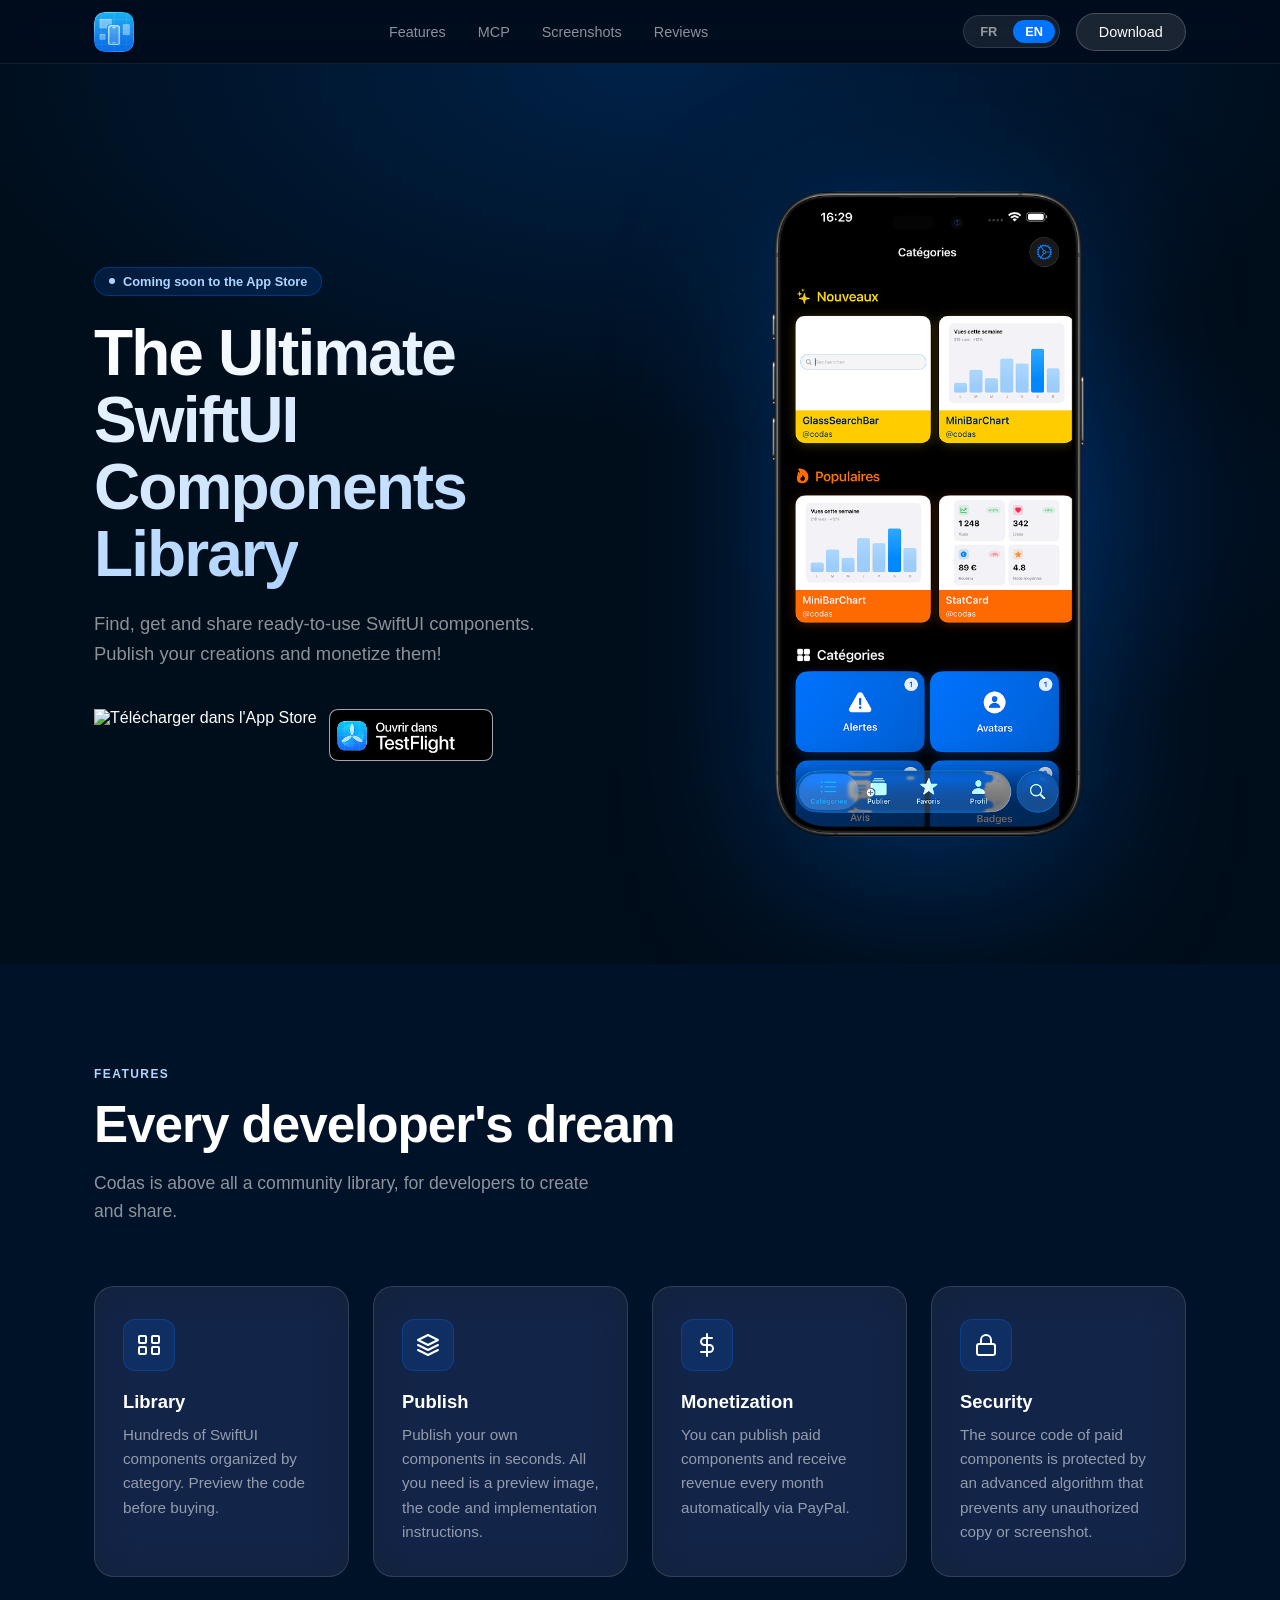
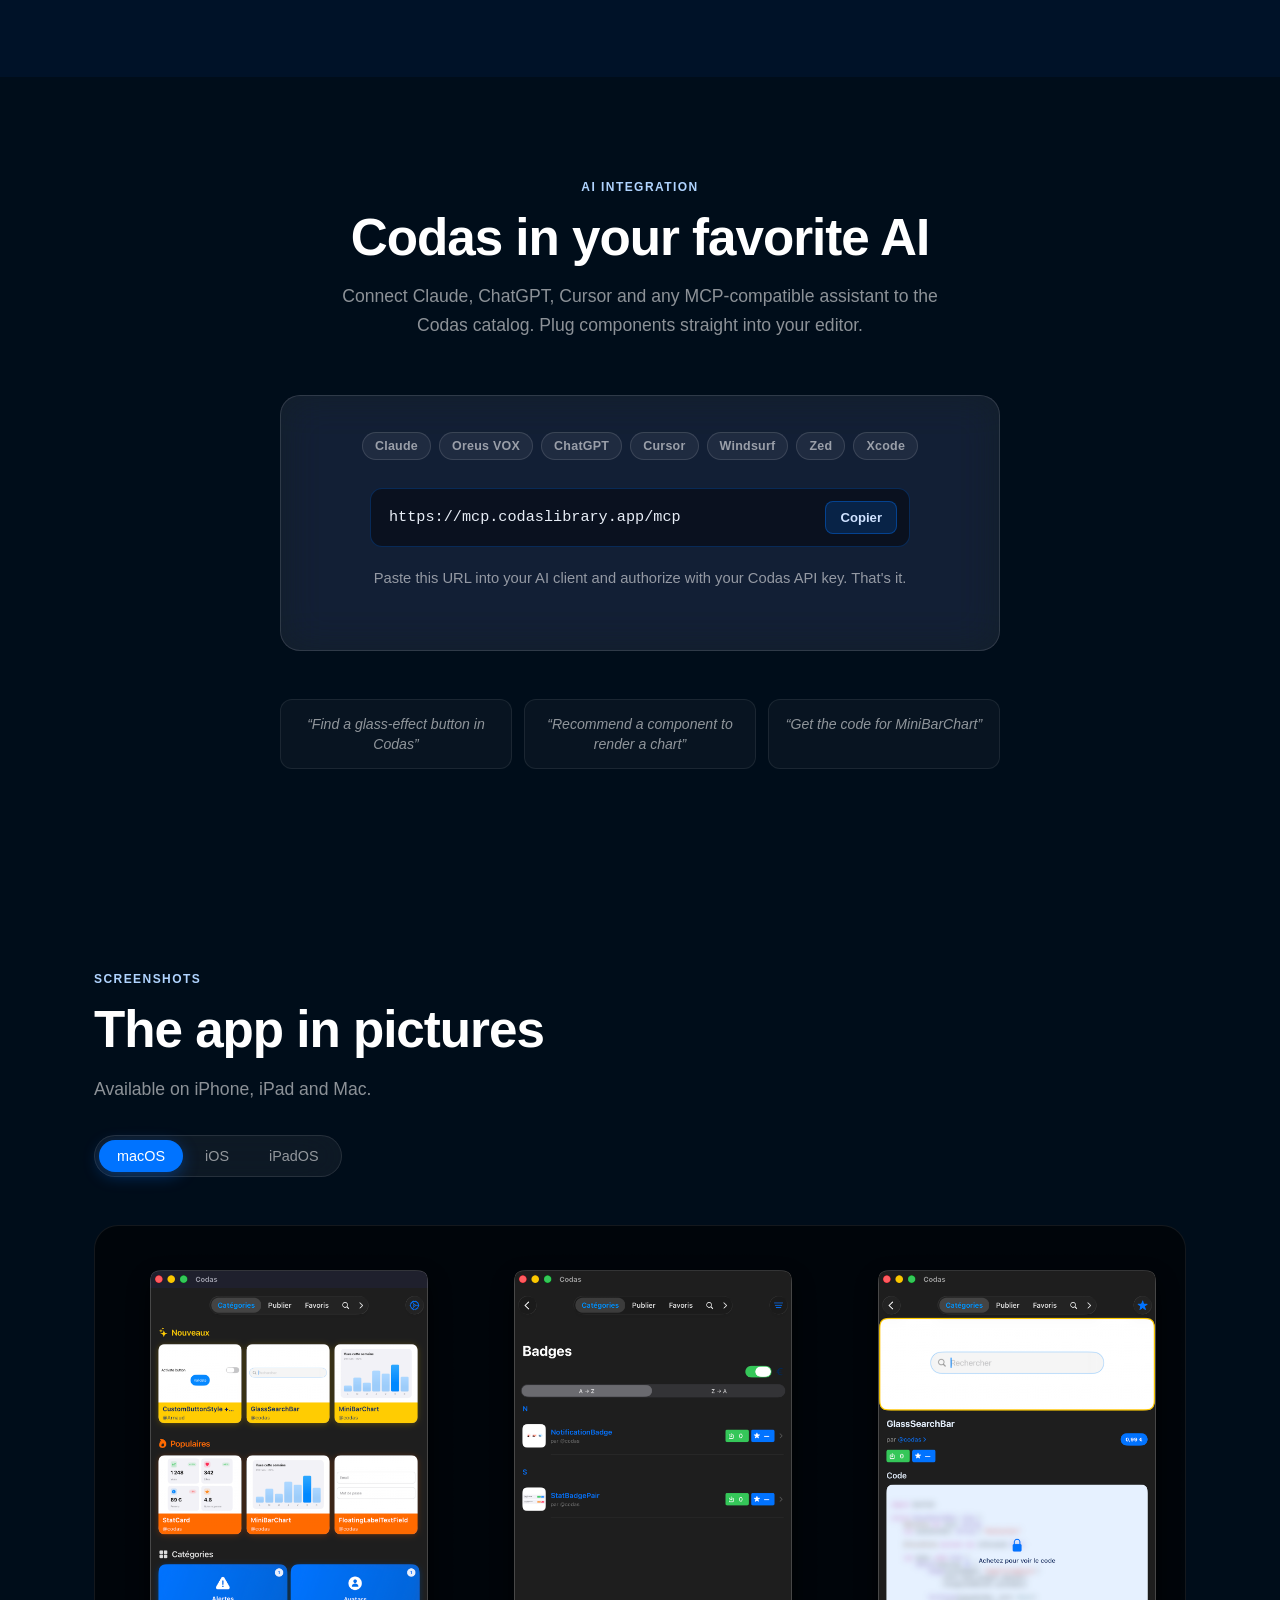
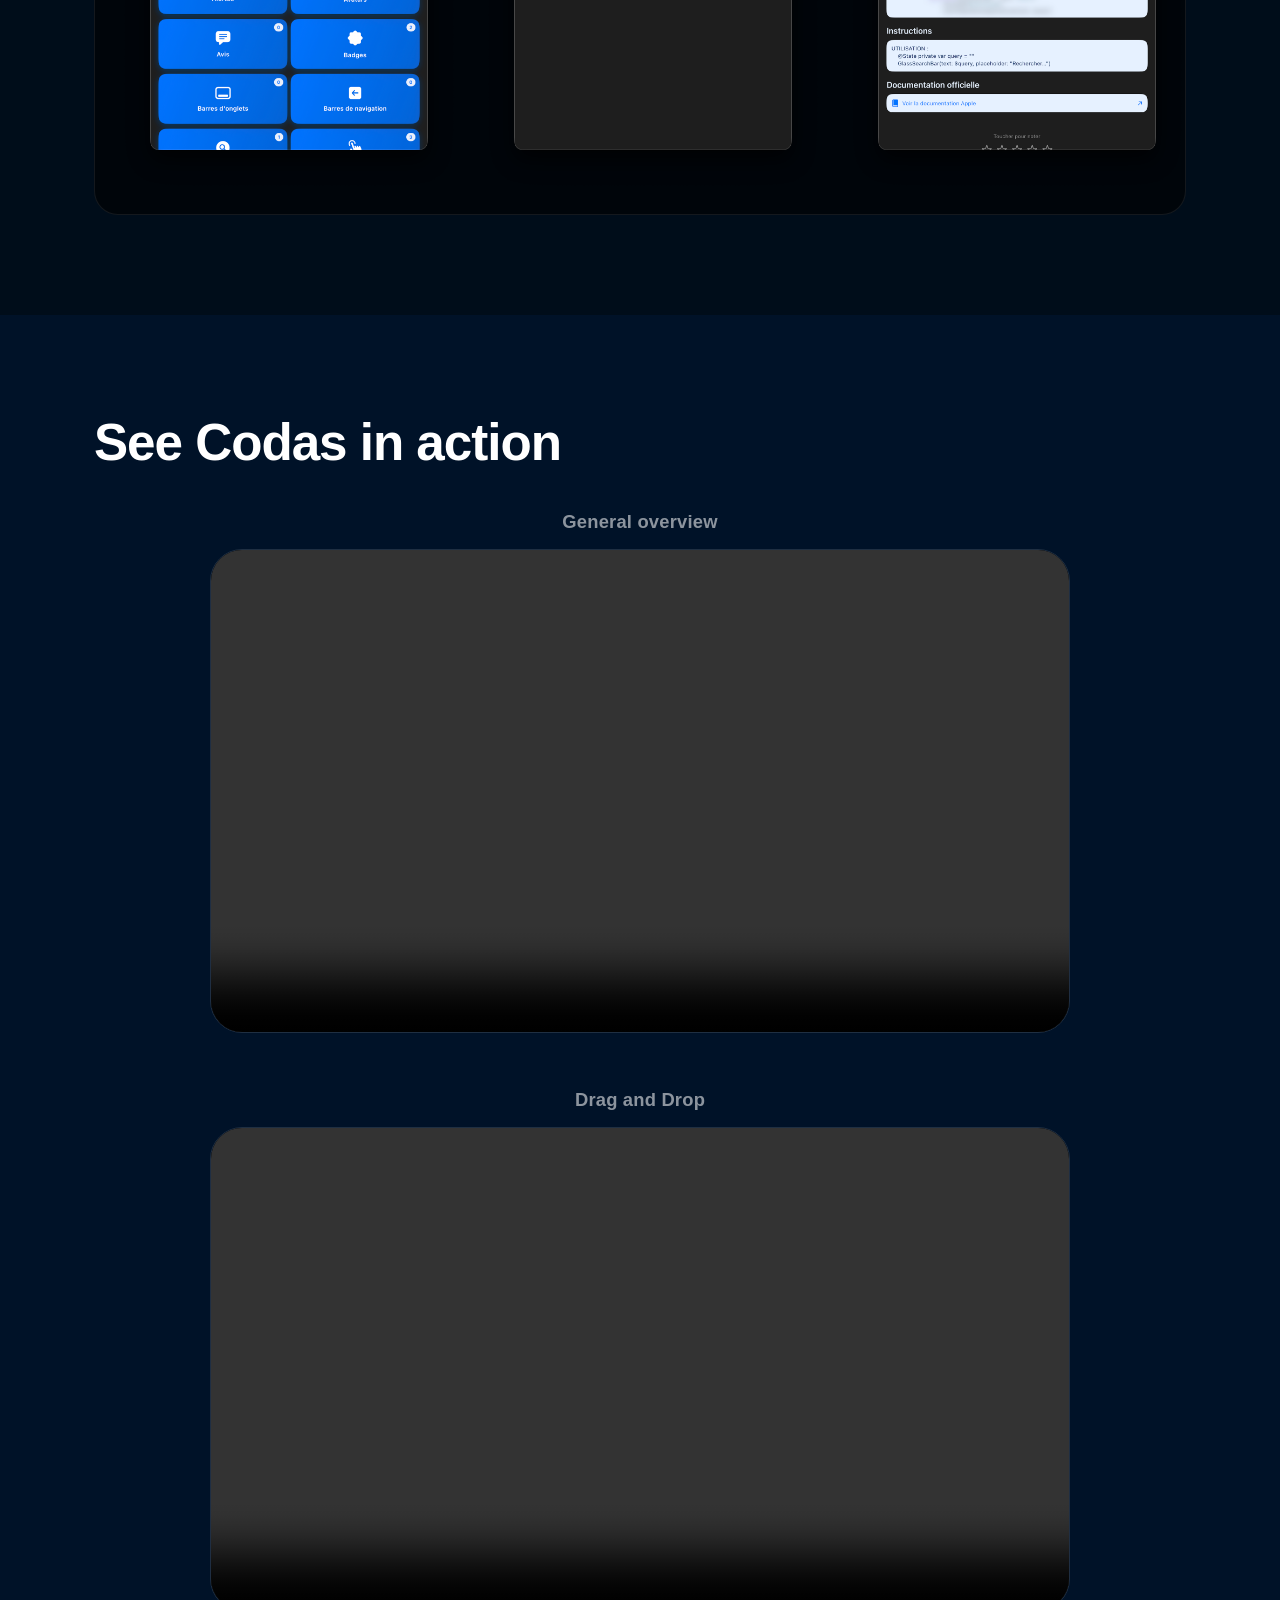
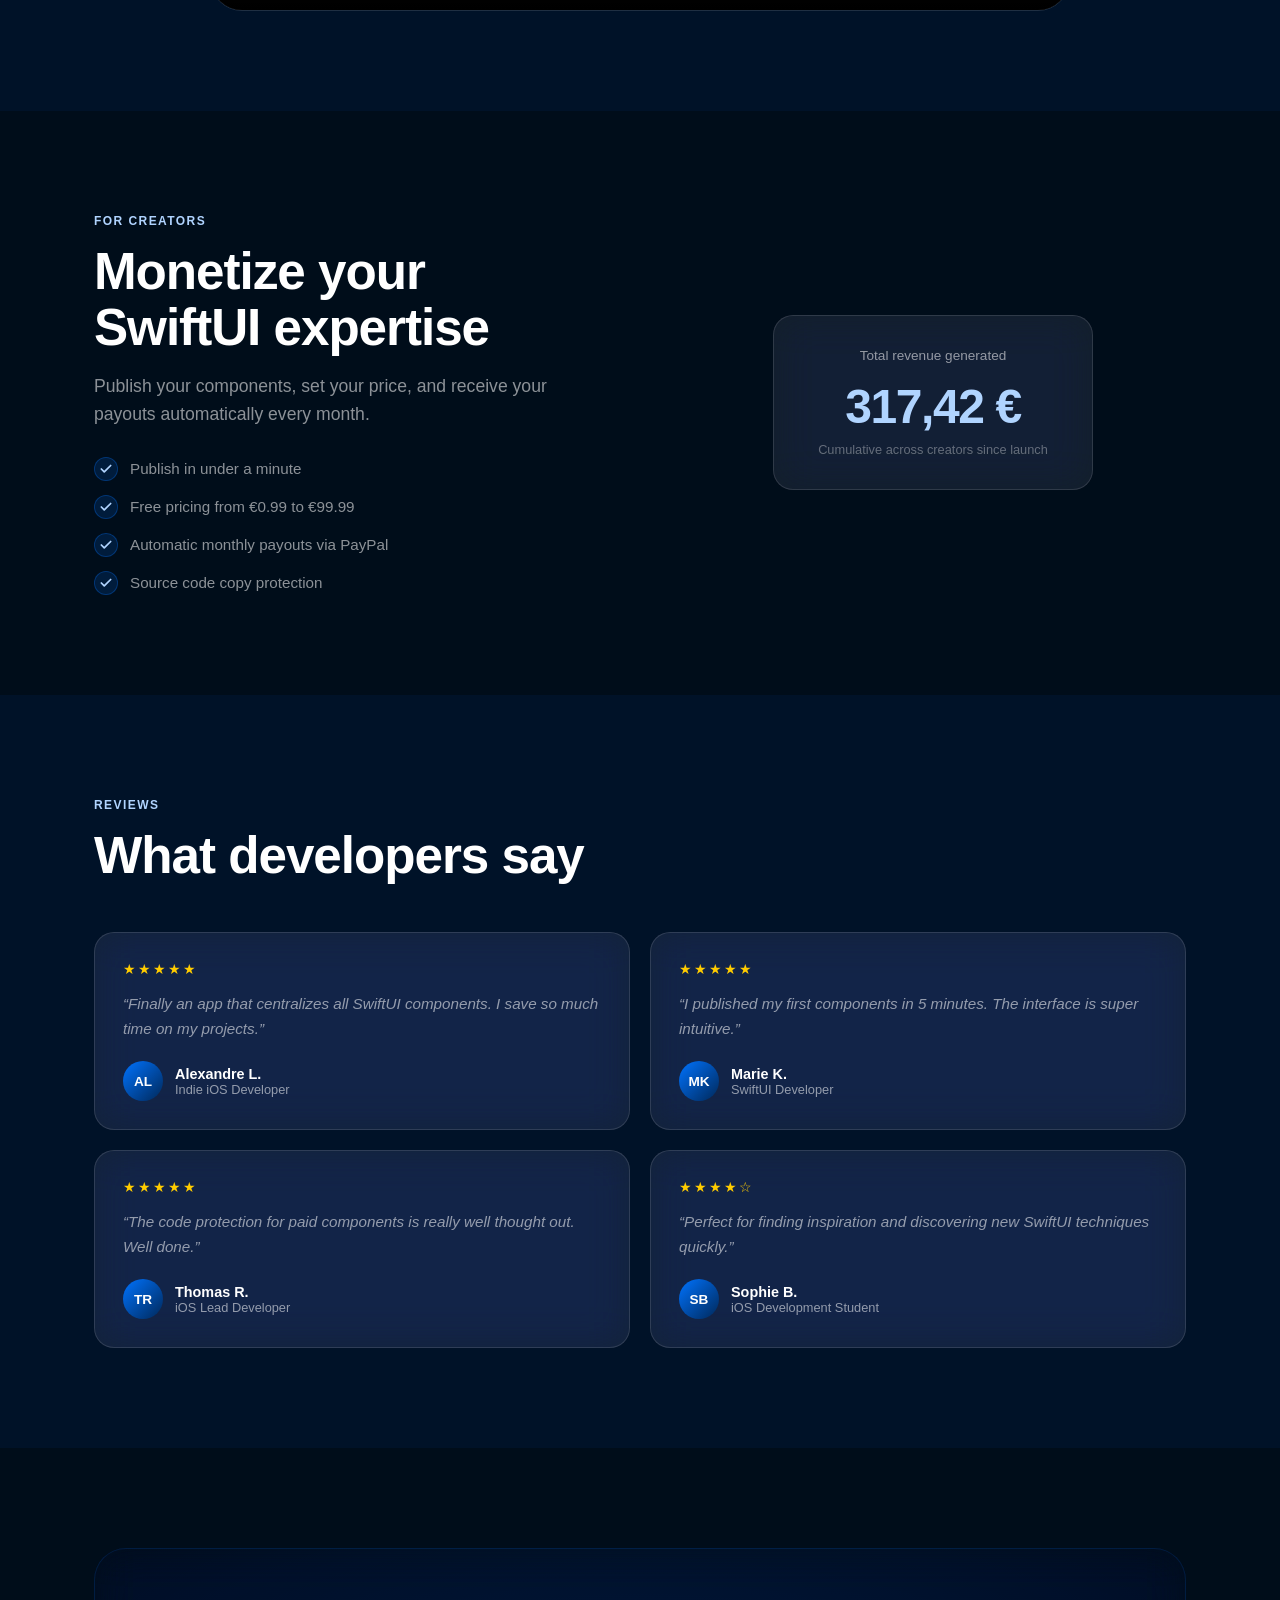
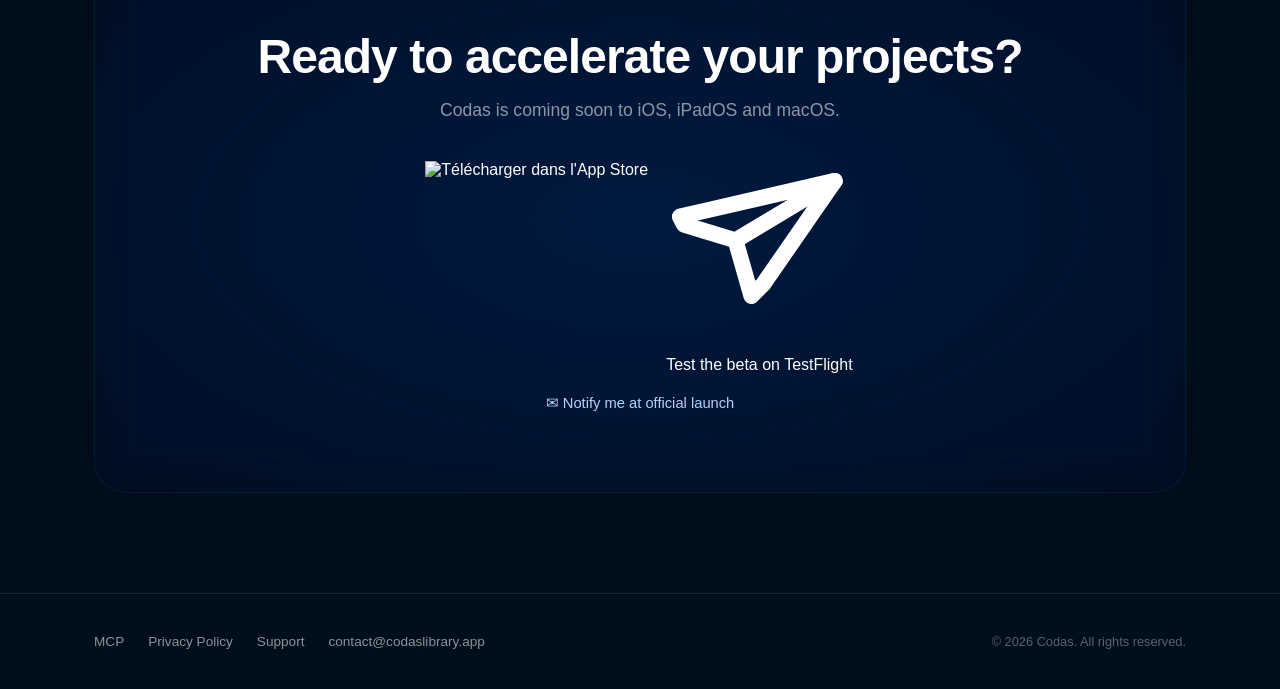
==== index.html @ 14f7428f "deploy: 6d65aae966542871c379c856a2962c9769d867f8" ====
<!DOCTYPE html>
<html lang="fr">
<head>
  <meta charset="UTF-8" />
  <meta name="viewport" content="width=device-width, initial-scale=1.0" />
  <title>Codas — Bibliothèque de composants SwiftUI</title>
  <meta name="description" content="Découvrez, partagez et achetez des composants SwiftUI prêts à l'emploi. La marketplace pour développeurs iOS." />

  <!-- Open Graph -->
  <meta property="og:title" content="Codas — SwiftUI Components Library" />
  <meta property="og:description" content="Discover, share and purchase ready-to-use SwiftUI components." />
  <meta property="og:image" content="https://codaslibrary.app/assets/og-image.png" />
  <meta property="og:url" content="https://codaslibrary.app" />
  <meta property="og:type" content="website" />

  <!-- Twitter -->
  <meta name="twitter:card" content="summary_large_image" />
  <meta name="twitter:image" content="https://codaslibrary.app/assets/og-image.png" />

  <link rel="canonical" href="https://codaslibrary.app" />
  <link rel="stylesheet" href="css/main.css" />
</head>
<body>

  <!-- ── NAVBAR ────────────────────────────────────────── -->
  <nav id="navbar" class="glass-nav">
    <div class="container">
      <a href="#" class="nav-logo">
        <img src="assets/appicon.png" alt="Codas" class="nav-logo-img" draggable="false" />
      </a>

      <ul class="nav-links">
        <li><a href="#features"
               data-fr="Fonctionnalités"
               data-en="Features">Fonctionnalités</a></li>
        <li><a href="#mcp"
               data-fr="MCP"
               data-en="MCP">MCP</a></li>
        <li><a href="#screenshots"
               data-fr="Screenshots"
               data-en="Screenshots">Screenshots</a></li>
        <li><a href="#testimonials"
               data-fr="Avis"
               data-en="Reviews">Avis</a></li>
      </ul>

      <div class="nav-right">
        <div class="lang-switcher">
          <button class="lang-btn active" onclick="setLang('fr')">FR</button>
          <button class="lang-btn" onclick="setLang('en')">EN</button>
        </div>
        <a href="#download" class="btn-glass"
           data-fr="Télécharger"
           data-en="Download">Télécharger</a>
      </div>
    </div>
  </nav>

  <!-- ── HERO ──────────────────────────────────────────── -->
  <section id="hero">
    <div class="hero-bg"></div>
    <div class="container">
      <div class="hero-grid">

        <div class="hero-content">
          <div class="hero-tag">
            <span class="hero-tag-dot"></span>
            <span data-fr="Bientôt sur l'App Store" data-en="Coming soon to the App Store">Bientôt sur l'App Store</span>
          </div>

          <h1 class="hero-title">
            <span data-fr="La bibliothèque de composants SwiftUI ultime" data-en="The Ultimate SwiftUI Components Library">La bibliothèque de composants SwiftUI ultime</span>
          </h1>

          <p class="hero-desc"
             data-fr="Trouvez, obtenez et partagez des composants SwiftUI prêts à l'emploi. Publiez vos créations et monétisez-les !"
             data-en="Find, get and share ready-to-use SwiftUI components. Publish your creations and monetize them!">
            Trouvez, obtenez et partagez des composants SwiftUI prêts à l'emploi. Publiez vos créations et monétisez-les !
          </p>

          <div class="hero-badges">
            <a href="#" class="apple-badge-link" data-action="notify-modal"
               data-fr-tooltip="Prévenez-moi à la sortie"
               data-en-tooltip="Notify me at launch">
              <img draggable="false" src="https://toolbox.marketingtools.apple.com/api/v2/badges/download-on-the-app-store/black/fr-fr"
                   alt="Télécharger dans l'App Store"
                   class="apple-badge-img" />
            </a>
            <a href="https://testflight.apple.com/join/h63ajDGa" class="testflight-badge-link" target="_blank" rel="noopener">
              <img draggable="false" src="assets/badges/testflight.png"
                   alt="Ouvrir dans TestFlight"
                   class="testflight-badge-img" />
            </a>
          </div>
        </div>

        <!-- iPhone frameShot -->
        <div class="hero-visual">
          <img src="assets/hero.png" alt="Codas app" class="hero-frameshot" draggable="false" />
        </div>

      </div>
    </div>
  </section>

  <!-- ── FEATURES ──────────────────────────────────────── -->
  <section id="features">
    <div class="container">
      <span class="section-label" data-fr="Fonctionnalités" data-en="Features">Fonctionnalités</span>
      <h2 class="section-title reveal"
          data-fr="Le rêve de tout développeur"
          data-en="Every developer's dream">
        Le rêve de tout développeur
      </h2>
      <p class="section-subtitle reveal"
         data-fr="Codas est avant tout une bibliothèque communautaire, pour que les développeurs créent et partagent."
         data-en="Codas is above all a community library, for developers to create and share.">
        Codas est avant tout une bibliothèque communautaire, pour que les développeurs créent et partagent.
      </p>

      <div class="features-grid">

        <div class="feature-card glass glass-hover reveal">
          <div class="feature-icon">
            <svg width="24" height="24" viewBox="0 0 24 24" fill="none" stroke="currentColor" stroke-width="2" stroke-linecap="round" stroke-linejoin="round"><rect x="2" y="3" width="7" height="7" rx="1"/><rect x="15" y="3" width="7" height="7" rx="1"/><rect x="2" y="14" width="7" height="7" rx="1"/><rect x="15" y="14" width="7" height="7" rx="1"/></svg>
          </div>
          <h3 class="feature-title"
              data-fr="Bibliothèque"
              data-en="Library">Bibliothèque</h3>
          <p class="feature-desc"
             data-fr="Des centaines de composants SwiftUI organisés par catégorie. Prévisualisez le code avant d'acheter."
             data-en="Hundreds of SwiftUI components organized by category. Preview the code before buying.">
            Des centaines de composants SwiftUI organisés par catégorie. Prévisualisez le code avant d'acheter.
          </p>
        </div>

        <div class="feature-card glass glass-hover reveal">
          <div class="feature-icon">
            <svg width="24" height="24" viewBox="0 0 24 24" fill="none" stroke="currentColor" stroke-width="2" stroke-linecap="round" stroke-linejoin="round"><path d="M12 2L2 7l10 5 10-5-10-5z"/><path d="M2 17l10 5 10-5"/><path d="M2 12l10 5 10-5"/></svg>
          </div>
          <h3 class="feature-title"
              data-fr="Publication"
              data-en="Publish">Publication</h3>
          <p class="feature-desc"
             data-fr="Publiez vos propres composants en quelques secondes. Vous avez juste besoin d'une image de prévisualisation, du code et des instructions d'implémentation."
             data-en="Publish your own components in seconds. All you need is a preview image, the code and implementation instructions.">
            Publiez vos propres composants en quelques secondes. Vous avez juste besoin d'une image de prévisualisation, du code et des instructions d'implémentation.
          </p>
        </div>

        <div class="feature-card glass glass-hover reveal">
          <div class="feature-icon">
            <svg width="24" height="24" viewBox="0 0 24 24" fill="none" stroke="currentColor" stroke-width="2" stroke-linecap="round" stroke-linejoin="round"><line x1="12" y1="1" x2="12" y2="23"/><path d="M17 5H9.5a3.5 3.5 0 0 0 0 7h5a3.5 3.5 0 0 1 0 7H6"/></svg>
          </div>
          <h3 class="feature-title"
              data-fr="Monétisation"
              data-en="Monetization">Monétisation</h3>
          <p class="feature-desc"
             data-fr="Vous pouvez publier des composants payants et percevoir des revenus chaque mois automatiquement via PayPal."
             data-en="You can publish paid components and receive revenue every month automatically via PayPal.">
            Vous pouvez publier des composants payants et percevoir des revenus chaque mois automatiquement via PayPal.
          </p>
        </div>

        <div class="feature-card glass glass-hover reveal">
          <div class="feature-icon">
            <svg width="24" height="24" viewBox="0 0 24 24" fill="none" stroke="currentColor" stroke-width="2" stroke-linecap="round" stroke-linejoin="round"><rect x="3" y="11" width="18" height="11" rx="2"/><path d="M7 11V7a5 5 0 0 1 10 0v4"/></svg>
          </div>
          <h3 class="feature-title"
              data-fr="Sécurité"
              data-en="Security">Sécurité</h3>
          <p class="feature-desc"
             data-fr="Le code source des composants payants est protégé par un algorithme avancé qui empêche toute copie ou capture d'écran non autorisée."
             data-en="The source code of paid components is protected by an advanced algorithm that prevents any unauthorized copy or screenshot.">
            Le code source des composants payants est protégé par un algorithme avancé qui empêche toute copie ou capture d'écran non autorisée.
          </p>
        </div>

      </div>
    </div>
  </section>

  <!-- ── MCP ───────────────────────────────────────────── -->
  <section id="mcp">
    <div class="container">
      <span class="section-label" data-fr="Intégration IA" data-en="AI Integration">Intégration IA</span>
      <h2 class="section-title reveal"
          data-fr="Codas dans ton IA favorite"
          data-en="Codas in your favorite AI">
        Codas dans ton IA favorite
      </h2>
      <p class="section-subtitle reveal"
         data-fr="Connecte Claude, ChatGPT, Cursor et tout assistant compatible MCP au catalogue Codas. Pour intégrer des composants directement depuis ton éditeur."
         data-en="Connect Claude, ChatGPT, Cursor and any MCP-compatible assistant to the Codas catalog. Plug components straight into your editor.">
        Connecte Claude, ChatGPT, Cursor et tout assistant compatible MCP au catalogue Codas. Pour intégrer des composants directement depuis ton éditeur.
      </p>

      <div class="mcp-card glass reveal">
        <div class="mcp-clients">
          <span class="mcp-client-chip">Claude</span>
          <span class="mcp-client-chip">Oreus VOX</span>
          <span class="mcp-client-chip">ChatGPT</span>
          <span class="mcp-client-chip">Cursor</span>
          <span class="mcp-client-chip">Windsurf</span>
          <span class="mcp-client-chip">Zed</span>
          <span class="mcp-client-chip">Xcode</span>
        </div>

        <div class="mcp-url">
          <code id="mcp-url-code">https://mcp.codaslibrary.app/mcp</code>
          <button class="mcp-url-copy" type="button" aria-label="Copier l'URL"
                  data-fr-copy="Copier" data-en-copy="Copy"
                  data-fr-copied="Copié ✓" data-en-copied="Copied ✓">Copier</button>
        </div>

        <p class="mcp-card-hint"
           data-fr="Colle cette URL dans ton client IA puis autorise la connexion avec ta clé API Codas. C'est tout."
           data-en="Paste this URL into your AI client and authorize with your Codas API key. That's it.">
          Colle cette URL dans ton client IA puis autorise la connexion avec ta clé API Codas. C'est tout.
        </p>

      </div>

      <ul class="mcp-prompts reveal">
        <li data-fr="« Trouve un bouton avec un effet glass dans Codas »"
            data-en="“Find a glass-effect button in Codas”">« Trouve un bouton avec un effet glass dans Codas »</li>
        <li data-fr="« Recommande un composant pour faire un graphique »"
            data-en="“Recommend a component to render a chart”">« Recommande un composant pour faire un graphique »</li>
        <li data-fr="« Récupère le code de MiniBarChart »"
            data-en="“Get the code for MiniBarChart”">« Récupère le code de MiniBarChart »</li>
      </ul>
    </div>
  </section>

  <!-- ── SCREENSHOTS ────────────────────────────────────── -->
  <section id="screenshots">
    <div class="container">
      <div class="screenshots-header">
        <span class="section-label">Screenshots</span>
        <h2 class="section-title reveal"
            data-fr="L'app en images"
            data-en="The app in pictures">
          L'app en images
        </h2>
        <p class="section-subtitle reveal"
           data-fr="Disponible sur iPhone, iPad et Mac."
           data-en="Available on iPhone, iPad and Mac.">
          Disponible sur iPhone, iPad et Mac.
        </p>
      </div>

      <div class="platform-tabs" role="tablist">
        <button class="platform-tab active" role="tab" aria-selected="true" data-target="mac" onclick="setPlatform('mac')">macOS</button>
        <button class="platform-tab" role="tab" aria-selected="false" data-target="ios" onclick="setPlatform('ios')">iOS</button>
        <button class="platform-tab" role="tab" aria-selected="false" data-target="ipad" onclick="setPlatform('ipad')">iPadOS</button>
      </div>

      <div class="screenshots-scroll" data-platform="mac">
        <div class="screenshot-frame"><img draggable="false" src="assets/screenshots/screen1.png" alt="Codas macOS 1" /></div>
        <div class="screenshot-frame"><img draggable="false" src="assets/screenshots/screen2.png" alt="Codas macOS 2" /></div>
        <div class="screenshot-frame"><img draggable="false" src="assets/screenshots/screen3.png" alt="Codas macOS 3" /></div>
        <div class="screenshot-frame"><img draggable="false" src="assets/screenshots/screen4.png" alt="Codas macOS 4" /></div>
        <div class="screenshot-frame"><img draggable="false" src="assets/screenshots/screen5.png" alt="Codas macOS 5" /></div>
        <div class="screenshot-frame"><img draggable="false" src="assets/screenshots/screen6.png" alt="Codas macOS 6" /></div>
        <div class="screenshot-frame"><img draggable="false" src="assets/screenshots/screen7.png" alt="Codas macOS 7" /></div>
        <div class="screenshot-frame"><img draggable="false" src="assets/screenshots/screen8.png" alt="Codas macOS 8" /></div>
        <div class="screenshot-frame"><img draggable="false" src="assets/screenshots/screen9.png" alt="Codas macOS 9" /></div>
      </div>

      <!-- Ordre = ordre alphabétique des fichiers (a → m), correspondant au
           parcours app voulu côté design. Pour réordonner, déplace les <div>. -->
      <div class="screenshots-scroll screenshots-scroll--ios" data-platform="ios" hidden>
        <div class="screenshot-frame"><img draggable="false" src="assets/screenshots-ios/01-a.png" alt="Codas iOS 1" /></div>
        <div class="screenshot-frame"><img draggable="false" src="assets/screenshots-ios/02-b.png" alt="Codas iOS 2" /></div>
        <div class="screenshot-frame"><img draggable="false" src="assets/screenshots-ios/03-c.png" alt="Codas iOS 3" /></div>
        <div class="screenshot-frame"><img draggable="false" src="assets/screenshots-ios/04-d.png" alt="Codas iOS 4" /></div>
        <div class="screenshot-frame"><img draggable="false" src="assets/screenshots-ios/05-e.png" alt="Codas iOS 5" /></div>
        <div class="screenshot-frame"><img draggable="false" src="assets/screenshots-ios/06-f.png" alt="Codas iOS 6" /></div>
        <div class="screenshot-frame"><img draggable="false" src="assets/screenshots-ios/07-g.png" alt="Codas iOS 7" /></div>
        <div class="screenshot-frame"><img draggable="false" src="assets/screenshots-ios/08-h.png" alt="Codas iOS 8" /></div>
        <div class="screenshot-frame"><img draggable="false" src="assets/screenshots-ios/09-i.png" alt="Codas iOS 9" /></div>
        <div class="screenshot-frame"><img draggable="false" src="assets/screenshots-ios/10-j.png" alt="Codas iOS 10" /></div>
        <div class="screenshot-frame"><img draggable="false" src="assets/screenshots-ios/11-k.png" alt="Codas iOS 11" /></div>
        <div class="screenshot-frame"><img draggable="false" src="assets/screenshots-ios/12-l.png" alt="Codas iOS 12" /></div>
        <div class="screenshot-frame"><img draggable="false" src="assets/screenshots-ios/13-m.png" alt="Codas iOS 13" /></div>
      </div>

      <div class="screenshots-scroll screenshots-scroll--ipad" data-platform="ipad" hidden>
        <div class="screenshot-frame"><img draggable="false" src="assets/screenshots-ipad/01.png" alt="Codas iPadOS 1" /></div>
        <div class="screenshot-frame"><img draggable="false" src="assets/screenshots-ipad/02.png" alt="Codas iPadOS 2" /></div>
        <div class="screenshot-frame"><img draggable="false" src="assets/screenshots-ipad/03.png" alt="Codas iPadOS 3" /></div>
        <div class="screenshot-frame"><img draggable="false" src="assets/screenshots-ipad/04.png" alt="Codas iPadOS 4" /></div>
        <div class="screenshot-frame"><img draggable="false" src="assets/screenshots-ipad/05.png" alt="Codas iPadOS 5" /></div>
        <div class="screenshot-frame"><img draggable="false" src="assets/screenshots-ipad/06.png" alt="Codas iPadOS 6" /></div>
        <div class="screenshot-frame"><img draggable="false" src="assets/screenshots-ipad/07.png" alt="Codas iPadOS 7" /></div>
        <div class="screenshot-frame"><img draggable="false" src="assets/screenshots-ipad/08.png" alt="Codas iPadOS 8" /></div>
        <div class="screenshot-frame"><img draggable="false" src="assets/screenshots-ipad/09.png" alt="Codas iPadOS 9" /></div>
        <div class="screenshot-frame"><img draggable="false" src="assets/screenshots-ipad/10.png" alt="Codas iPadOS 10" /></div>
        <div class="screenshot-frame"><img draggable="false" src="assets/screenshots-ipad/11.png" alt="Codas iPadOS 11" /></div>
        <div class="screenshot-frame"><img draggable="false" src="assets/screenshots-ipad/12.png" alt="Codas iPadOS 12" /></div>
        <div class="screenshot-frame"><img draggable="false" src="assets/screenshots-ipad/13.png" alt="Codas iPadOS 13" /></div>
      </div>
    </div>
  </section>

  <!-- ── VIDEO ─────────────────────────────────────────── -->
  <section id="video">
    <div class="container">
      <h2 class="section-title reveal"
          data-fr="Voir Codas en action"
          data-en="See Codas in action">
        Voir Codas en action
      </h2>

      <h3 class="video-subtitle reveal"
          data-fr="Présentation générale"
          data-en="General overview">Présentation générale</h3>
      <div class="video-wrapper reveal">
        <video class="video-player"
               src="assets/video/presentation.mp4"
               autoplay
               muted
               loop
               playsinline
               controls
               preload="metadata">
          <p data-fr="Votre navigateur ne supporte pas la vidéo HTML5." data-en="Your browser does not support HTML5 video.">Votre navigateur ne supporte pas la vidéo HTML5.</p>
        </video>
      </div>

      <h3 class="video-subtitle reveal"
          data-fr="Drag and Drop"
          data-en="Drag and Drop">Drag and Drop</h3>
      <div class="video-wrapper reveal">
        <video class="video-player"
               src="assets/video/dragdrop.mp4"
               autoplay
               muted
               loop
               playsinline
               controls
               preload="metadata">
          <p data-fr="Votre navigateur ne supporte pas la vidéo HTML5." data-en="Your browser does not support HTML5 video.">Votre navigateur ne supporte pas la vidéo HTML5.</p>
        </video>
      </div>
    </div>
  </section>

  <!-- ── CREATORS ───────────────────────────────────────── -->
  <section id="creators">
    <div class="container">
      <div class="creators-grid">
        <div class="creators-content reveal">
          <span class="section-label" data-fr="Pour les créateurs" data-en="For creators">Pour les créateurs</span>
          <h2 class="section-title"
              data-fr="Monétisez votre expertise SwiftUI"
              data-en="Monetize your SwiftUI expertise">
            Monétisez votre expertise SwiftUI
          </h2>
          <p class="section-subtitle"
             data-fr="Publiez vos composants, fixez votre prix, et recevez vos versements automatiquement chaque mois."
             data-en="Publish your components, set your price, and receive your payouts automatically every month.">
            Publiez vos composants, fixez votre prix, et recevez vos versements automatiquement chaque mois.
          </p>
          <ul class="creators-list">
            <li>
              <div class="creators-check">
                <svg width="14" height="14" viewBox="0 0 24 24" fill="none" stroke="currentColor" stroke-width="3" stroke-linecap="round" stroke-linejoin="round"><polyline points="20 6 9 17 4 12"/></svg>
              </div>
              <span data-fr="Publication en moins d'une minute" data-en="Publish in under a minute">Publication en moins d'une minute</span>
            </li>
            <li>
              <div class="creators-check">
                <svg width="14" height="14" viewBox="0 0 24 24" fill="none" stroke="currentColor" stroke-width="3" stroke-linecap="round" stroke-linejoin="round"><polyline points="20 6 9 17 4 12"/></svg>
              </div>
              <span data-fr="Prix libre entre 0,99 € et 99,99 €" data-en="Free pricing from €0.99 to €99.99">Prix libre entre 0,99 € et 99,99 €</span>
            </li>
            <li>
              <div class="creators-check">
                <svg width="14" height="14" viewBox="0 0 24 24" fill="none" stroke="currentColor" stroke-width="3" stroke-linecap="round" stroke-linejoin="round"><polyline points="20 6 9 17 4 12"/></svg>
              </div>
              <span data-fr="Versements mensuels automatiques via PayPal" data-en="Automatic monthly payouts via PayPal">Versements mensuels automatiques via PayPal</span>
            </li>
            <li>
              <div class="creators-check">
                <svg width="14" height="14" viewBox="0 0 24 24" fill="none" stroke="currentColor" stroke-width="3" stroke-linecap="round" stroke-linejoin="round"><polyline points="20 6 9 17 4 12"/></svg>
              </div>
              <span data-fr="Protection anti-copie du code source" data-en="Source code copy protection">Protection anti-copie du code source</span>
            </li>
          </ul>
        </div>
        <div class="creators-visual reveal">
          <div class="creators-card glass">
            <div class="creators-card-header">
              <span data-fr="Revenu total généré" data-en="Total revenue generated">Revenu total généré</span>
            </div>
            <div class="creators-card-amount">317,42 €</div>
            <div class="creators-card-sub" data-fr="Cumulé par les créateurs depuis le lancement" data-en="Cumulative across creators since launch">Cumulé par les créateurs depuis le lancement</div>
          </div>
        </div>
      </div>
    </div>
  </section>

  <!-- ── TESTIMONIALS ───────────────────────────────────── -->
  <section id="testimonials">
    <div class="container">
      <span class="section-label" data-fr="Avis" data-en="Reviews">Avis</span>
      <h2 class="section-title reveal"
          data-fr="Ce qu'en disent les développeurs"
          data-en="What developers say">
        Ce qu'en disent les développeurs
      </h2>

      <div class="testimonials-grid">

        <div class="testimonial-card glass reveal">
          <div class="testimonial-stars">★★★★★</div>
          <p class="testimonial-text"
             data-fr="&ldquo;Enfin une app qui centralise tous les composants SwiftUI. Je gagne un temps fou sur mes projets.&rdquo;"
             data-en="&ldquo;Finally an app that centralizes all SwiftUI components. I save so much time on my projects.&rdquo;">
            &ldquo;Enfin une app qui centralise tous les composants SwiftUI. Je gagne un temps fou sur mes projets.&rdquo;
          </p>
          <div class="testimonial-author">
            <div class="testimonial-avatar">AL</div>
            <div>
              <div class="testimonial-name">Alexandre L.</div>
              <div class="testimonial-role" data-fr="Développeur iOS indépendant" data-en="Indie iOS Developer">Développeur iOS indépendant</div>
            </div>
          </div>
        </div>

        <div class="testimonial-card glass reveal">
          <div class="testimonial-stars">★★★★★</div>
          <p class="testimonial-text"
             data-fr="&ldquo;J'ai publié mes premiers composants en 5 minutes. L'interface est super intuitive.&rdquo;"
             data-en="&ldquo;I published my first components in 5 minutes. The interface is super intuitive.&rdquo;">
            &ldquo;J'ai publié mes premiers composants en 5 minutes. L'interface est super intuitive.&rdquo;
          </p>
          <div class="testimonial-author">
            <div class="testimonial-avatar">MK</div>
            <div>
              <div class="testimonial-name">Marie K.</div>
              <div class="testimonial-role" data-fr="Développeuse SwiftUI" data-en="SwiftUI Developer">Développeuse SwiftUI</div>
            </div>
          </div>
        </div>

        <div class="testimonial-card glass reveal">
          <div class="testimonial-stars">★★★★★</div>
          <p class="testimonial-text"
             data-fr="&ldquo;La protection du code pour les composants payants est vraiment bien pensée. Bravo.&rdquo;"
             data-en="&ldquo;The code protection for paid components is really well thought out. Well done.&rdquo;">
            &ldquo;La protection du code pour les composants payants est vraiment bien pensée. Bravo.&rdquo;
          </p>
          <div class="testimonial-author">
            <div class="testimonial-avatar">TR</div>
            <div>
              <div class="testimonial-name">Thomas R.</div>
              <div class="testimonial-role" data-fr="Lead Developer iOS" data-en="iOS Lead Developer">Lead Developer iOS</div>
            </div>
          </div>
        </div>

        <div class="testimonial-card glass reveal">
          <div class="testimonial-stars">★★★★☆</div>
          <p class="testimonial-text"
             data-fr="&ldquo;Parfait pour trouver de l'inspiration et découvrir de nouvelles techniques SwiftUI rapidement.&rdquo;"
             data-en="&ldquo;Perfect for finding inspiration and discovering new SwiftUI techniques quickly.&rdquo;">
            &ldquo;Parfait pour trouver de l'inspiration et découvrir de nouvelles techniques SwiftUI rapidement.&rdquo;
          </p>
          <div class="testimonial-author">
            <div class="testimonial-avatar">SB</div>
            <div>
              <div class="testimonial-name">Sophie B.</div>
              <div class="testimonial-role" data-fr="Étudiante en développement iOS" data-en="iOS Development Student">Étudiante en développement iOS</div>
            </div>
          </div>
        </div>

      </div>
    </div>
  </section>

  <!-- ── DOWNLOAD ───────────────────────────────────────── -->
  <section id="download">
    <div class="container">
      <div class="download-inner glass">
        <h2 class="download-title"
            data-fr="Prêt à accélérer vos projets ?"
            data-en="Ready to accelerate your projects?">
          Prêt à accélérer vos projets ?
        </h2>
        <p class="download-subtitle"
           data-fr="Codas arrive bientôt sur iOS, iPadOS et macOS."
           data-en="Codas is coming soon to iOS, iPadOS and macOS.">
          Codas arrive bientôt sur iOS, iPadOS et macOS.
        </p>
        <div class="download-badges">
          <a href="#" class="apple-badge-link" data-action="notify-modal">
            <img draggable="false" src="https://toolbox.marketingtools.apple.com/api/v2/badges/download-on-the-app-store/black/fr-fr"
                 alt="Télécharger dans l'App Store"
                 class="apple-badge-img" />
          </a>
          <a href="https://testflight.apple.com/join/h63ajDGa" class="testflight-badge-link" target="_blank" rel="noopener">
            <span class="testflight-badge">
              <span class="testflight-badge-icon" aria-hidden="true">
                <svg viewBox="0 0 24 24" fill="none" stroke="currentColor" stroke-width="2" stroke-linecap="round" stroke-linejoin="round">
                  <path d="M21.5 2.5 9 10l-6.5-2L2 7l19.5-4.5z"/>
                  <path d="m9 10 2 7 1.5-1.5L21.5 2.5"/>
                </svg>
              </span>
              <span class="testflight-badge-text">
                <span class="testflight-badge-line1"
                      data-fr="Tester la beta sur"
                      data-en="Test the beta on">Tester la beta sur</span>
                <span class="testflight-badge-line2">TestFlight</span>
              </span>
            </span>
          </a>
        </div>

        <p class="download-notify reveal">
          <a href="#" class="download-notify-link" data-action="notify-modal"
             data-fr="✉ Prévenez-moi à la sortie officielle"
             data-en="✉ Notify me at official launch">
            ✉ Prévenez-moi à la sortie officielle
          </a>
        </p>
      </div>
    </div>
  </section>

  <!-- ── NOTIFY MODAL ───────────────────────────────────── -->
  <div id="notify-modal" class="notify-modal" hidden aria-hidden="true">
    <div class="notify-modal-backdrop" data-action="notify-close"></div>
    <div class="notify-modal-card glass" role="dialog" aria-labelledby="notify-modal-title">
      <button type="button" class="notify-modal-close" data-action="notify-close" aria-label="Fermer">×</button>

      <div class="notify-modal-state" data-state="form">
        <h3 id="notify-modal-title" class="notify-modal-title"
            data-fr="Soyez prévenu à la sortie"
            data-en="Get notified at launch">Soyez prévenu à la sortie</h3>
        <p class="notify-modal-subtitle"
           data-fr="Recevez un email dès que Codas est disponible sur l'App Store."
           data-en="Get an email as soon as Codas is live on the App Store.">
          Recevez un email dès que Codas est disponible sur l'App Store.
        </p>

        <form id="notify-form" class="notify-form" novalidate>
          <input type="email" id="notify-email" name="email" required
                 placeholder="vous@exemple.com"
                 autocomplete="email" autocapitalize="off" autocorrect="off"
                 spellcheck="false" />
          <button type="submit" class="btn-primary"
                  data-fr="M'inscrire"
                  data-en="Sign me up">M'inscrire</button>
        </form>
        <p class="notify-modal-error" id="notify-modal-error" hidden></p>
        <p class="notify-modal-hint"
           data-fr="Pas de spam. Désinscription à tout moment en répondant au mail de confirmation."
           data-en="No spam. Unsubscribe anytime by replying to the confirmation email.">
          Pas de spam. Désinscription à tout moment en répondant au mail de confirmation.
        </p>
      </div>

      <div class="notify-modal-state" data-state="success" hidden>
        <div class="notify-success-icon">✓</div>
        <h3 class="notify-modal-title"
            data-fr="Merci, c'est noté !"
            data-en="Thanks, you're in!">Merci, c'est noté !</h3>
        <p class="notify-modal-subtitle"
           data-fr="Vous recevrez un mail dès la sortie officielle. Un mail de confirmation vient d'être envoyé à votre adresse."
           data-en="You'll get an email at official launch. A confirmation email has just been sent to you.">
          Vous recevrez un mail dès la sortie officielle. Un mail de confirmation vient d'être envoyé à votre adresse.
        </p>
        <button type="button" class="btn-primary" data-action="notify-close"
                data-fr="Fermer"
                data-en="Close">Fermer</button>
      </div>

      <div class="notify-modal-state" data-state="already" hidden>
        <div class="notify-success-icon notify-success-icon--neutral">!</div>
        <h3 class="notify-modal-title"
            data-fr="Déjà inscrit"
            data-en="Already on the list">Déjà inscrit</h3>
        <p class="notify-modal-subtitle"
           data-fr="Cette adresse est déjà dans notre liste d'attente. Vous serez bien prévenu à la sortie."
           data-en="This address is already on our waiting list. You'll be notified at launch.">
          Cette adresse est déjà dans notre liste d'attente. Vous serez bien prévenu à la sortie.
        </p>
        <button type="button" class="btn-primary" data-action="notify-close"
                data-fr="Fermer"
                data-en="Close">Fermer</button>
      </div>
    </div>
  </div>

  <!-- ── FOOTER ─────────────────────────────────────────── -->
  <footer>
    <div class="container">
      <div class="footer-inner">
        <nav class="footer-links">
          <a href="#mcp" data-fr="MCP" data-en="MCP">MCP</a>
          <a href="privacy.html" data-fr="Politique de confidentialité" data-en="Privacy Policy">Politique de confidentialité</a>
          <a href="support.html" data-fr="Support" data-en="Support">Support</a>
          <a href="mailto:contact@codaslibrary.app">contact@codaslibrary.app</a>
        </nav>
        <span class="footer-copy">© 2026 Codas. All rights reserved.</span>
      </div>
    </div>
  </footer>

  <script src="js/i18n.js"></script>
  <script src="js/main.js"></script>

</body>
</html>
---- css/main.css ----
@import 'reset.css';
@import 'variables.css';
@import 'glass.css';

/* ── Layout ─────────────────────────────────────────── */

.container {
  max-width: var(--max-width);
  margin: 0 auto;
  padding: 0 24px;
}

section {
  padding: var(--section-py) 0;
}

.section-label {
  display: inline-block;
  font-size: 0.75rem;
  font-weight: 600;
  letter-spacing: 0.12em;
  text-transform: uppercase;
  color: var(--blue-light);
  margin-bottom: 16px;
}

.section-title {
  font-size: clamp(2rem, 5vw, 3.2rem);
  font-weight: 700;
  line-height: 1.1;
  letter-spacing: -0.02em;
  margin-bottom: 16px;
}

.section-subtitle {
  font-size: 1.1rem;
  color: var(--text-muted);
  max-width: 520px;
  line-height: 1.6;
}

/* ── Navbar ─────────────────────────────────────────── */

#navbar {
  position: sticky;
  top: 0;
  z-index: 100;
  height: 64px;
  display: flex;
  align-items: center;
}

#navbar .container {
  width: 100%;
  display: flex;
  align-items: center;
  justify-content: space-between;
}

.nav-logo {
  display: flex;
  align-items: center;
  gap: 10px;
  font-size: 1.2rem;
  font-weight: 700;
  color: var(--text);
}

.nav-logo-dot {
  width: 10px;
  height: 10px;
  border-radius: 50%;
  background: var(--blue);
}

.nav-logo-img {
  height: 40px;
  width: 40px;
  object-fit: contain;
  border-radius: 10px;
  display: block;
}

.nav-links {
  display: flex;
  align-items: center;
  gap: 32px;
}

.nav-links a {
  font-size: 0.9rem;
  color: var(--text-muted);
  transition: color 0.2s;
}

.nav-links a:hover {
  color: var(--text);
}

.nav-right {
  display: flex;
  align-items: center;
  gap: 16px;
}

/* Lang switcher */
.lang-switcher {
  display: flex;
  align-items: center;
  gap: 4px;
  background: rgba(255,255,255,0.08);
  border: 1px solid rgba(255,255,255,0.12);
  border-radius: 100px;
  padding: 4px;
}

.lang-btn {
  padding: 4px 12px;
  border-radius: 100px;
  font-size: 0.8rem;
  font-weight: 600;
  color: var(--text-muted);
  transition: all 0.2s;
}

.lang-btn.active {
  background: var(--blue);
  color: #fff;
}

/* ── Hero ───────────────────────────────────────────── */

#hero {
  min-height: 100vh;
  display: flex;
  align-items: center;
  position: relative;
  overflow: hidden;
  padding: 80px 0;
}

.hero-bg {
  position: absolute;
  inset: 0;
  background: radial-gradient(ellipse 80% 60% at 50% 0%, rgba(0,115,255,0.2) 0%, transparent 70%),
              radial-gradient(ellipse 40% 40% at 80% 50%, rgba(0,85,204,0.15) 0%, transparent 60%),
              var(--bg);
  z-index: 0;
}

.hero-grid {
  display: grid;
  grid-template-columns: 1fr 1fr;
  gap: 60px;
  align-items: center;
  position: relative;
  z-index: 1;
}

.hero-tag {
  display: inline-flex;
  align-items: center;
  gap: 8px;
  background: rgba(0, 115, 255, 0.15);
  border: 1px solid rgba(0, 115, 255, 0.3);
  border-radius: 100px;
  padding: 6px 14px;
  font-size: 0.8rem;
  font-weight: 600;
  color: var(--blue-light);
  margin-bottom: 24px;
}

.hero-tag-dot {
  width: 6px;
  height: 6px;
  border-radius: 50%;
  background: var(--blue-light);
  animation: pulse 2s infinite;
}

@keyframes pulse {
  0%, 100% { opacity: 1; }
  50% { opacity: 0.3; }
}

.hero-title {
  font-size: clamp(2.5rem, 6vw, 4rem);
  font-weight: 800;
  line-height: 1.05;
  letter-spacing: -0.03em;
  margin-bottom: 20px;
}

.hero-title span {
  background: linear-gradient(135deg, #fff 0%, var(--blue-light) 100%);
  -webkit-background-clip: text;
  -webkit-text-fill-color: transparent;
  background-clip: text;
}

.hero-desc {
  font-size: 1.15rem;
  color: var(--text-muted);
  line-height: 1.65;
  margin-bottom: 40px;
  max-width: 460px;
}

.hero-badges {
  display: flex;
  gap: 12px;
  flex-wrap: wrap;
}

.badge-store {
  display: flex;
  align-items: center;
  gap: 10px;
  background: rgba(255,255,255,0.06);
  border: 1px solid rgba(255,255,255,0.14);
  border-radius: var(--radius-sm);
  padding: 12px 20px;
  transition: all 0.2s;
  position: relative;
}

.badge-store:not(.btn-disabled):hover {
  background: rgba(255,255,255,0.12);
  border-color: rgba(255,255,255,0.25);
}

.badge-store-icon {
  font-size: 1.6rem;
  line-height: 1;
}

.badge-store-text {
  display: flex;
  flex-direction: column;
}

.badge-store-text small {
  font-size: 0.68rem;
  color: var(--text-muted);
  line-height: 1;
}

.badge-store-text strong {
  font-size: 0.95rem;
  font-weight: 600;
}

.soon-label {
  position: absolute;
  top: -10px;
  right: -10px;
  background: var(--blue);
  color: #fff;
  font-size: 0.6rem;
  font-weight: 700;
  letter-spacing: 0.05em;
  text-transform: uppercase;
  padding: 3px 8px;
  border-radius: 100px;
}

/* iPhone mockup */
.hero-visual {
  display: flex;
  justify-content: center;
  align-items: center;
}

.iphone-mockup {
  width: 260px;
  height: 530px;
  background: rgba(255,255,255,0.06);
  border: 2px solid rgba(255,255,255,0.15);
  border-radius: 44px;
  position: relative;
  box-shadow: 0 40px 100px rgba(0,0,0,0.6),
              0 0 0 1px rgba(255,255,255,0.06) inset,
              0 60px 120px rgba(0,115,255,0.15);
  overflow: hidden;
}

.iphone-notch {
  width: 100px;
  height: 28px;
  background: rgba(0,0,0,0.8);
  border-radius: 0 0 20px 20px;
  margin: 0 auto;
}

.iphone-screen {
  padding: 12px;
  height: calc(100% - 28px);
  display: flex;
  flex-direction: column;
  gap: 8px;
}

.iphone-screen-row {
  height: 70px;
  background: rgba(255,255,255,0.05);
  border-radius: 12px;
  border: 1px solid rgba(255,255,255,0.08);
}

.iphone-screen-row.tall {
  height: 120px;
}

.iphone-screen-row.accent {
  background: linear-gradient(135deg, rgba(0,115,255,0.3), rgba(0,55,130,0.3));
  border-color: rgba(0,115,255,0.2);
}

/* Frameshot hero */
.hero-frameshot {
  width: 100%;
  max-width: 320px;
  height: auto;
  filter: drop-shadow(0 40px 80px rgba(0, 115, 255, 0.3));
}

/* ── Features ───────────────────────────────────────── */

#features {
  background: var(--bg-2);
}

.features-grid {
  display: grid;
  grid-template-columns: repeat(4, 1fr);
  gap: 24px;
  margin-top: 60px;
}

@media (max-width: 960px) {
  .features-grid {
    grid-template-columns: repeat(2, 1fr);
  }
}

.feature-card {
  padding: 32px 28px;
}

.feature-icon {
  width: 52px;
  height: 52px;
  background: rgba(0, 115, 255, 0.15);
  border: 1px solid rgba(0, 115, 255, 0.25);
  border-radius: var(--radius-sm);
  display: flex;
  align-items: center;
  justify-content: center;
  font-size: 1.5rem;
  margin-bottom: 20px;
}

.feature-title {
  font-size: 1.15rem;
  font-weight: 700;
  margin-bottom: 10px;
}

.feature-desc {
  font-size: 0.95rem;
  color: var(--text-muted);
  line-height: 1.6;
}

/* ── MCP section ────────────────────────────────────── */

#mcp {
  background: var(--bg);
  position: relative;
  text-align: center;
}

#mcp .section-subtitle {
  max-width: 640px;
  margin-left: auto;
  margin-right: auto;
}

.mcp-card {
  max-width: 720px;
  margin: 56px auto 0;
  padding: 36px 32px;
  text-align: center;
}

.mcp-clients {
  display: flex;
  flex-wrap: wrap;
  gap: 8px;
  justify-content: center;
  margin-bottom: 28px;
}

.mcp-client-chip {
  font-size: 0.78rem;
  font-weight: 600;
  padding: 6px 12px;
  border-radius: 999px;
  background: rgba(255, 255, 255, 0.06);
  border: 1px solid rgba(255, 255, 255, 0.12);
  color: var(--text-muted);
  letter-spacing: 0.02em;
}

.mcp-url {
  display: flex;
  align-items: center;
  gap: 8px;
  background: rgba(0, 0, 0, 0.4);
  border: 1px solid rgba(0, 115, 255, 0.25);
  border-radius: 12px;
  padding: 12px 12px 12px 18px;
  margin: 0 auto;
  max-width: 540px;
}

.mcp-url code {
  flex: 1;
  font-family: ui-monospace, "SF Mono", Menlo, monospace;
  font-size: 0.95rem;
  color: #e8eef7;
  text-align: left;
  overflow-x: auto;
  white-space: nowrap;
}

.mcp-url-copy {
  flex-shrink: 0;
  background: rgba(0, 115, 255, 0.18);
  border: 1px solid rgba(0, 115, 255, 0.4);
  color: #cfe2ff;
  font-size: 0.82rem;
  font-weight: 600;
  padding: 8px 14px;
  border-radius: 8px;
  cursor: pointer;
  transition: background 0.15s, color 0.15s, border-color 0.15s;
}

.mcp-url-copy:hover {
  background: rgba(0, 115, 255, 0.3);
  color: #fff;
}

.mcp-url-copy.copied {
  background: rgba(34, 197, 94, 0.18);
  border-color: rgba(34, 197, 94, 0.5);
  color: #86efac;
}

.mcp-card-hint {
  font-size: 0.92rem;
  color: var(--text-muted);
  line-height: 1.55;
  margin-top: 20px;
  margin-bottom: 24px;
}

.mcp-card-actions {
  display: flex;
  justify-content: center;
  gap: 12px;
}

.mcp-prompts {
  list-style: none;
  padding: 0;
  margin: 48px auto 0;
  max-width: 720px;
  display: grid;
  grid-template-columns: repeat(3, 1fr);
  gap: 12px;
}

.mcp-prompts li {
  background: rgba(255, 255, 255, 0.03);
  border: 1px solid rgba(255, 255, 255, 0.08);
  border-radius: 12px;
  padding: 14px 16px;
  font-size: 0.88rem;
  color: var(--text-muted);
  line-height: 1.45;
  font-style: italic;
}

@media (max-width: 720px) {
  .mcp-prompts {
    grid-template-columns: 1fr;
  }
  .mcp-card {
    padding: 28px 22px;
  }
  .mcp-url {
    flex-direction: column;
    align-items: stretch;
    padding: 14px;
  }
  .mcp-url code {
    text-align: center;
    margin-bottom: 4px;
  }
}

/* ── Screenshots ────────────────────────────────────── */

#screenshots {
  overflow: hidden;
}

.screenshots-header {
  margin-bottom: 32px;
}

/* ── Platform tabs (macOS / iOS) ───────────────────── */

.platform-tabs {
  display: inline-flex;
  gap: 4px;
  padding: 4px;
  margin-bottom: 16px;
  background: rgba(255,255,255,0.05);
  border: 1px solid rgba(255,255,255,0.1);
  border-radius: 999px;
  backdrop-filter: blur(20px);
  -webkit-backdrop-filter: blur(20px);
}

.platform-tab {
  appearance: none;
  background: transparent;
  border: none;
  color: var(--text-muted);
  font: inherit;
  font-size: 0.9rem;
  font-weight: 500;
  padding: 8px 18px;
  border-radius: 999px;
  cursor: pointer;
  transition: background 0.2s, color 0.2s, transform 0.2s var(--ease-spring);
}

.platform-tab:hover {
  color: var(--text);
}

.platform-tab.active {
  background: var(--blue);
  color: #fff;
  box-shadow: 0 4px 16px rgba(0, 115, 255, 0.35);
}

.screenshots-scroll[hidden] {
  display: none;
}

.screenshots-scroll {
  display: flex;
  gap: 24px;
  overflow-x: auto;
  /* Pas de scroll-snap : on veut un scroll 100% fluide, sans frein. */
  padding: 24px;
  scrollbar-width: thin;
  scrollbar-color: rgba(255, 255, 255, 0.25) transparent;
  /* Fond unifié englobant toutes les frames du carousel — au lieu d'un
     fond individuel par capture. */
  background: rgba(0, 0, 0, 0.6);
  border: 1px solid rgba(255, 255, 255, 0.08);
  border-radius: 24px;
  margin-top: 32px;
}

.screenshots-scroll::-webkit-scrollbar {
  height: 8px;
}

.screenshots-scroll::-webkit-scrollbar-track {
  background: rgba(255, 255, 255, 0.04);
  border-radius: 999px;
  margin: 0 4px;
}

.screenshots-scroll::-webkit-scrollbar-thumb {
  background: rgba(255, 255, 255, 0.22);
  border-radius: 999px;
  transition: background 0.2s;
}

.screenshots-scroll::-webkit-scrollbar-thumb:hover {
  background: var(--blue);
}

.screenshot-frame {
  flex-shrink: 0;
  width: 340px;
  height: 540px;
  /* Pas de fond/border individuel : c'est le carousel qui porte le fond. */
  background: transparent;
  border: none;
  border-radius: 16px;
  overflow: hidden;
  display: flex;
  align-items: center;
  justify-content: center;
  color: var(--text-subtle);
  font-size: 0.8rem;
  transition: transform 0.3s var(--ease-spring);
  user-select: none;
  -webkit-user-select: none;
  -webkit-user-drag: none;
  pointer-events: none;
}

/* iOS : ratio iPhone 19.5:9 → cadre plus étroit pour ne pas zoomer/
   déformer les captures. */
.screenshots-scroll--ios .screenshot-frame {
  width: 240px;
  height: 520px;
  border-radius: 32px;
}

/* iPadOS : ratio iPad portrait ~3:4 (sources 1468×1915, ratio 0.766). */
.screenshots-scroll--ipad .screenshot-frame {
  width: 340px;
  height: 444px;
  border-radius: 18px;
}

.screenshot-frame img {
  width: 100%;
  height: 100%;
  /* contain partout : on veut voir la capture entière, jamais croppée.
     Le fond unifié du carousel remplit l'espace vide autour. */
  object-fit: contain;
  display: block;
}

@media (max-width: 640px) {
  .screenshot-frame {
    width: 260px;
    height: 414px;
  }
  .screenshots-scroll--ios .screenshot-frame {
    width: 200px;
    height: 433px;
    border-radius: 28px;
  }
  .screenshots-scroll--ipad .screenshot-frame {
    width: 280px;
    height: 365px;
  }
}

.screenshot-placeholder-icon {
  font-size: 2rem;
  opacity: 0.3;
}

/* ── Apple badges ───────────────────────────────────── */

.apple-badge-link {
  display: inline-block;
  position: relative;
  transition: opacity 0.2s, transform 0.2s var(--ease-spring);
}

.apple-badge-link:not(.btn-disabled):hover {
  transform: scale(1.04);
}

.apple-badge-img {
  height: 52px;
  width: auto;
  display: block;
}

/* ── Badge TestFlight ───────────────────────────────── */

.testflight-badge-link {
  display: inline-block;
  text-decoration: none;
  transition: transform 0.2s var(--ease-spring);
}
.testflight-badge-link:hover { transform: scale(1.04); }

.testflight-badge-img {
  height: 52px;
  width: auto;
  display: block;
}

/* Lien "Prévenez-moi" sous les badges du download */
.download-notify {
  margin-top: 20px;
  text-align: center;
}
.download-notify-link {
  font-size: 0.92rem;
  color: var(--blue-light);
  text-decoration: none;
  border-bottom: 1px solid transparent;
  padding-bottom: 1px;
  transition: border-color 0.15s;
  cursor: pointer;
}
.download-notify-link:hover {
  border-bottom-color: var(--blue-light);
}

/* ── Modale "Prévenez-moi à la sortie" ──────────────── */

.notify-modal {
  position: fixed;
  inset: 0;
  z-index: 1000;
  display: flex;
  align-items: center;
  justify-content: center;
  padding: 24px;
}
.notify-modal[hidden] { display: none; }

.notify-modal-backdrop {
  position: absolute;
  inset: 0;
  background: rgba(0, 8, 20, 0.7);
  backdrop-filter: blur(8px);
  -webkit-backdrop-filter: blur(8px);
  animation: notify-fade-in 0.18s ease-out;
}

.notify-modal-card {
  position: relative;
  width: 100%;
  max-width: 440px;
  padding: 36px 32px 30px;
  border-radius: 20px;
  text-align: center;
  animation: notify-pop-in 0.22s cubic-bezier(0.34, 1.56, 0.64, 1);
}

@keyframes notify-fade-in {
  from { opacity: 0; }
  to   { opacity: 1; }
}
@keyframes notify-pop-in {
  from { opacity: 0; transform: translateY(8px) scale(0.97); }
  to   { opacity: 1; transform: translateY(0) scale(1); }
}

.notify-modal-close {
  position: absolute;
  top: 14px;
  right: 14px;
  width: 32px;
  height: 32px;
  border-radius: 8px;
  border: none;
  background: rgba(255,255,255,0.06);
  color: rgba(255,255,255,0.7);
  font-size: 1.6rem;
  line-height: 1;
  cursor: pointer;
  transition: background 0.15s, color 0.15s;
}
.notify-modal-close:hover {
  background: rgba(255,255,255,0.12);
  color: #fff;
}

.notify-modal-title {
  font-size: 1.35rem;
  font-weight: 700;
  letter-spacing: -0.01em;
  margin: 0 0 8px;
}

.notify-modal-subtitle {
  color: var(--text-muted);
  font-size: 0.95rem;
  line-height: 1.55;
  margin: 0 0 24px;
}

.notify-form {
  display: flex;
  flex-direction: column;
  gap: 10px;
}

.notify-form input[type="email"] {
  width: 100%;
  padding: 12px 14px;
  border-radius: 10px;
  border: 1px solid rgba(255,255,255,0.15);
  background: rgba(0,0,0,0.3);
  color: #fff;
  font-size: 0.95rem;
  outline: none;
  transition: border-color 0.15s;
  font-family: inherit;
}
.notify-form input[type="email"]:focus {
  border-color: var(--blue);
}

.notify-form .btn-primary {
  padding: 12px 18px;
  border-radius: 10px;
  border: none;
  background: var(--blue);
  color: white;
  font-size: 0.95rem;
  font-weight: 600;
  cursor: pointer;
  transition: opacity 0.15s, transform 0.05s;
}
.notify-form .btn-primary:hover { opacity: 0.92; }
.notify-form .btn-primary:active { transform: scale(0.98); }
.notify-form .btn-primary:disabled {
  opacity: 0.6;
  cursor: not-allowed;
}

.notify-modal-error {
  margin: 12px 0 0;
  padding: 10px 14px;
  background: rgba(255, 80, 80, 0.1);
  border: 1px solid rgba(255, 80, 80, 0.3);
  color: #ffb3b3;
  border-radius: 8px;
  font-size: 0.85rem;
}

.notify-modal-hint {
  font-size: 0.78rem;
  color: rgba(255,255,255,0.4);
  line-height: 1.5;
  margin: 16px 0 0;
}

.notify-success-icon {
  width: 56px;
  height: 56px;
  border-radius: 50%;
  background: rgba(34, 197, 94, 0.15);
  color: #4ade80;
  font-size: 1.8rem;
  font-weight: 700;
  display: flex;
  align-items: center;
  justify-content: center;
  margin: 0 auto 20px;
}
.notify-success-icon--neutral {
  background: rgba(0, 115, 255, 0.12);
  color: var(--blue-light);
}

.notify-modal-state .btn-primary {
  margin-top: 24px;
  padding: 11px 22px;
  border-radius: 10px;
  border: none;
  background: var(--blue);
  color: white;
  font-size: 0.95rem;
  font-weight: 600;
  cursor: pointer;
}
.notify-modal-state .btn-primary:hover { opacity: 0.92; }

/* ── Video ──────────────────────────────────────────── */

#video {
  background: var(--bg-2);
}

.video-subtitle {
  margin: 56px auto 16px;
  text-align: center;
  font-size: 1.15rem;
  font-weight: 600;
  color: var(--text-muted, rgba(255,255,255,0.85));
  letter-spacing: 0.01em;
}

.video-subtitle:first-of-type {
  margin-top: 40px;
}

.video-wrapper {
  display: block;
  margin: 0 auto;
  border-radius: var(--radius-lg);
  overflow: hidden;
  aspect-ratio: 16 / 9;
  width: 100%;
  max-width: 860px;
  border: 1px solid var(--glass-border);
}

.video-wrapper iframe,
.video-wrapper .video-player {
  width: 100%;
  height: 100%;
  border: none;
  display: block;
  object-fit: cover;
  background: #000;
}

.video-placeholder {
  width: 100%;
  height: 100%;
  background: rgba(255,255,255,0.04);
  display: flex;
  flex-direction: column;
  align-items: center;
  justify-content: center;
  gap: 20px;
  color: var(--text-muted);
  font-size: 0.95rem;
}

.video-play-btn {
  width: 72px;
  height: 72px;
  border-radius: 50%;
  background: rgba(255,255,255,0.1);
  border: 1px solid rgba(255,255,255,0.2);
  display: flex;
  align-items: center;
  justify-content: center;
}

/* ── Creators ───────────────────────────────────────── */

.creators-grid {
  display: grid;
  grid-template-columns: 1fr 1fr;
  gap: 80px;
  align-items: center;
}

.creators-list {
  margin-top: 28px;
  display: flex;
  flex-direction: column;
  gap: 14px;
}

.creators-list li {
  display: flex;
  align-items: center;
  gap: 12px;
  font-size: 0.95rem;
  color: var(--text-muted);
}

.creators-check {
  width: 24px;
  height: 24px;
  border-radius: 50%;
  background: rgba(0, 115, 255, 0.15);
  border: 1px solid rgba(0, 115, 255, 0.3);
  display: flex;
  align-items: center;
  justify-content: center;
  flex-shrink: 0;
  color: var(--blue-light);
}

.creators-visual {
  display: flex;
  justify-content: center;
}

.creators-card {
  padding: 32px;
  width: 100%;
  max-width: 320px;
  text-align: center;
}

.creators-card-header {
  font-size: 0.85rem;
  color: var(--text-muted);
  margin-bottom: 16px;
}

.creators-card-amount {
  font-size: 3rem;
  font-weight: 800;
  letter-spacing: -0.03em;
  color: var(--blue-light);
  margin-bottom: 8px;
}

.creators-card-sub {
  font-size: 0.8rem;
  color: var(--text-subtle);
}

@media (max-width: 768px) {
  .creators-grid {
    grid-template-columns: 1fr;
    gap: 40px;
  }
}

/* ── Testimonials ───────────────────────────────────── */

#testimonials {
  background: var(--bg-2);
}

.testimonials-grid {
  display: grid;
  grid-template-columns: repeat(2, 1fr);
  gap: 20px;
  margin-top: 48px;
}

.testimonial-card {
  padding: 28px;
}

.testimonial-stars {
  color: #FFCC00;
  font-size: 0.9rem;
  margin-bottom: 14px;
  letter-spacing: 2px;
}

.testimonial-text {
  font-size: 0.95rem;
  color: var(--text-muted);
  line-height: 1.65;
  margin-bottom: 20px;
  font-style: italic;
}

.testimonial-author {
  display: flex;
  align-items: center;
  gap: 12px;
}

.testimonial-avatar {
  width: 40px;
  height: 40px;
  border-radius: 50%;
  background: linear-gradient(135deg, var(--blue), var(--blue-dark));
  display: flex;
  align-items: center;
  justify-content: center;
  font-size: 0.85rem;
  font-weight: 700;
  color: #fff;
  flex-shrink: 0;
}

.testimonial-name {
  font-weight: 600;
  font-size: 0.9rem;
}

.testimonial-role {
  font-size: 0.8rem;
  color: var(--text-muted);
}

/* ── CTA Download ───────────────────────────────────── */

#download {
  text-align: center;
}

.download-inner {
  background: radial-gradient(ellipse 100% 100% at 50% 50%, rgba(0,115,255,0.12) 0%, transparent 70%);
  border: 1px solid rgba(0,115,255,0.15);
  border-radius: var(--radius-lg);
  padding: 80px 40px;
}

.download-title {
  font-size: clamp(2rem, 4vw, 3rem);
  font-weight: 800;
  letter-spacing: -0.02em;
  margin-bottom: 16px;
}

.download-subtitle {
  color: var(--text-muted);
  font-size: 1.1rem;
  margin-bottom: 40px;
}

.download-badges {
  display: flex;
  gap: 16px;
  justify-content: center;
  flex-wrap: wrap;
}

/* ── Footer ─────────────────────────────────────────── */

footer {
  border-top: 1px solid rgba(255,255,255,0.08);
  padding: 40px 0;
}

.footer-inner {
  display: flex;
  align-items: center;
  justify-content: space-between;
  flex-wrap: wrap;
  gap: 16px;
}

.footer-links {
  display: flex;
  gap: 24px;
}

.footer-links a {
  font-size: 0.85rem;
  color: var(--text-muted);
  transition: color 0.2s;
}

.footer-links a:hover {
  color: var(--text);
}

.footer-copy {
  font-size: 0.8rem;
  color: var(--text-subtle);
}

/* ── Scroll reveal ──────────────────────────────────── */

.reveal {
  opacity: 0;
  transform: translateY(24px);
  transition: opacity 0.6s var(--ease-smooth),
              transform 0.6s var(--ease-smooth);
}

.reveal.visible {
  opacity: 1;
  transform: translateY(0);
}

/* ── Responsive ─────────────────────────────────────── */

@media (max-width: 768px) {
  :root {
    --section-py: 64px;
  }

  .hero-grid {
    grid-template-columns: 1fr;
    text-align: center;
  }

  .hero-desc {
    max-width: 100%;
  }

  .hero-badges {
    justify-content: center;
  }

  .hero-visual {
    order: -1;
  }

  .iphone-mockup {
    width: 200px;
    height: 408px;
  }

  .features-grid {
    grid-template-columns: 1fr;
  }

  .testimonials-grid {
    grid-template-columns: 1fr;
  }

  .nav-links {
    display: none;
  }

  .footer-inner {
    flex-direction: column;
    text-align: center;
  }

  .footer-links {
    justify-content: center;
  }
}
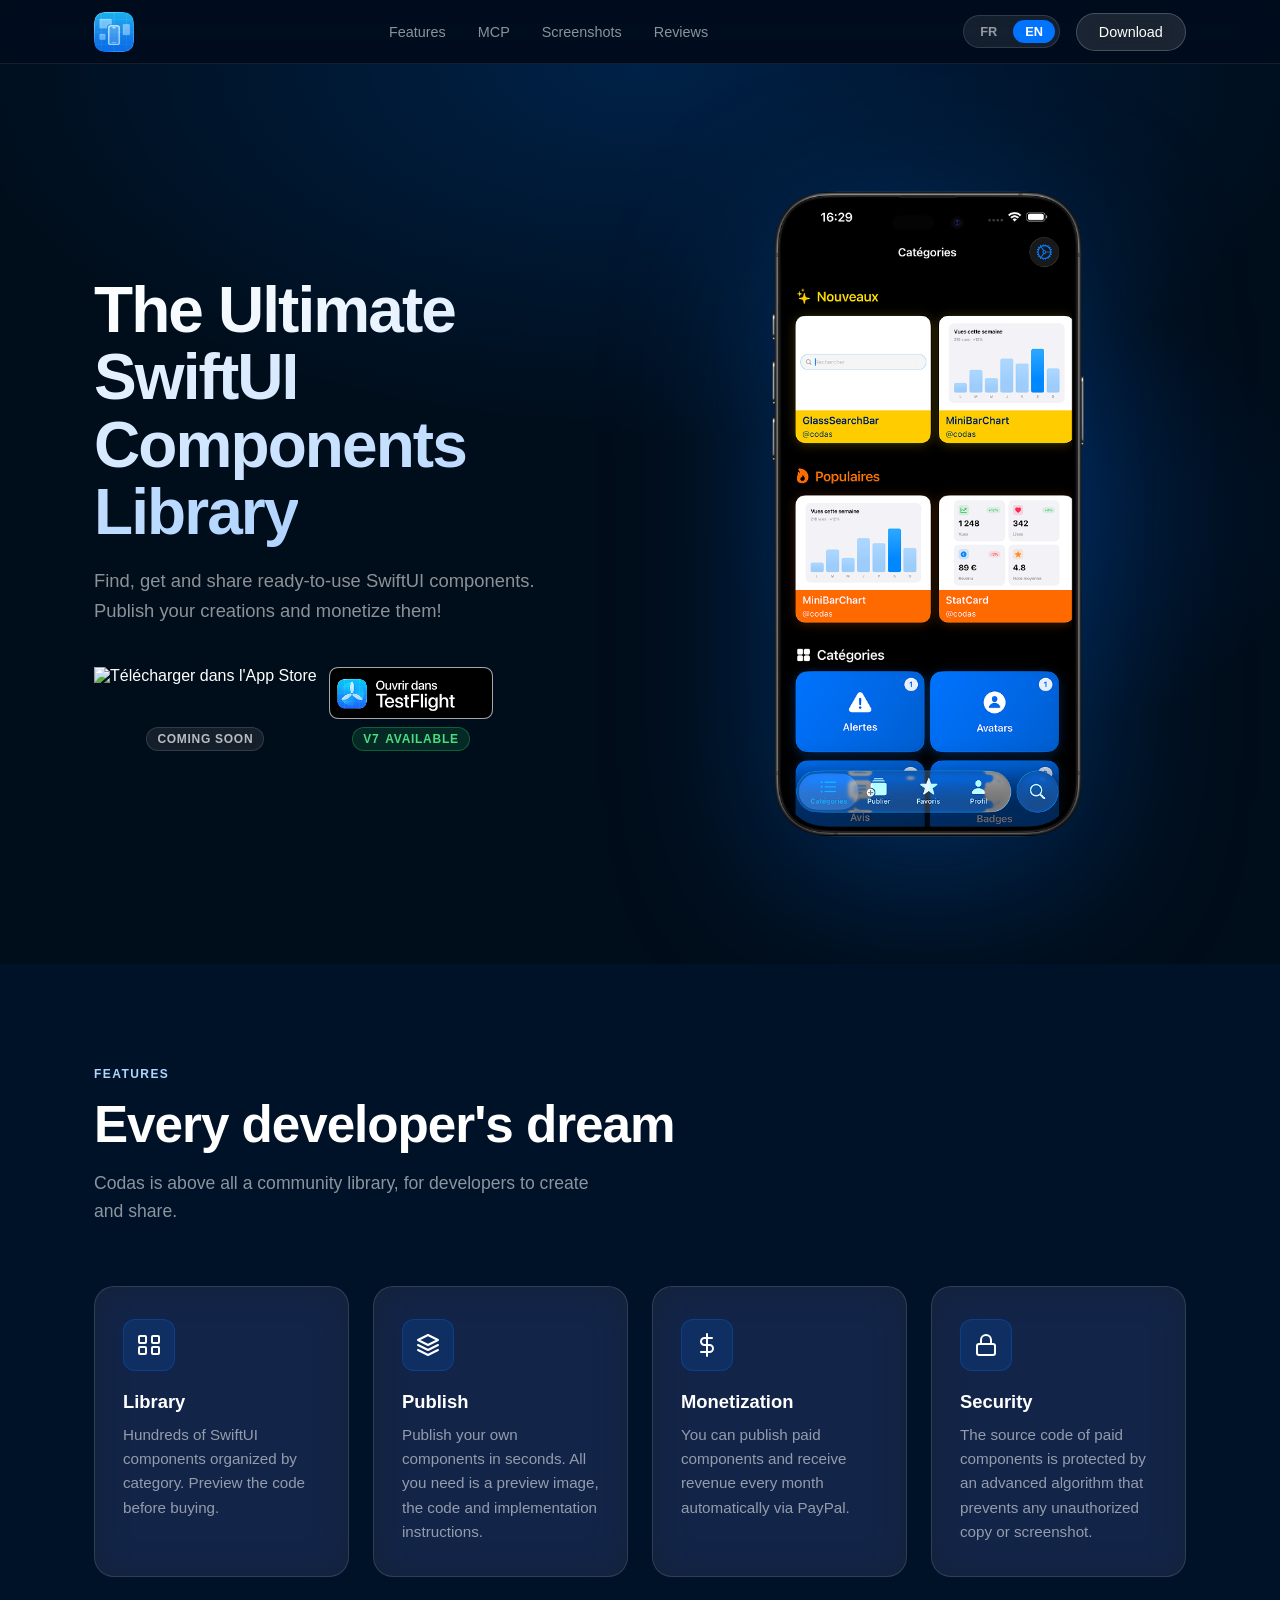
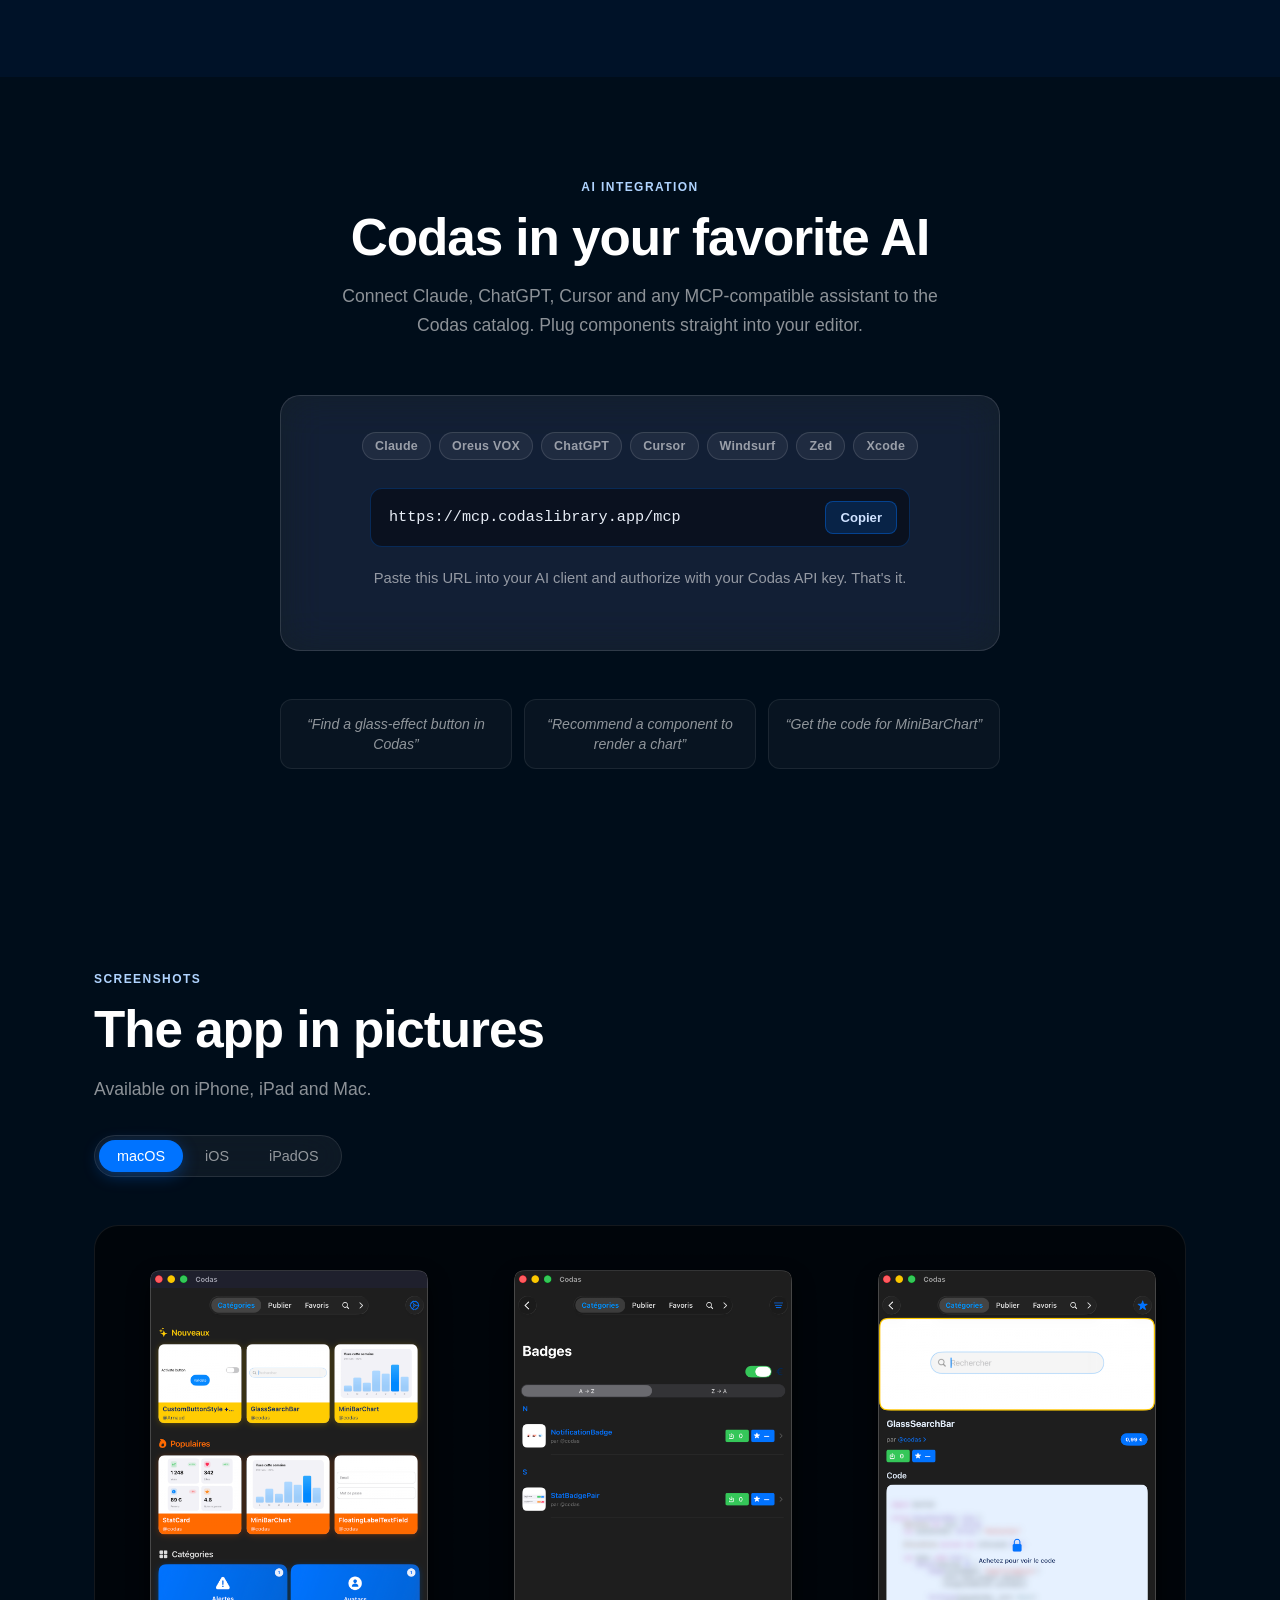
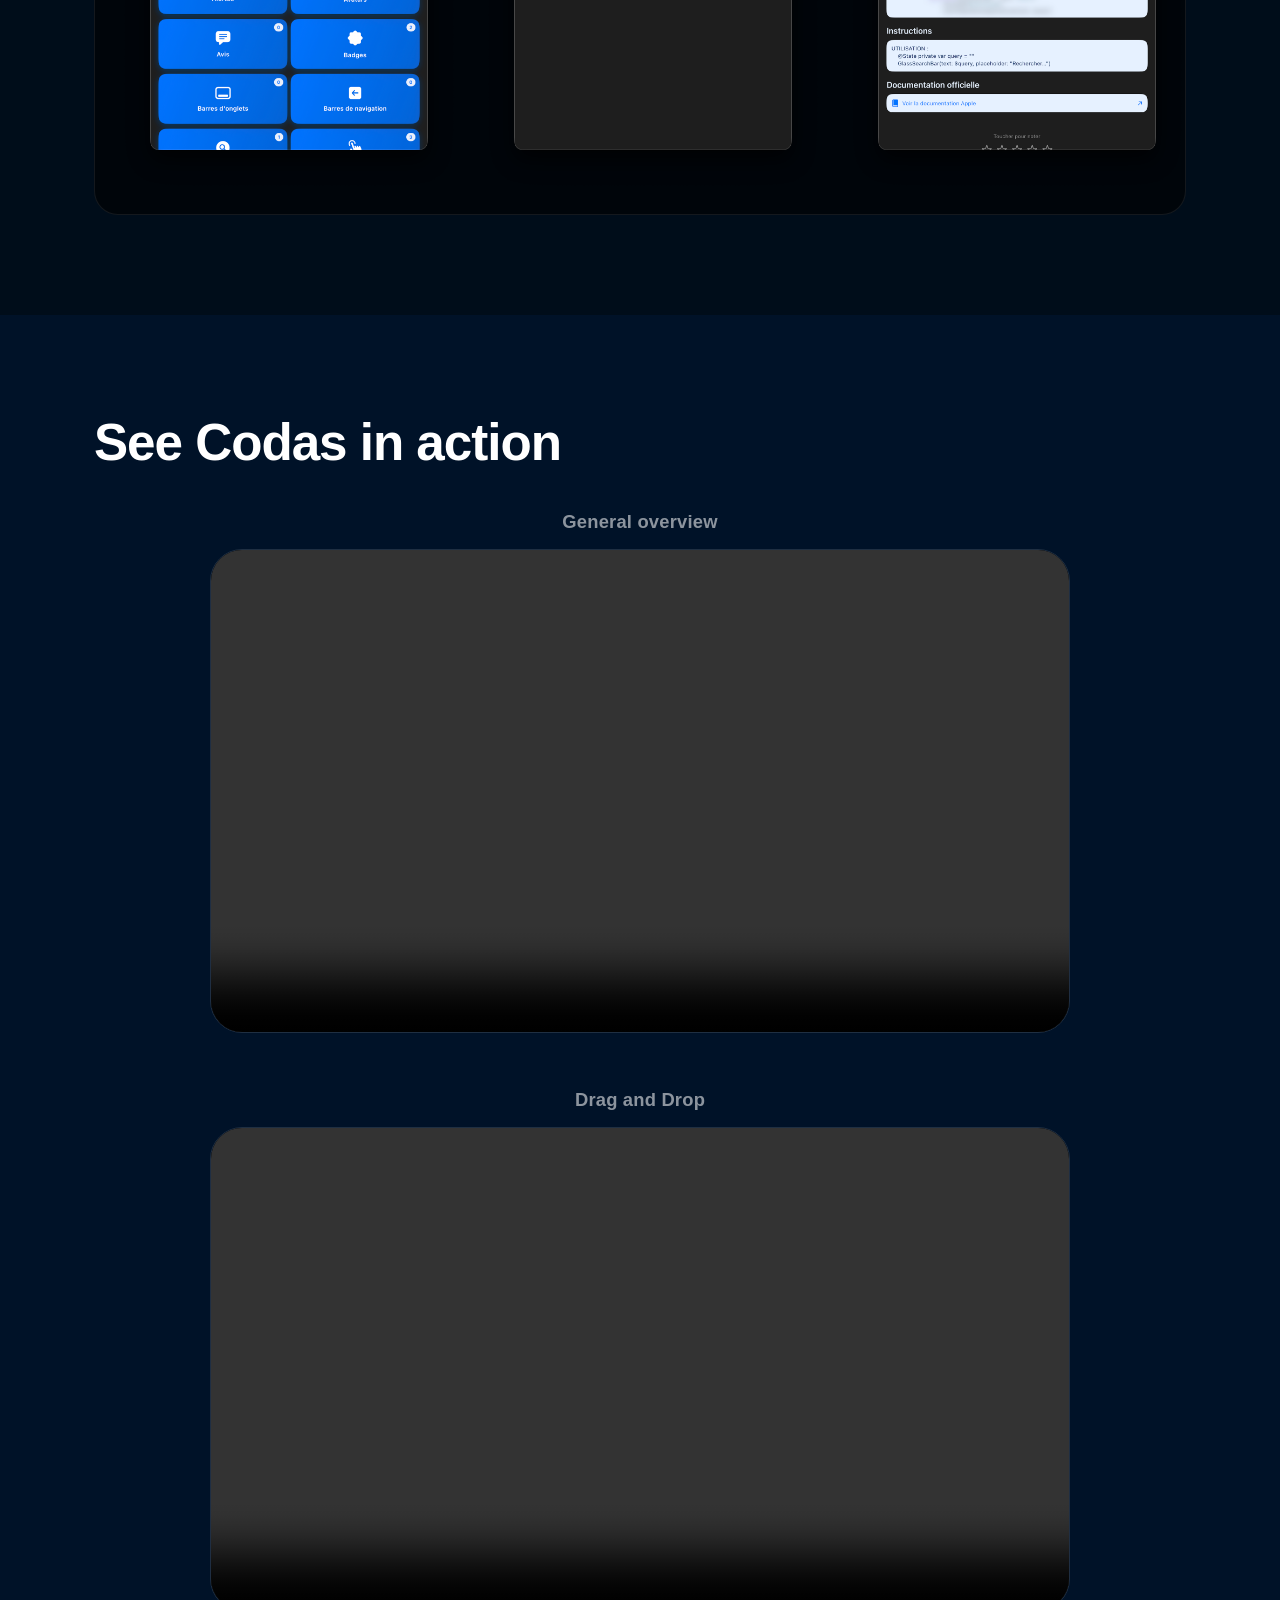
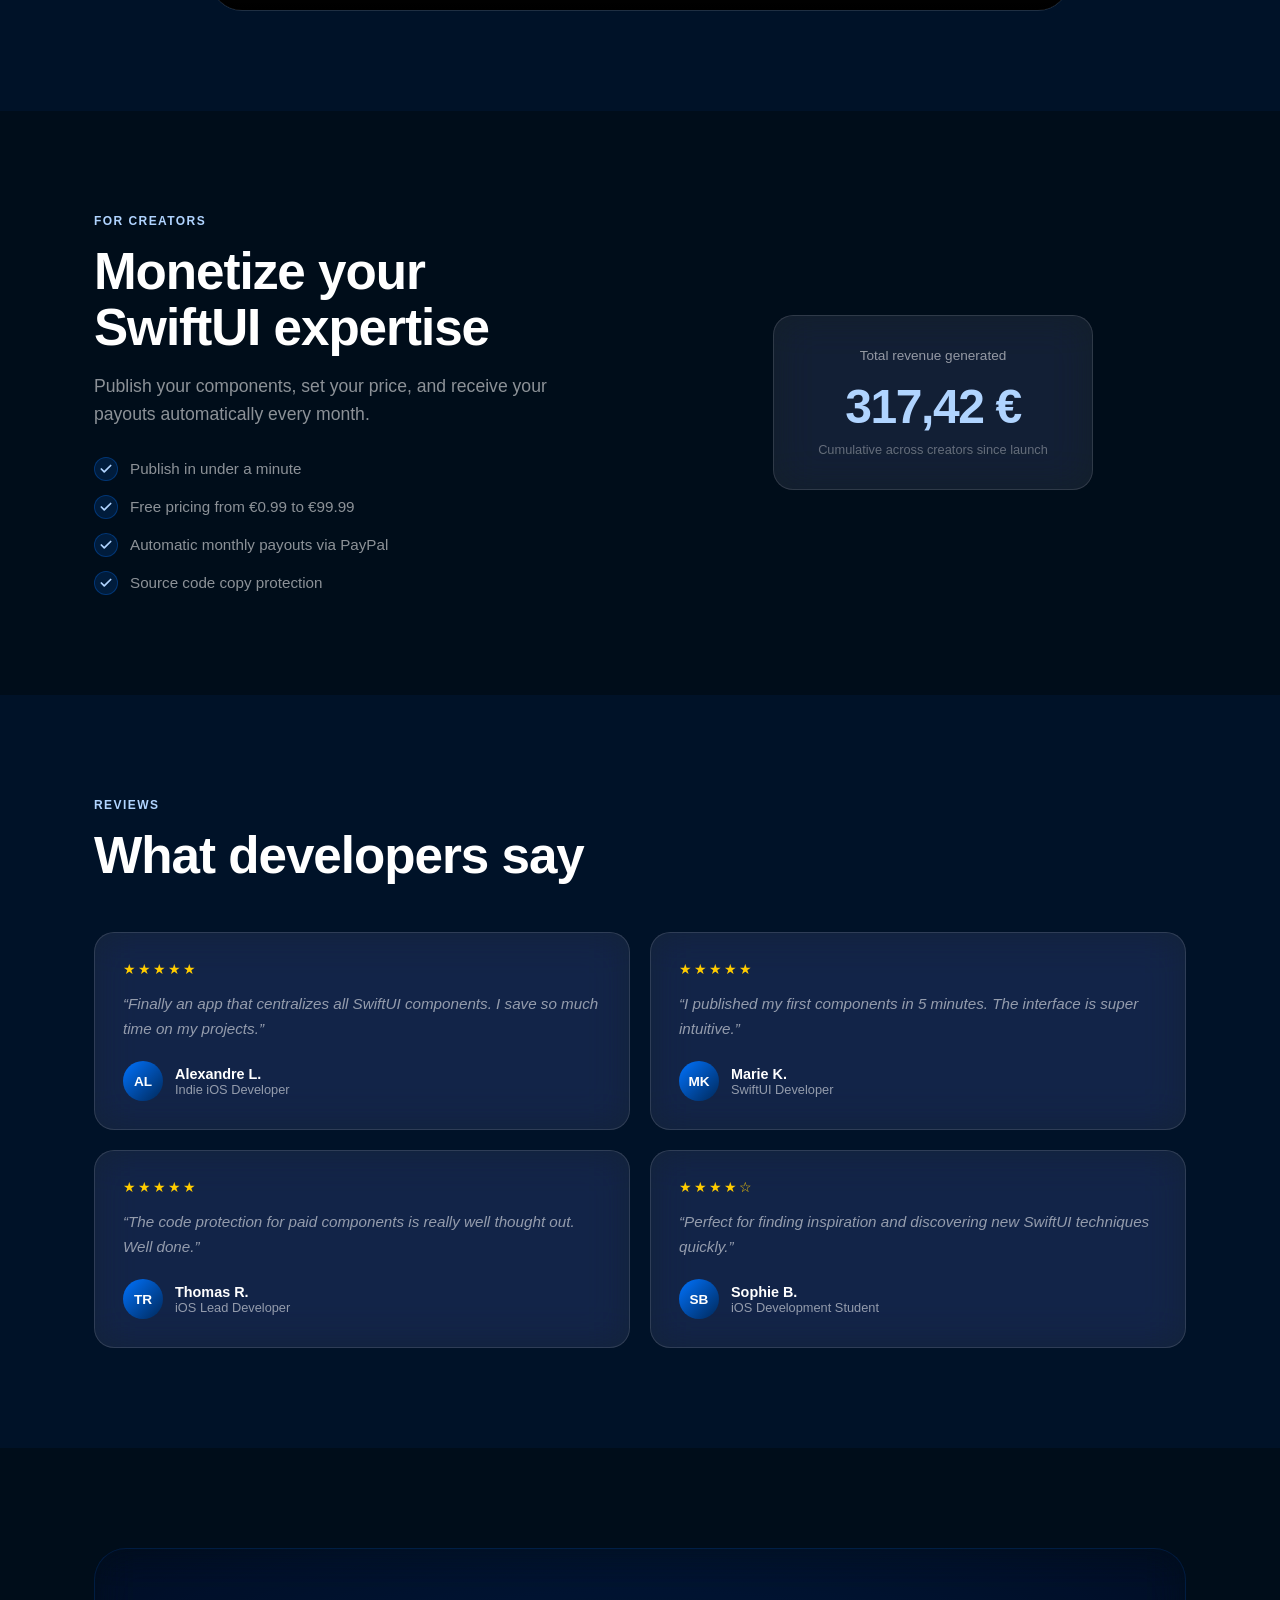
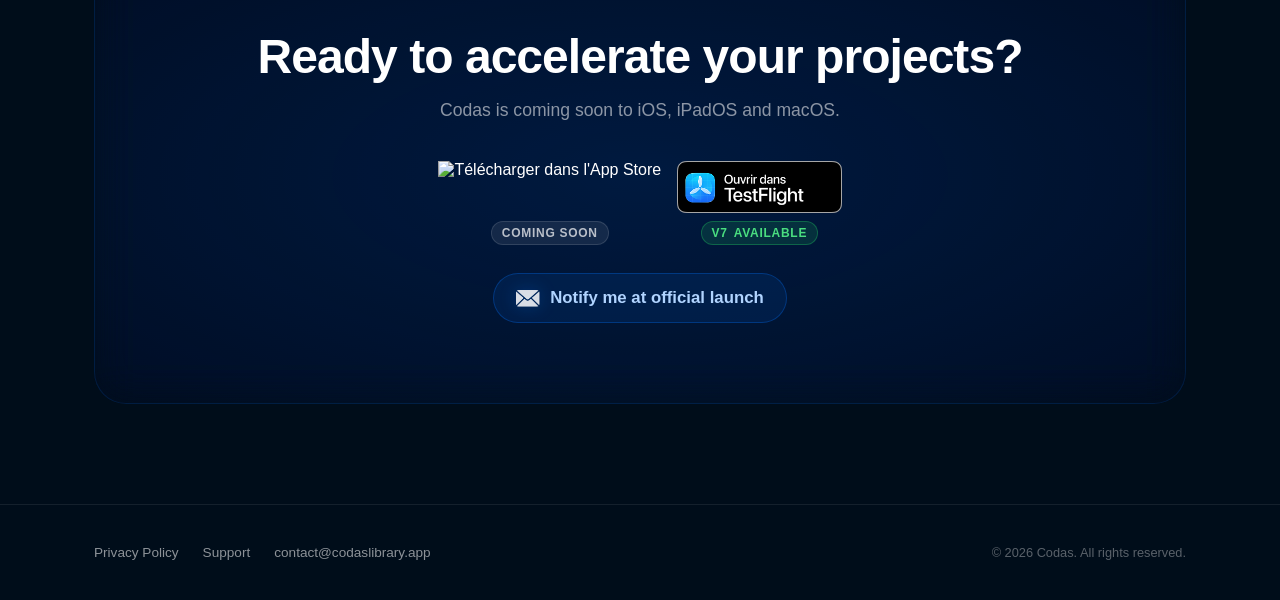
==== commit e69b5157: "deploy: f490f1068d42be7dc9873784e018ac4a53d12a2b" ====
--- a/index.html
+++ b/index.html
@@ -63,10 +63,6 @@
       <div class="hero-grid">
 
         <div class="hero-content">
-          <div class="hero-tag">
-            <span class="hero-tag-dot"></span>
-            <span data-fr="Bientôt sur l'App Store" data-en="Coming soon to the App Store">Bientôt sur l'App Store</span>
-          </div>
 
           <h1 class="hero-title">
             <span data-fr="La bibliothèque de composants SwiftUI ultime" data-en="The Ultimate SwiftUI Components Library">La bibliothèque de composants SwiftUI ultime</span>
@@ -79,18 +75,28 @@
           </p>
 
           <div class="hero-badges">
-            <a href="#" class="apple-badge-link" data-action="notify-modal"
-               data-fr-tooltip="Prévenez-moi à la sortie"
-               data-en-tooltip="Notify me at launch">
-              <img draggable="false" src="https://toolbox.marketingtools.apple.com/api/v2/badges/download-on-the-app-store/black/fr-fr"
-                   alt="Télécharger dans l'App Store"
-                   class="apple-badge-img" />
-            </a>
-            <a href="https://testflight.apple.com/join/h63ajDGa" class="testflight-badge-link" target="_blank" rel="noopener">
-              <img draggable="false" src="assets/badges/testflight.png"
-                   alt="Ouvrir dans TestFlight"
-                   class="testflight-badge-img" />
-            </a>
+            <div class="badge-with-label">
+              <a href="#" class="apple-badge-link" data-action="notify-modal"
+                 data-fr-tooltip="Prévenez-moi à la sortie"
+                 data-en-tooltip="Notify me at launch">
+                <img draggable="false" src="https://toolbox.marketingtools.apple.com/api/v2/badges/download-on-the-app-store/black/fr-fr"
+                     alt="Télécharger dans l'App Store"
+                     class="apple-badge-img" />
+              </a>
+              <span class="badge-label badge-label--upcoming"
+                    data-fr="Prochainement" data-en="Coming soon">Prochainement</span>
+            </div>
+            <div class="badge-with-label">
+              <a href="https://testflight.apple.com/join/h63ajDGa" class="testflight-badge-link" target="_blank" rel="noopener">
+                <img draggable="false" src="assets/badges/testflight.png"
+                     alt="Ouvrir dans TestFlight"
+                     class="testflight-badge-img" />
+              </a>
+              <span class="badge-label badge-label--available">
+                <span data-app-version>V7</span>
+                <span data-fr="Disponible" data-en="Available">Disponible</span>
+              </span>
+            </div>
           </div>
         </div>
 
@@ -497,36 +503,34 @@
           Codas arrive bientôt sur iOS, iPadOS et macOS.
         </p>
         <div class="download-badges">
-          <a href="#" class="apple-badge-link" data-action="notify-modal">
-            <img draggable="false" src="https://toolbox.marketingtools.apple.com/api/v2/badges/download-on-the-app-store/black/fr-fr"
-                 alt="Télécharger dans l'App Store"
-                 class="apple-badge-img" />
-          </a>
-          <a href="https://testflight.apple.com/join/h63ajDGa" class="testflight-badge-link" target="_blank" rel="noopener">
-            <span class="testflight-badge">
-              <span class="testflight-badge-icon" aria-hidden="true">
-                <svg viewBox="0 0 24 24" fill="none" stroke="currentColor" stroke-width="2" stroke-linecap="round" stroke-linejoin="round">
-                  <path d="M21.5 2.5 9 10l-6.5-2L2 7l19.5-4.5z"/>
-                  <path d="m9 10 2 7 1.5-1.5L21.5 2.5"/>
-                </svg>
-              </span>
-              <span class="testflight-badge-text">
-                <span class="testflight-badge-line1"
-                      data-fr="Tester la beta sur"
-                      data-en="Test the beta on">Tester la beta sur</span>
-                <span class="testflight-badge-line2">TestFlight</span>
-              </span>
+          <div class="badge-with-label">
+            <a href="#" class="apple-badge-link" data-action="notify-modal">
+              <img draggable="false" src="https://toolbox.marketingtools.apple.com/api/v2/badges/download-on-the-app-store/black/fr-fr"
+                   alt="Télécharger dans l'App Store"
+                   class="apple-badge-img" />
+            </a>
+            <span class="badge-label badge-label--upcoming"
+                  data-fr="Prochainement" data-en="Coming soon">Prochainement</span>
+          </div>
+          <div class="badge-with-label">
+            <a href="https://testflight.apple.com/join/h63ajDGa" class="testflight-badge-link" target="_blank" rel="noopener">
+              <img draggable="false" src="assets/badges/testflight.png"
+                   alt="Ouvrir dans TestFlight"
+                   class="testflight-badge-img" />
+            </a>
+            <span class="badge-label badge-label--available">
+              <span data-app-version>V7</span>
+              <span data-fr="Disponible" data-en="Available">Disponible</span>
             </span>
-          </a>
-        </div>
-
-        <p class="download-notify reveal">
-          <a href="#" class="download-notify-link" data-action="notify-modal"
-             data-fr="✉ Prévenez-moi à la sortie officielle"
-             data-en="✉ Notify me at official launch">
-            ✉ Prévenez-moi à la sortie officielle
-          </a>
-        </p>
+          </div>
+        </div>
+
+        <a href="#" class="download-notify reveal" data-action="notify-modal">
+          <img src="assets/envelope.png" alt="" class="download-notify-icon" draggable="false" />
+          <span class="download-notify-text"
+                data-fr="Prévenez-moi à la sortie officielle"
+                data-en="Notify me at official launch">Prévenez-moi à la sortie officielle</span>
+        </a>
       </div>
     </div>
   </section>
@@ -601,7 +605,6 @@
     <div class="container">
       <div class="footer-inner">
         <nav class="footer-links">
-          <a href="#mcp" data-fr="MCP" data-en="MCP">MCP</a>
           <a href="privacy.html" data-fr="Politique de confidentialité" data-en="Privacy Policy">Politique de confidentialité</a>
           <a href="support.html" data-fr="Support" data-en="Support">Support</a>
           <a href="mailto:contact@codaslibrary.app">contact@codaslibrary.app</a>
--- a/css/main.css
+++ b/css/main.css
@@ -699,22 +699,75 @@
   display: block;
 }
 
+/* Labels sous les badges (Prochainement / V7 Disponible) */
+.badge-with-label {
+  display: inline-flex;
+  flex-direction: column;
+  align-items: center;
+  gap: 8px;
+}
+
+.badge-label {
+  font-size: 0.75rem;
+  font-weight: 600;
+  letter-spacing: 0.06em;
+  text-transform: uppercase;
+  padding: 4px 10px;
+  border-radius: 999px;
+}
+
+.badge-label--upcoming {
+  background: rgba(255, 255, 255, 0.08);
+  color: rgba(255, 255, 255, 0.7);
+  border: 1px solid rgba(255, 255, 255, 0.12);
+}
+
+.badge-label--available {
+  background: rgba(34, 197, 94, 0.15);
+  color: #4ade80;
+  border: 1px solid rgba(34, 197, 94, 0.35);
+  display: inline-flex;
+  gap: 6px;
+  align-items: center;
+}
+
 /* Lien "Prévenez-moi" sous les badges du download */
 .download-notify {
-  margin-top: 20px;
-  text-align: center;
-}
-.download-notify-link {
-  font-size: 0.92rem;
+  margin-top: 28px;
+  display: inline-flex;
+  align-items: center;
+  gap: 10px;
+  font-size: 1.05rem;
+  font-weight: 600;
   color: var(--blue-light);
   text-decoration: none;
-  border-bottom: 1px solid transparent;
-  padding-bottom: 1px;
-  transition: border-color 0.15s;
+  padding: 12px 22px;
+  border-radius: 999px;
+  background: rgba(0, 115, 255, 0.1);
+  border: 1px solid rgba(0, 115, 255, 0.3);
   cursor: pointer;
-}
-.download-notify-link:hover {
-  border-bottom-color: var(--blue-light);
+  transition: background 0.15s, border-color 0.15s, transform 0.15s var(--ease-spring);
+}
+.download-notify:hover {
+  background: rgba(0, 115, 255, 0.18);
+  border-color: rgba(0, 115, 255, 0.5);
+  transform: translateY(-1px);
+}
+.download-notify-icon {
+  width: 24px;
+  height: 24px;
+  flex-shrink: 0;
+  object-fit: contain;
+  filter: drop-shadow(0 0 8px rgba(0, 115, 255, 0.3));
+}
+.download-notify-text { white-space: nowrap; }
+
+@media (max-width: 480px) {
+  .download-notify {
+    font-size: 0.95rem;
+    padding: 10px 18px;
+  }
+  .download-notify-icon { width: 20px; height: 20px; }
 }
 
 /* ── Modale "Prévenez-moi à la sortie" ──────────────── */
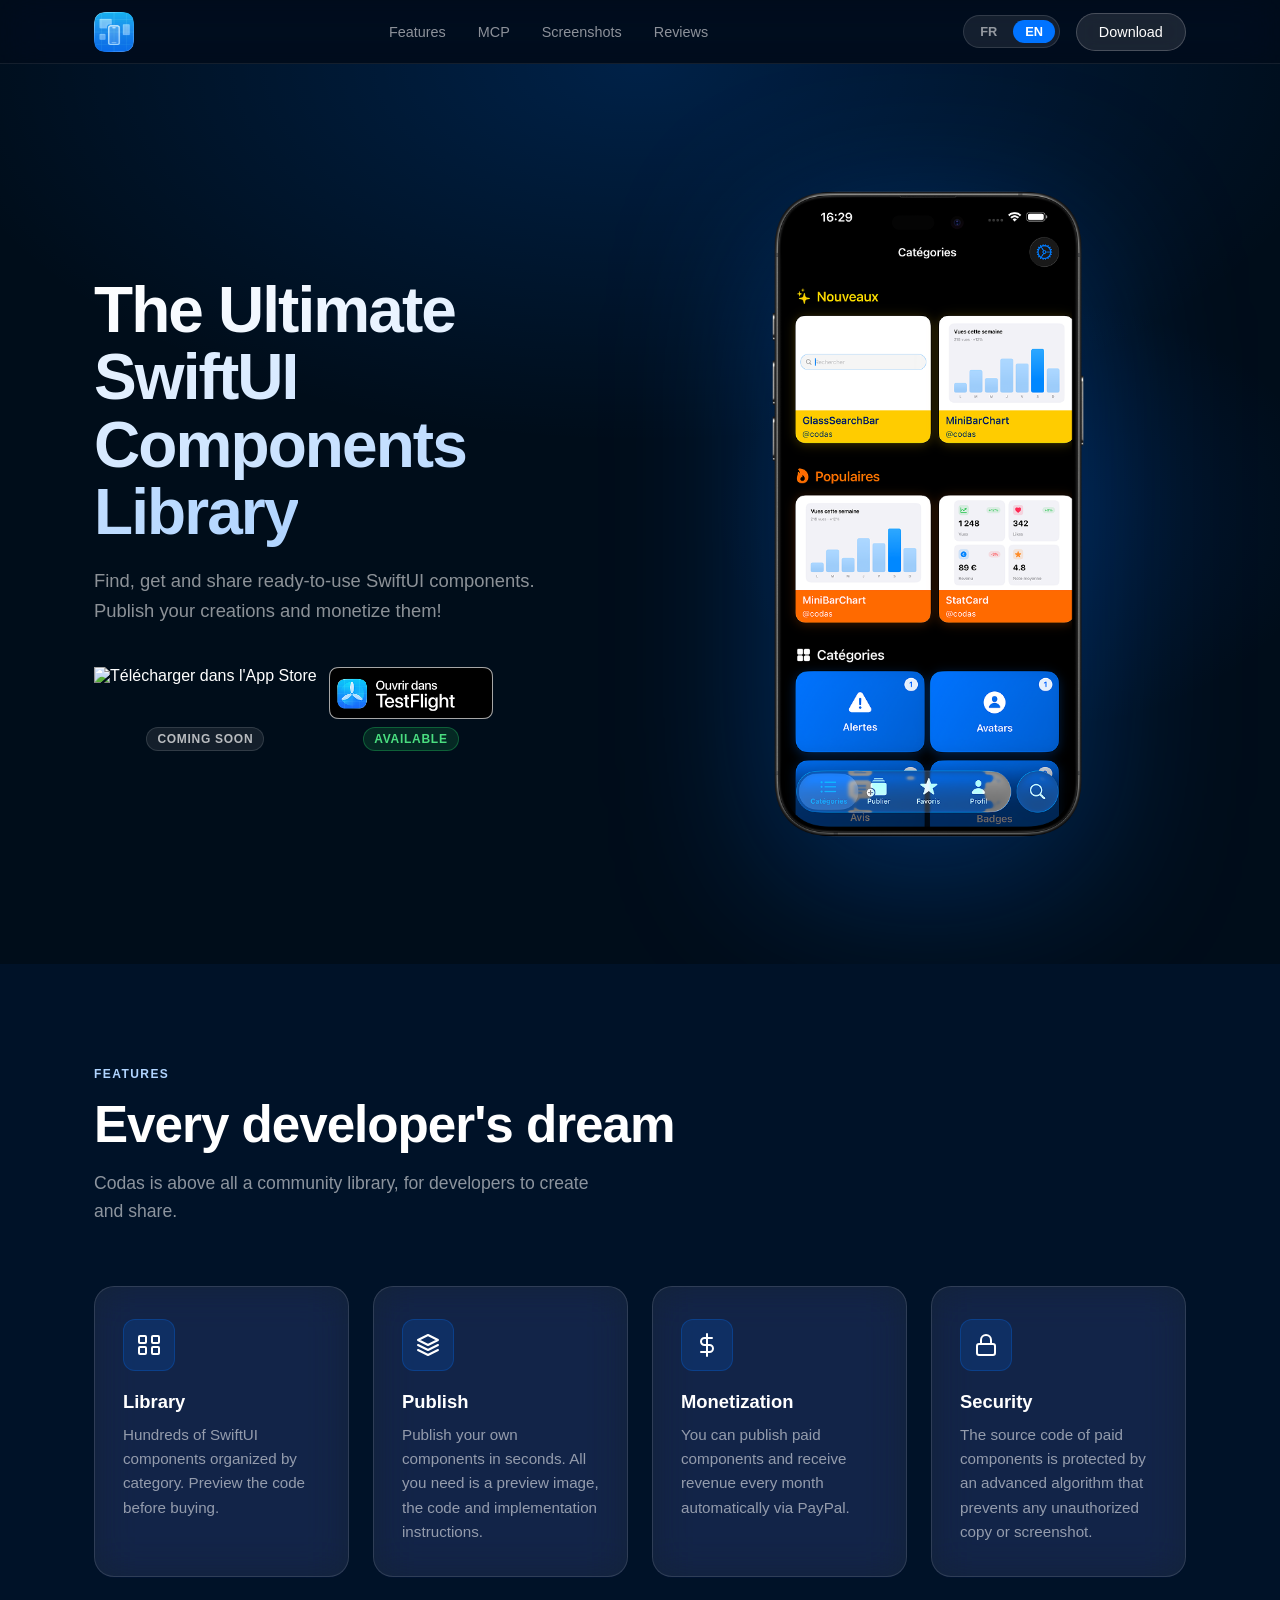
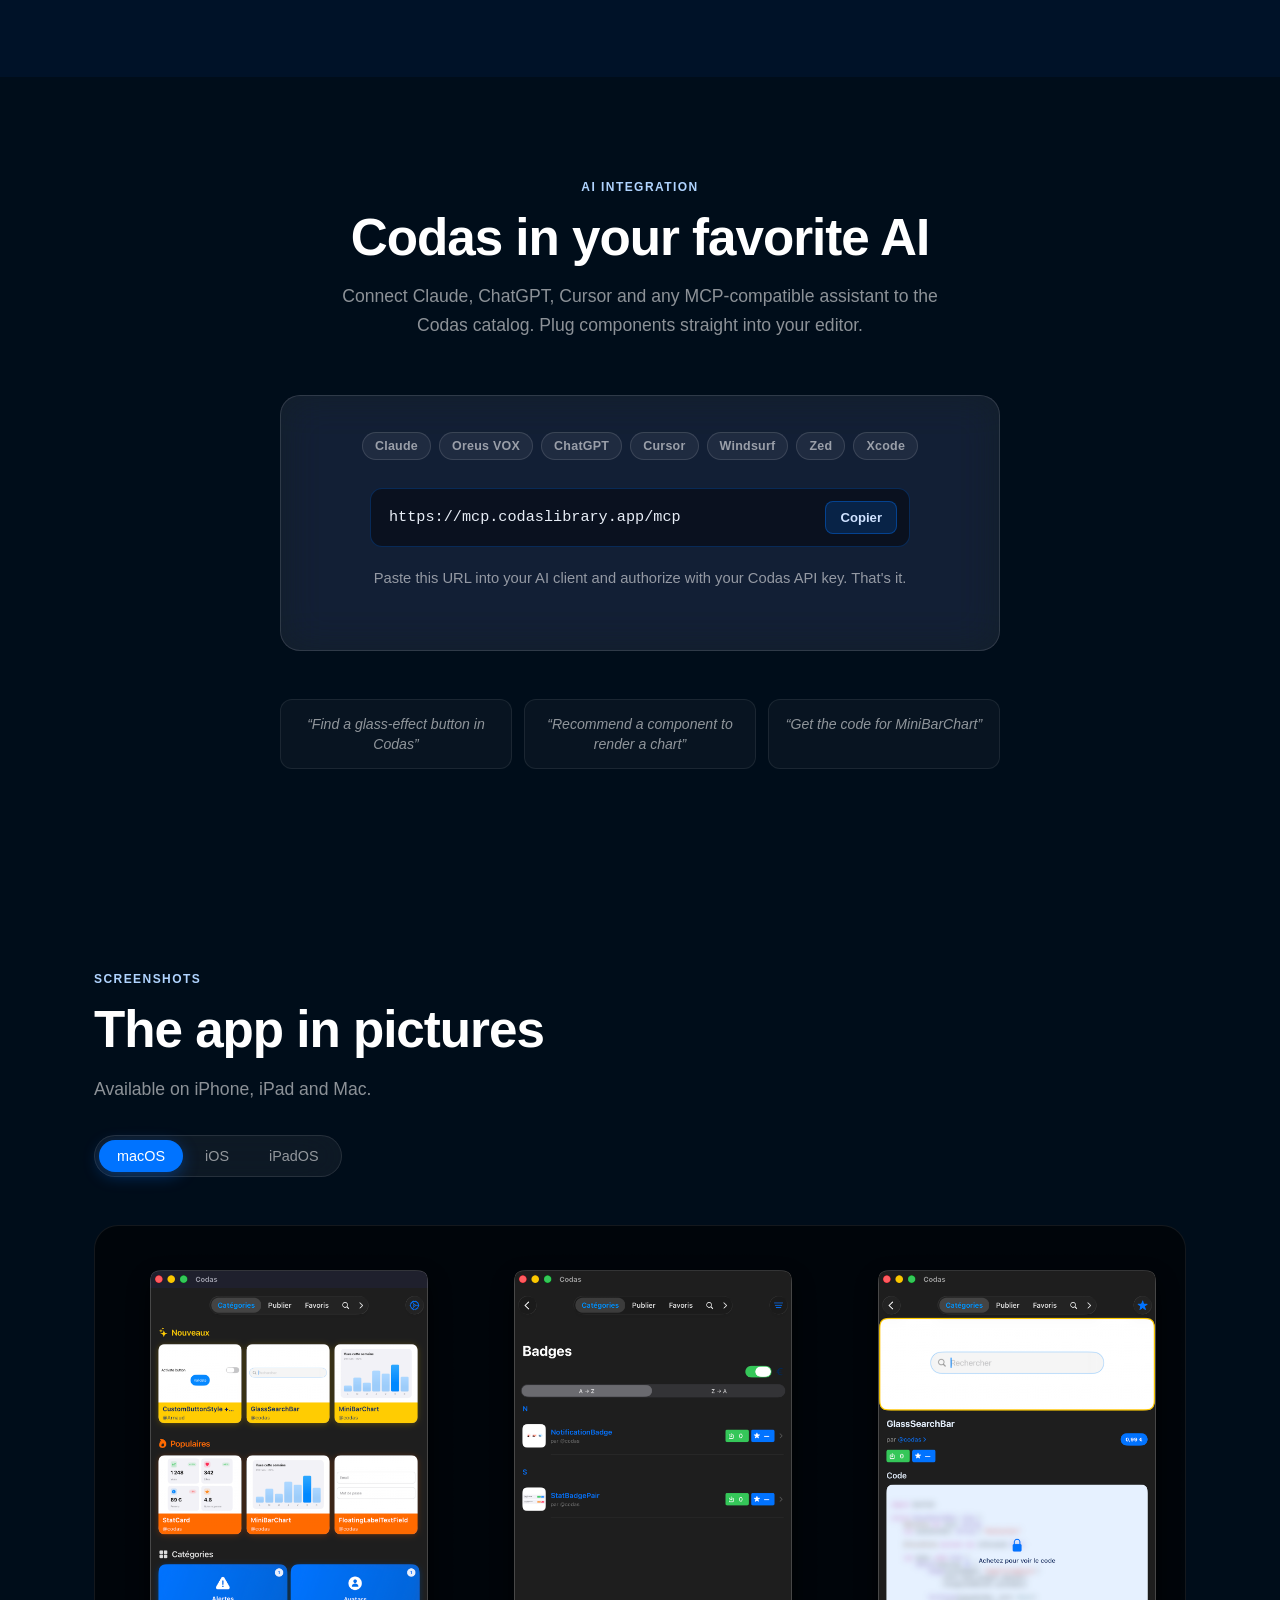
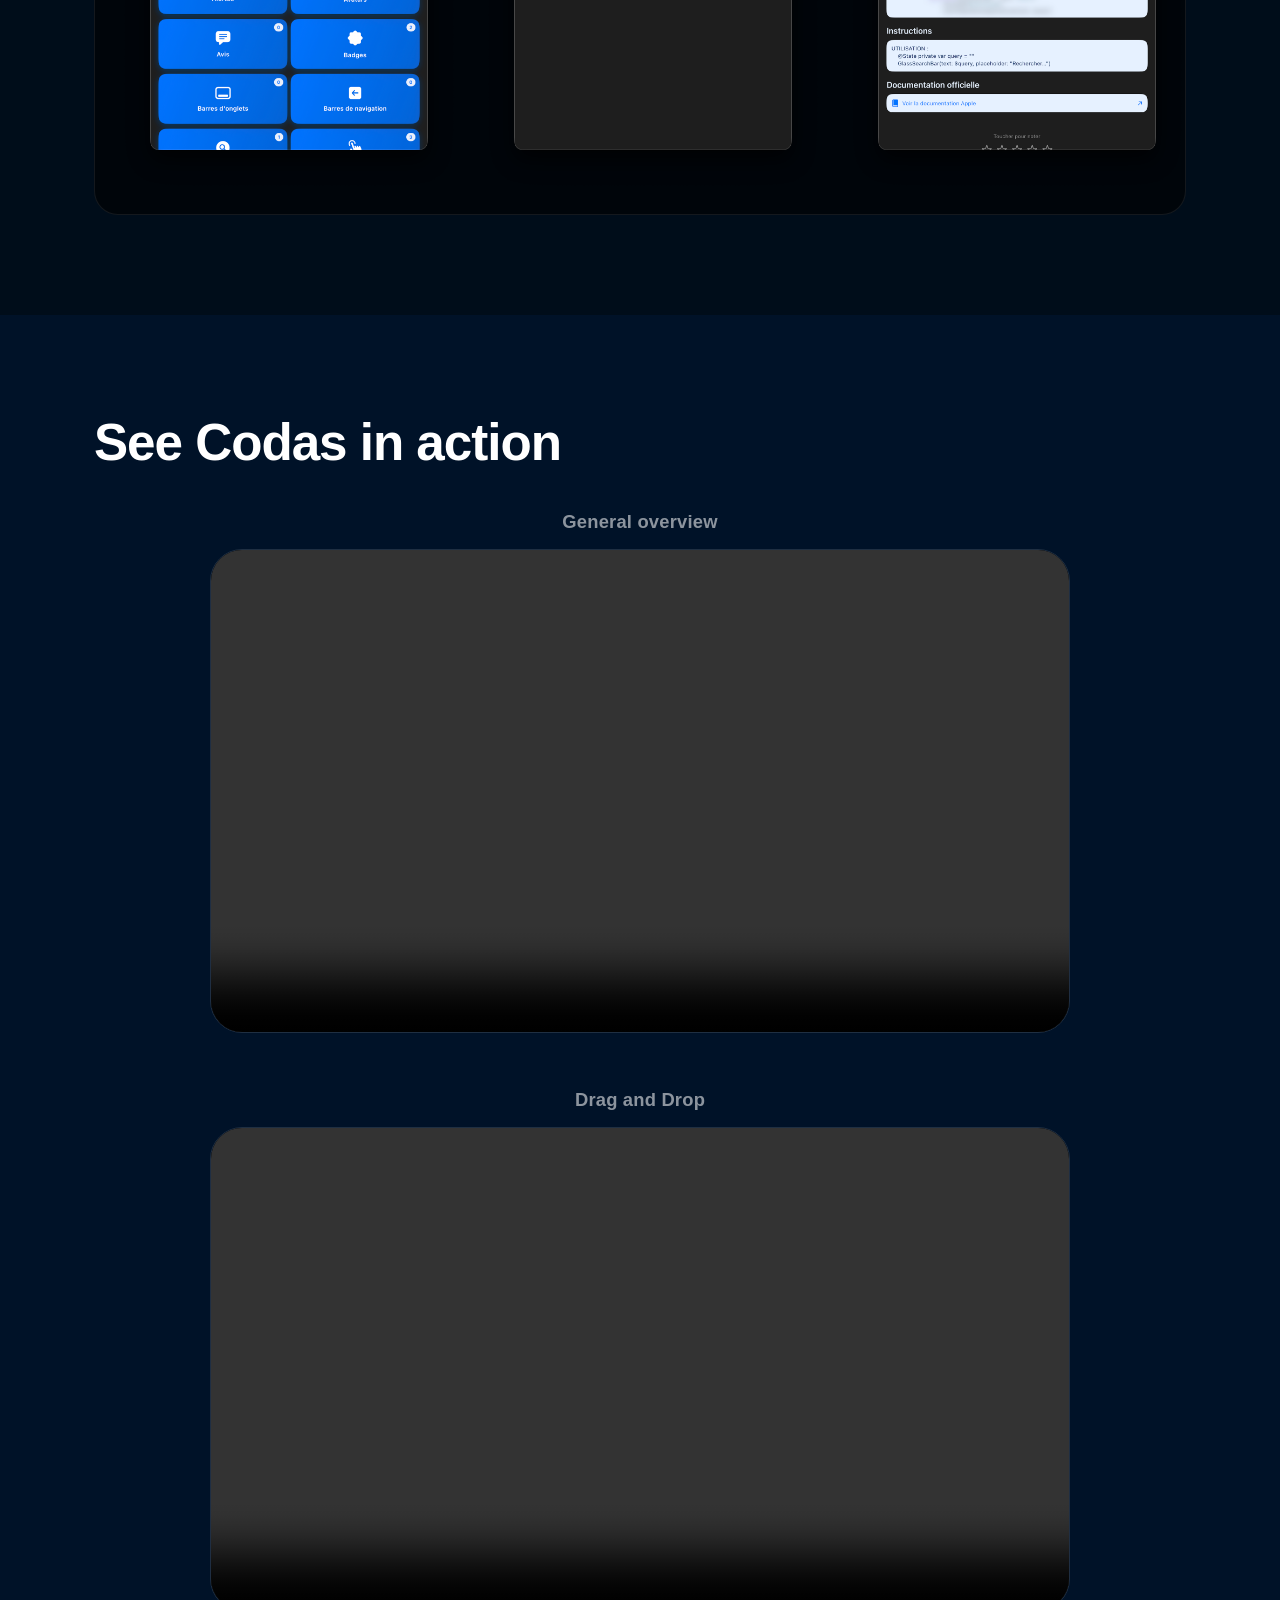
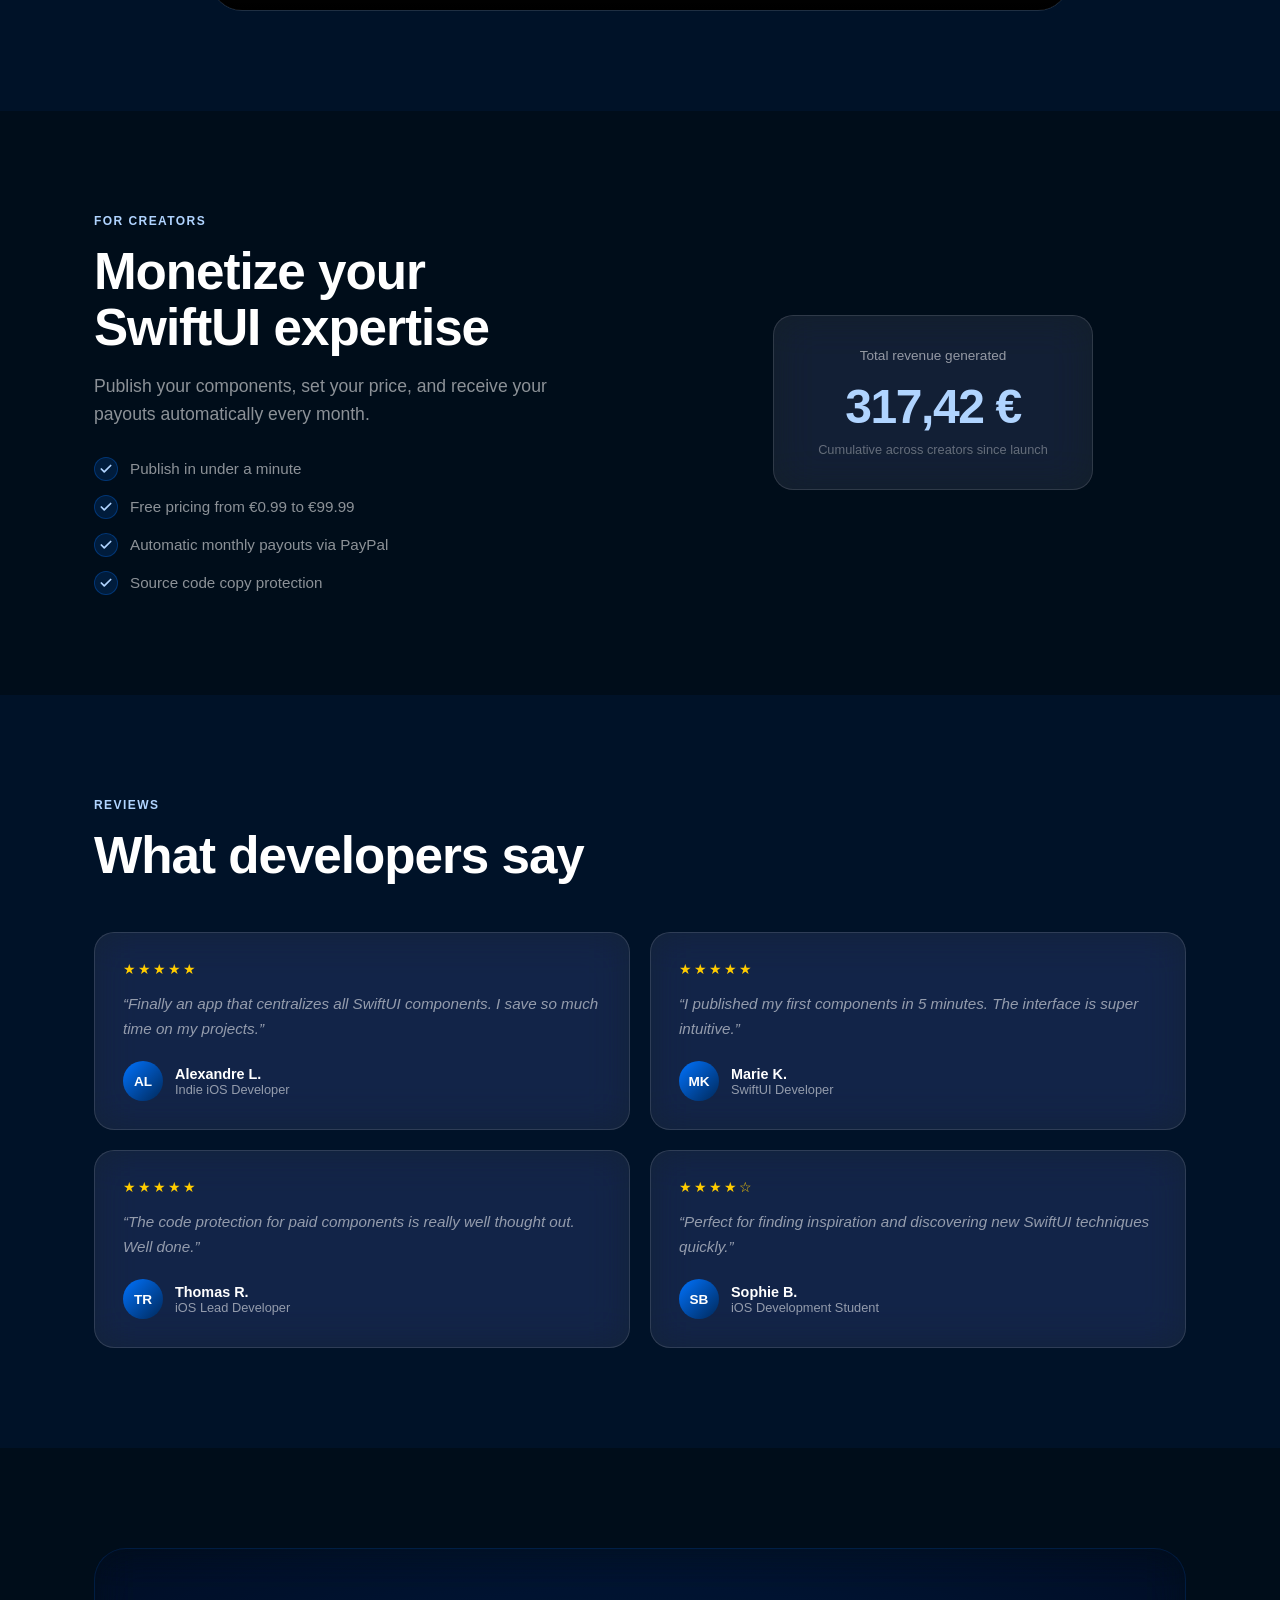
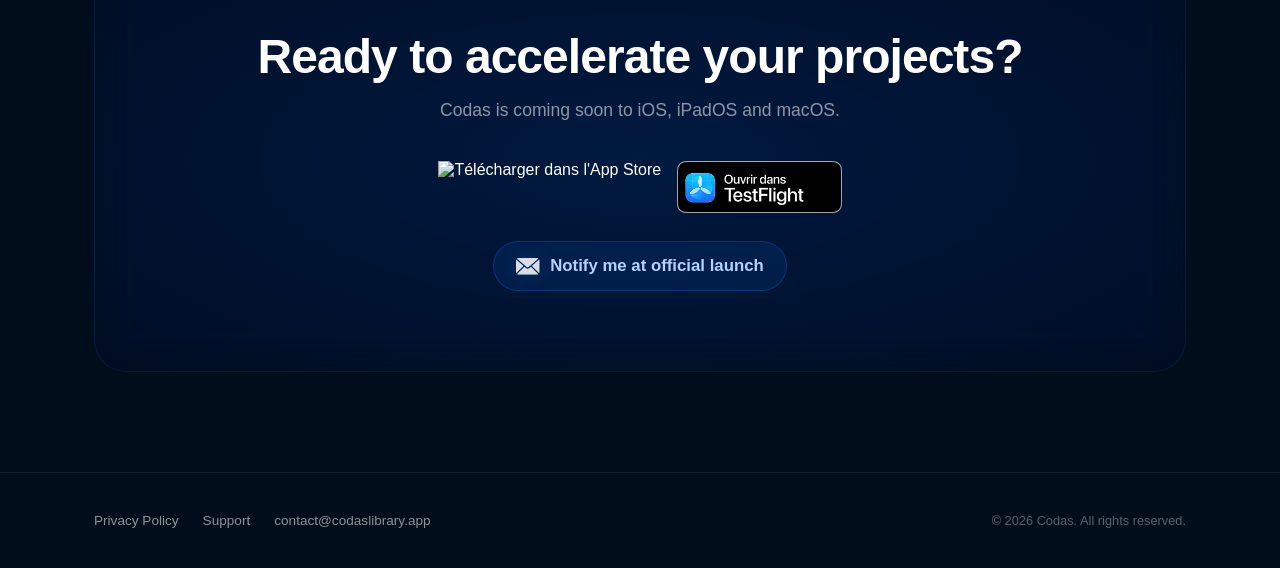
==== commit f026cc8b: "deploy: 61c78e5d219cccc71aa86cef0b65cbc60e9bd08d" ====
--- a/index.html
+++ b/index.html
@@ -92,10 +92,8 @@
                      alt="Ouvrir dans TestFlight"
                      class="testflight-badge-img" />
               </a>
-              <span class="badge-label badge-label--available">
-                <span data-app-version>V7</span>
-                <span data-fr="Disponible" data-en="Available">Disponible</span>
-              </span>
+              <span class="badge-label badge-label--available"
+                    data-fr="Disponible" data-en="Available">Disponible</span>
             </div>
           </div>
         </div>
@@ -503,26 +501,16 @@
           Codas arrive bientôt sur iOS, iPadOS et macOS.
         </p>
         <div class="download-badges">
-          <div class="badge-with-label">
-            <a href="#" class="apple-badge-link" data-action="notify-modal">
-              <img draggable="false" src="https://toolbox.marketingtools.apple.com/api/v2/badges/download-on-the-app-store/black/fr-fr"
-                   alt="Télécharger dans l'App Store"
-                   class="apple-badge-img" />
-            </a>
-            <span class="badge-label badge-label--upcoming"
-                  data-fr="Prochainement" data-en="Coming soon">Prochainement</span>
-          </div>
-          <div class="badge-with-label">
-            <a href="https://testflight.apple.com/join/h63ajDGa" class="testflight-badge-link" target="_blank" rel="noopener">
-              <img draggable="false" src="assets/badges/testflight.png"
-                   alt="Ouvrir dans TestFlight"
-                   class="testflight-badge-img" />
-            </a>
-            <span class="badge-label badge-label--available">
-              <span data-app-version>V7</span>
-              <span data-fr="Disponible" data-en="Available">Disponible</span>
-            </span>
-          </div>
+          <a href="#" class="apple-badge-link" data-action="notify-modal">
+            <img draggable="false" src="https://toolbox.marketingtools.apple.com/api/v2/badges/download-on-the-app-store/black/fr-fr"
+                 alt="Télécharger dans l'App Store"
+                 class="apple-badge-img" />
+          </a>
+          <a href="https://testflight.apple.com/join/h63ajDGa" class="testflight-badge-link" target="_blank" rel="noopener">
+            <img draggable="false" src="assets/badges/testflight.png"
+                 alt="Ouvrir dans TestFlight"
+                 class="testflight-badge-img" />
+          </a>
         </div>
 
         <a href="#" class="download-notify reveal" data-action="notify-modal">
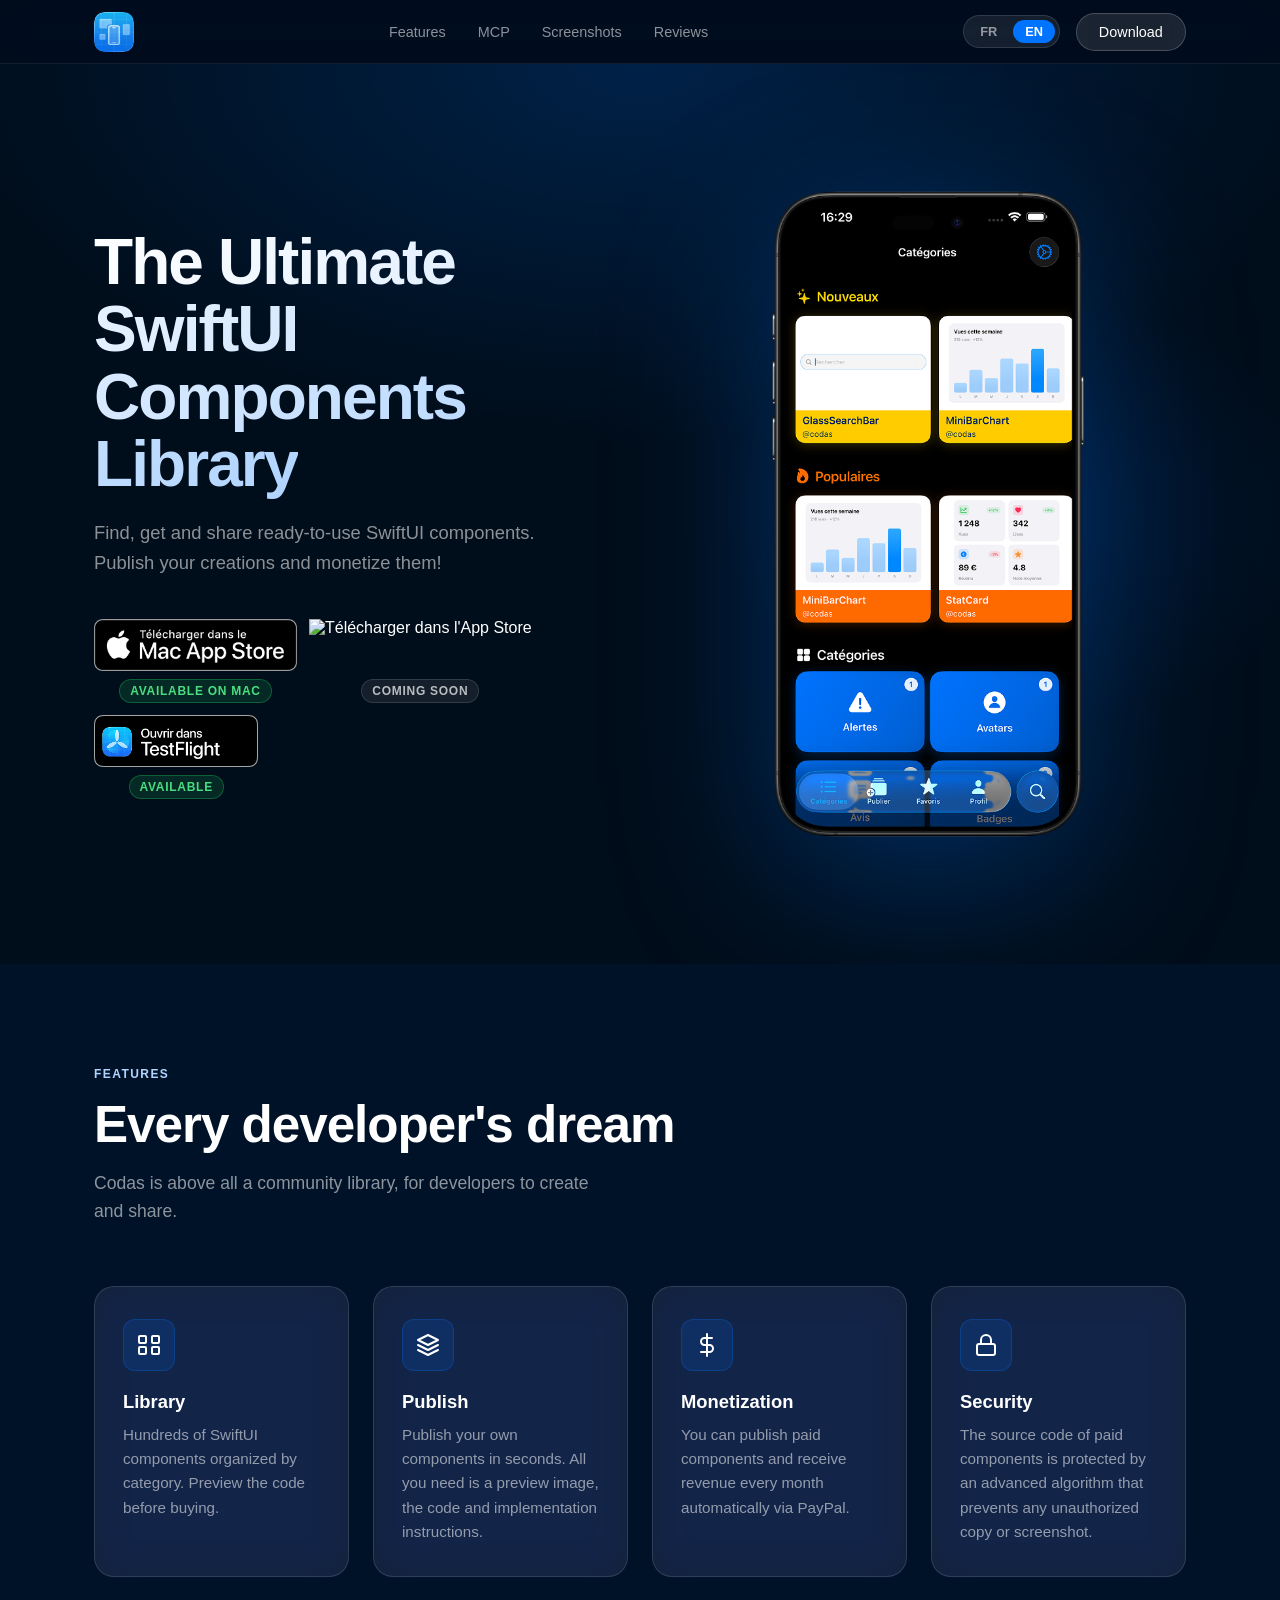
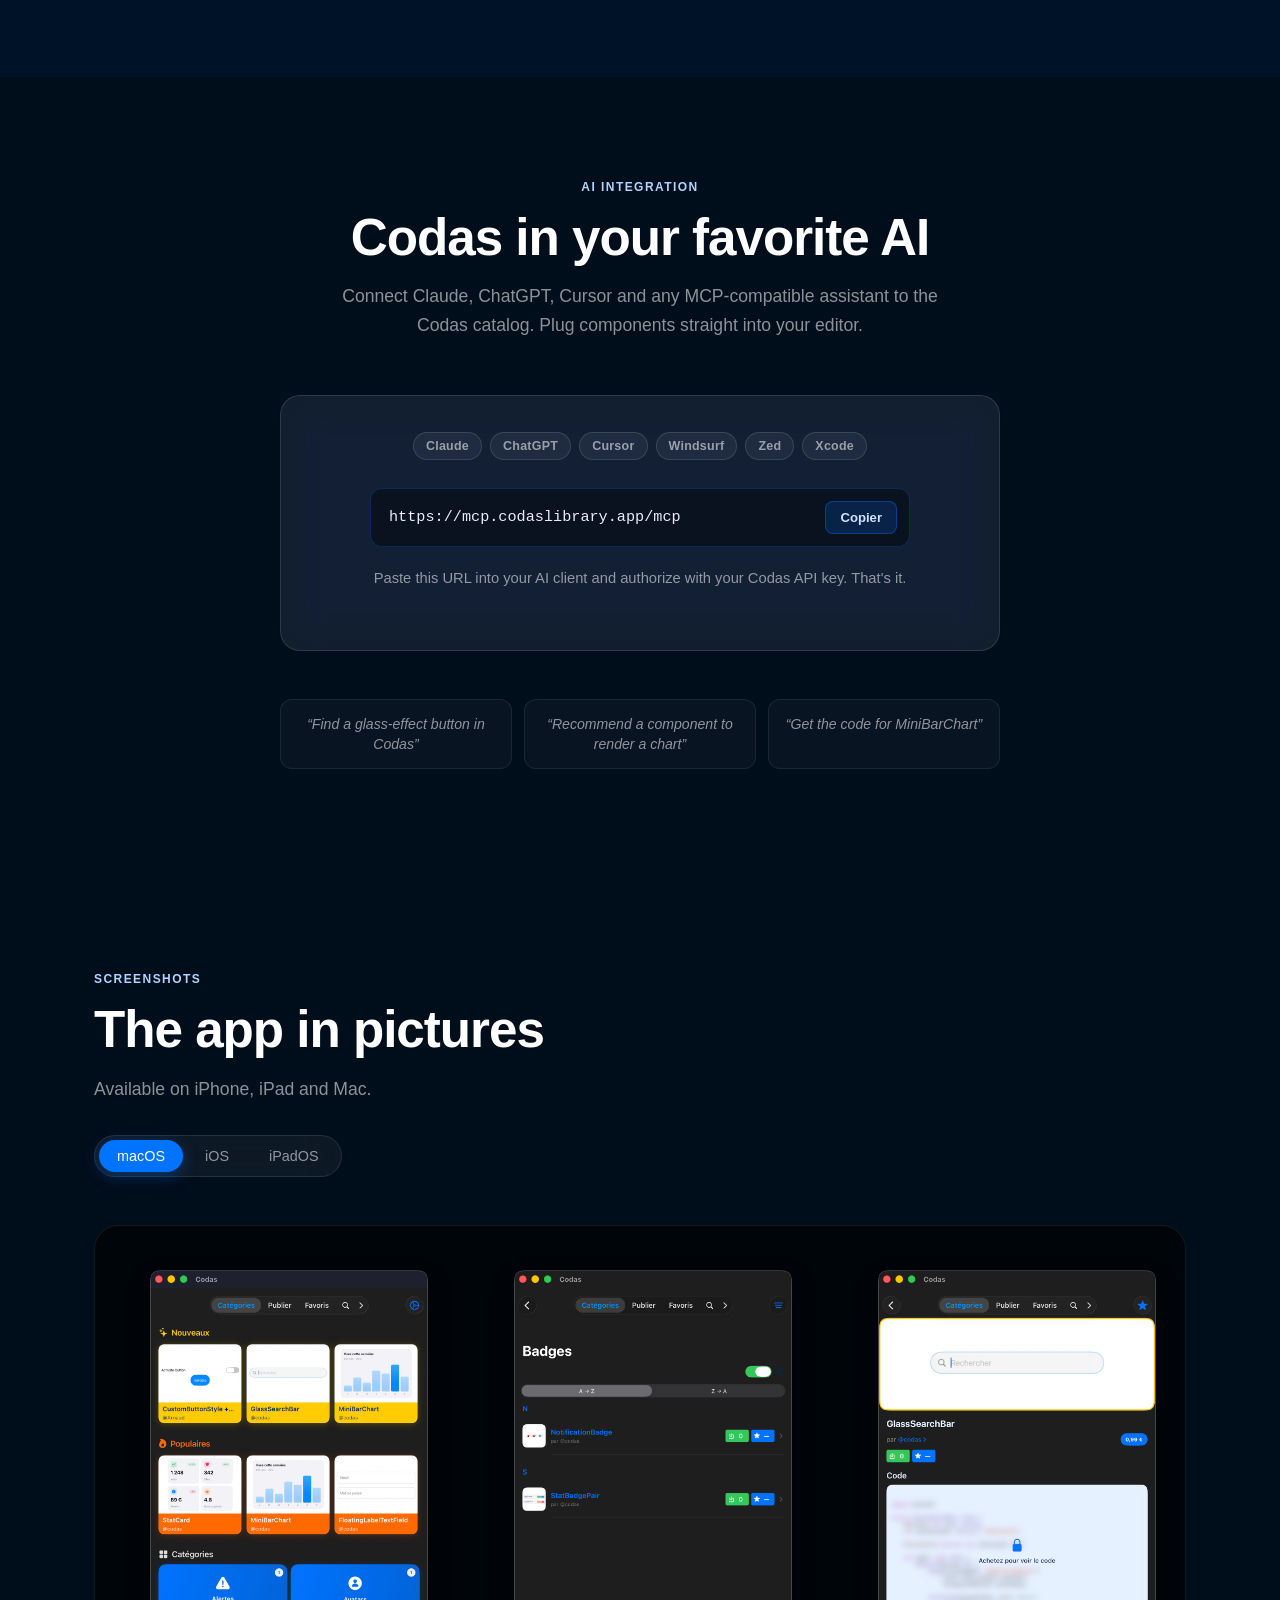
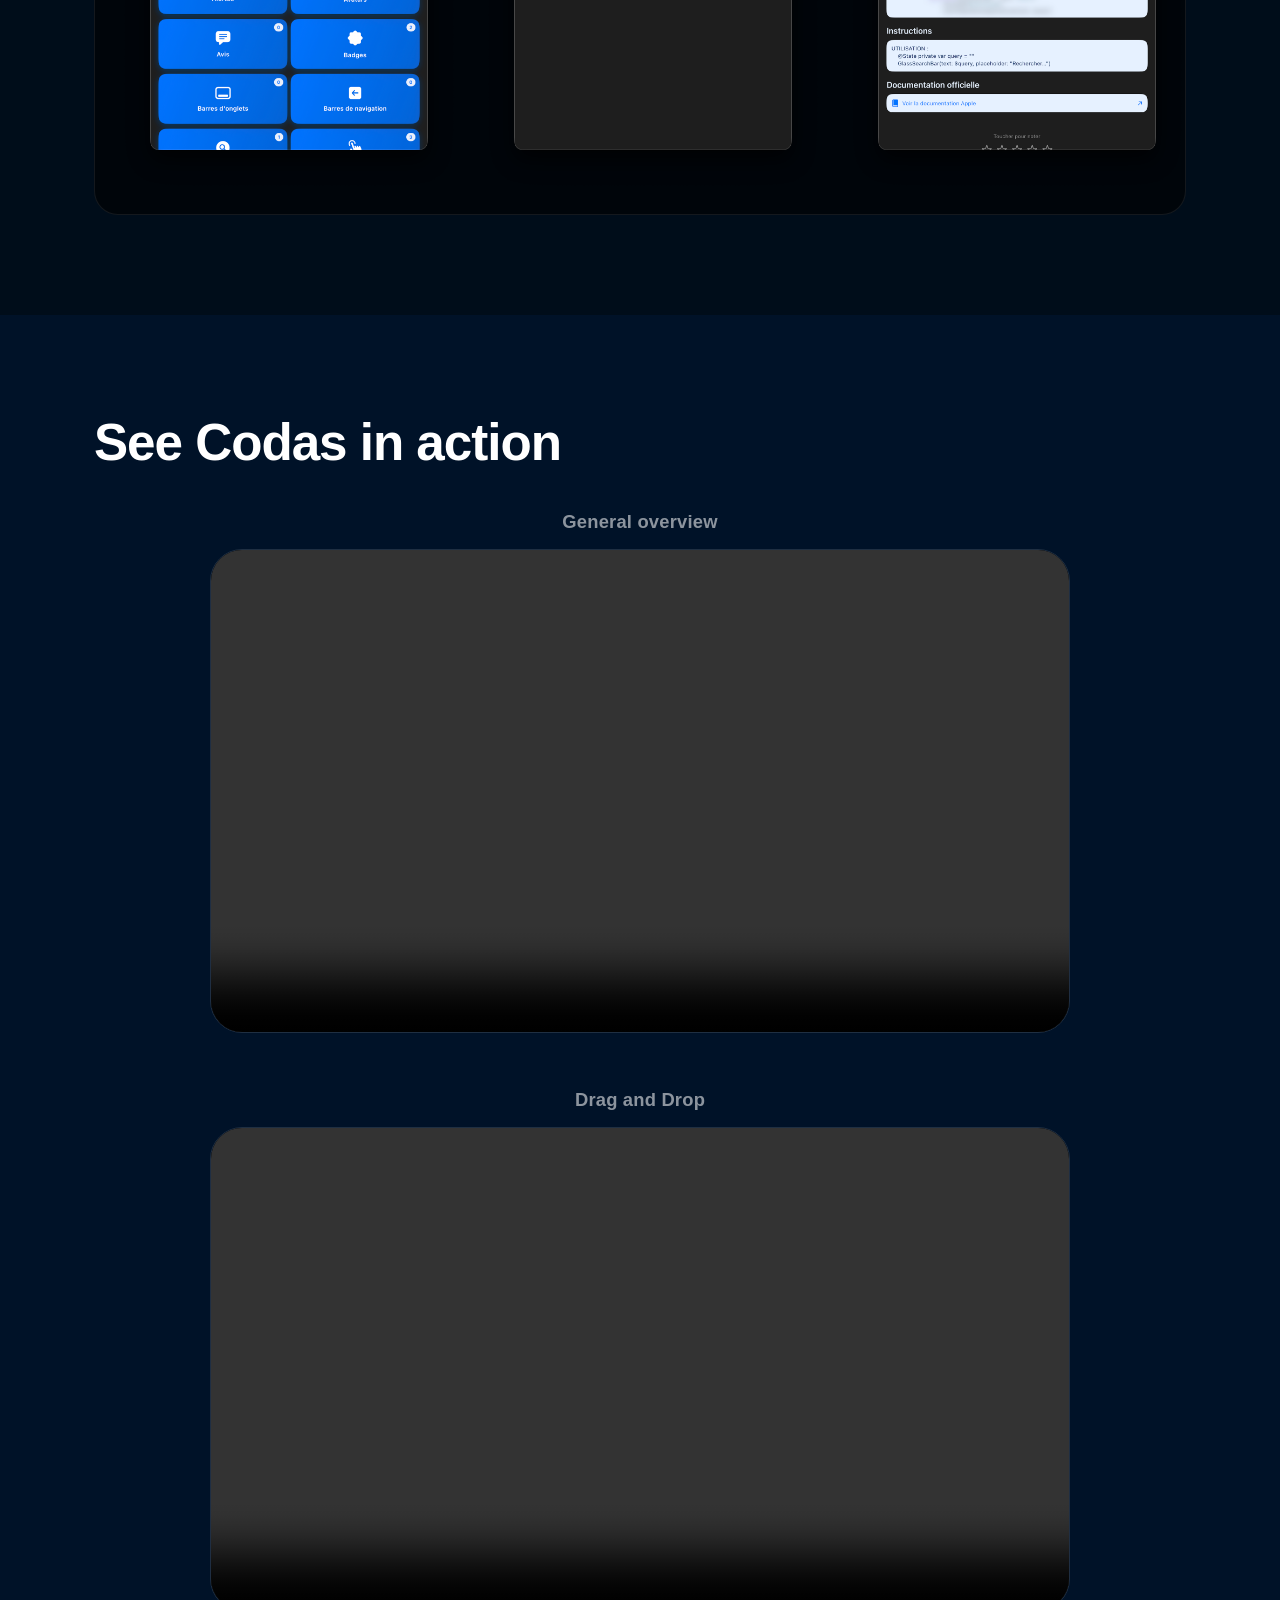
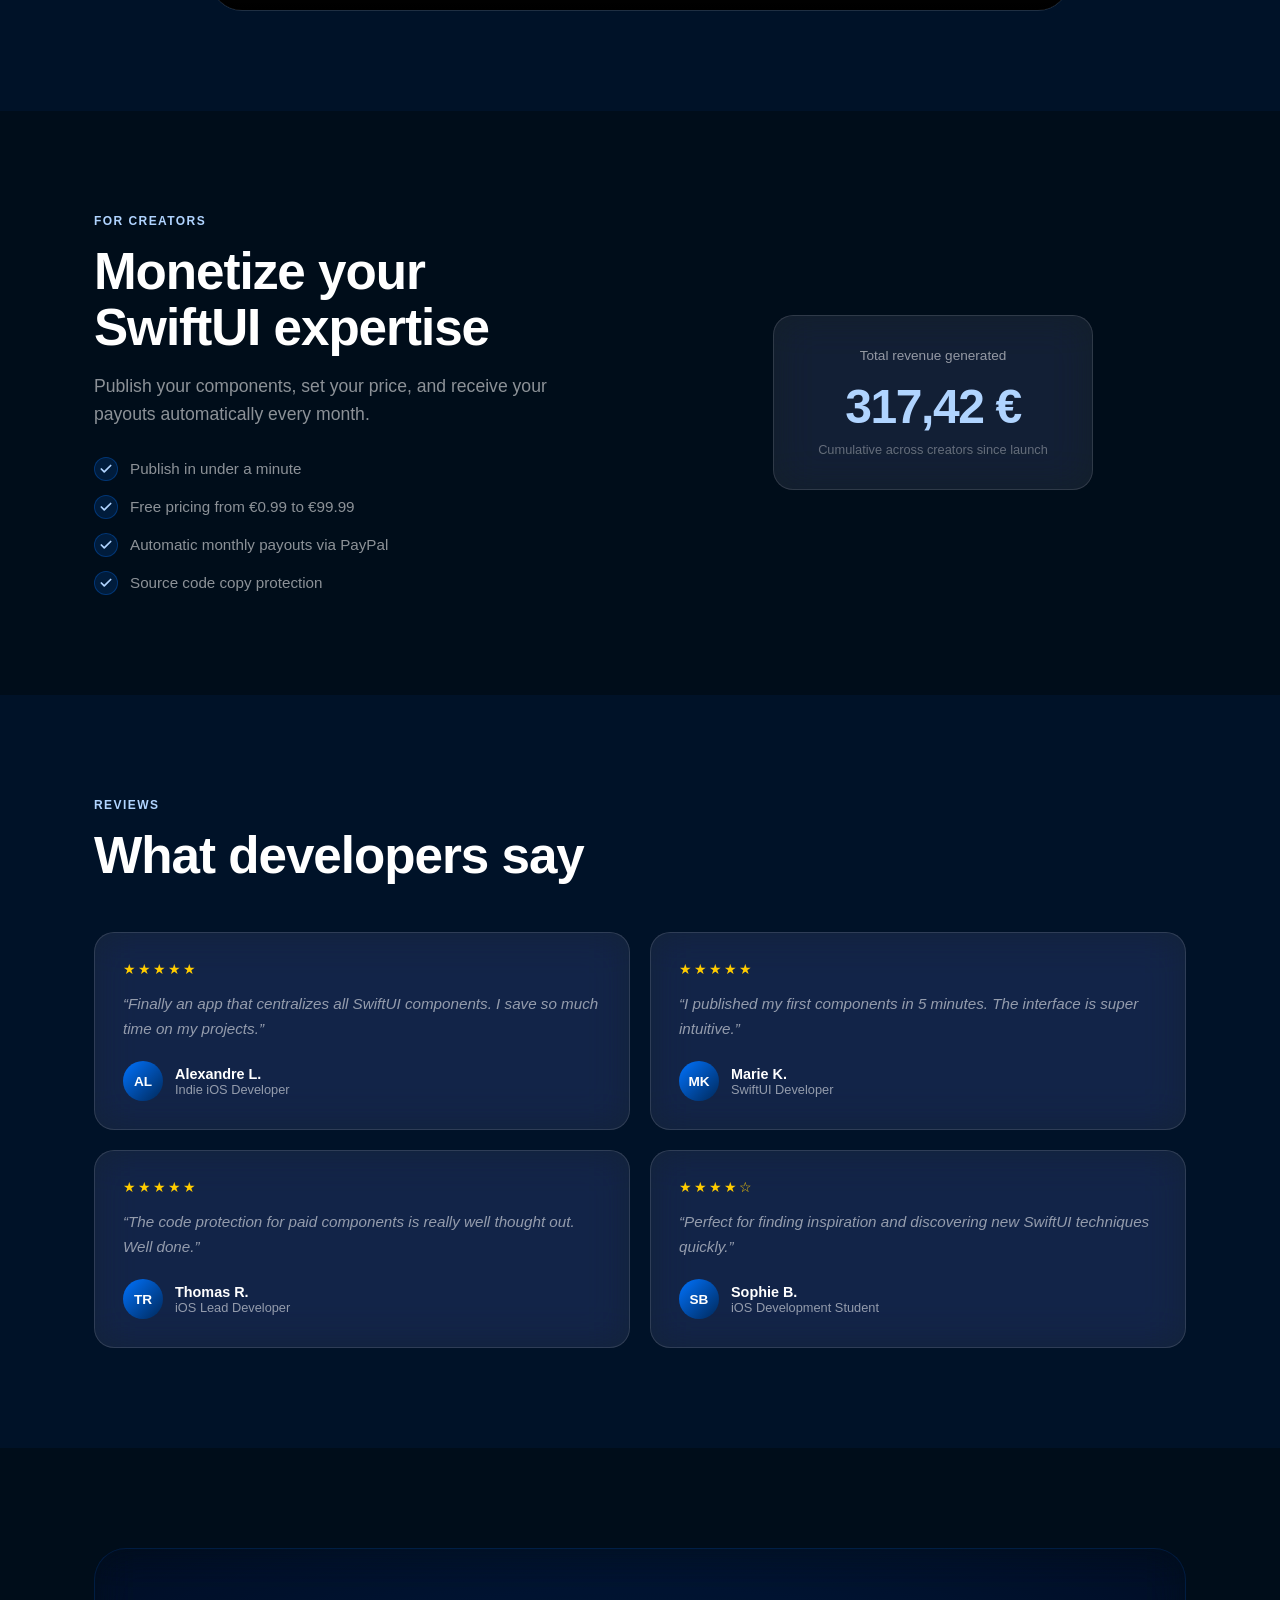
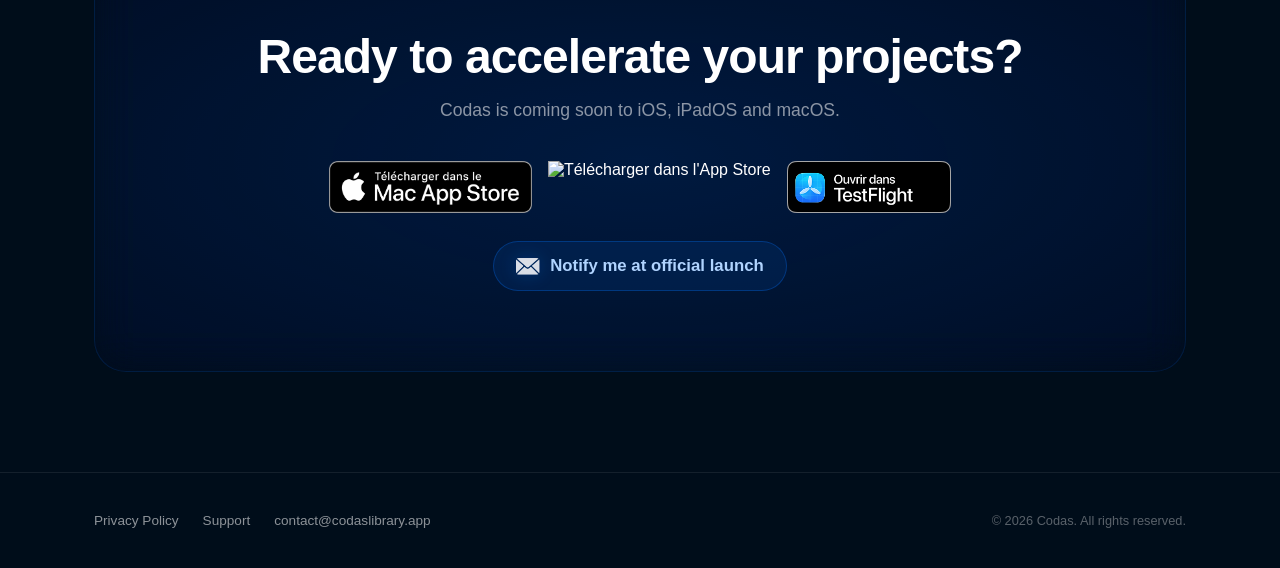
==== commit e432e404: "deploy: 98632b5d02a6bd267301730bb02ed30025e44a9f" ====
--- a/index.html
+++ b/index.html
@@ -3,22 +3,100 @@
 <head>
   <meta charset="UTF-8" />
   <meta name="viewport" content="width=device-width, initial-scale=1.0" />
+
+  <!-- Smart App Banner — promeut l'app Codas sur iOS/iPadOS/visionOS Safari -->
+  <meta name="apple-itunes-app" content="app-id=6761374241, app-argument=https://codaslibrary.app/" />
+
   <title>Codas — Bibliothèque de composants SwiftUI</title>
   <meta name="description" content="Découvrez, partagez et achetez des composants SwiftUI prêts à l'emploi. La marketplace pour développeurs iOS." />
 
-  <!-- Open Graph -->
-  <meta property="og:title" content="Codas — SwiftUI Components Library" />
-  <meta property="og:description" content="Discover, share and purchase ready-to-use SwiftUI components." />
+  <!-- Open Graph — cohérent avec le HTML source (FR), que i18n.js réécrit
+       en EN côté client si le visiteur bascule la langue -->
+  <meta property="og:title" content="Codas — Bibliothèque de composants SwiftUI" />
+  <meta property="og:description" content="Découvrez, partagez et achetez des composants SwiftUI prêts à l'emploi. La marketplace pour développeurs iOS." />
   <meta property="og:image" content="https://codaslibrary.app/assets/og-image.png" />
   <meta property="og:url" content="https://codaslibrary.app" />
   <meta property="og:type" content="website" />
+  <meta property="og:locale" content="fr_FR" />
+  <meta property="og:locale:alternate" content="en_US" />
 
   <!-- Twitter -->
   <meta name="twitter:card" content="summary_large_image" />
+  <meta name="twitter:title" content="Codas — Bibliothèque de composants SwiftUI" />
+  <meta name="twitter:description" content="Découvrez, partagez et achetez des composants SwiftUI prêts à l'emploi. La marketplace pour développeurs iOS." />
   <meta name="twitter:image" content="https://codaslibrary.app/assets/og-image.png" />
 
   <link rel="canonical" href="https://codaslibrary.app" />
+  <link rel="alternate" hreflang="fr" href="https://codaslibrary.app/" />
+  <link rel="alternate" hreflang="en" href="https://codaslibrary.app/en/" />
+  <link rel="alternate" hreflang="x-default" href="https://codaslibrary.app/" />
   <link rel="stylesheet" href="css/main.css" />
+
+  <!-- JSON-LD — SoftwareApplication + avis, pour les rich snippets Google -->
+  <script type="application/ld+json">
+  {
+    "@context": "https://schema.org",
+    "@type": "SoftwareApplication",
+    "name": "Codas",
+    "alternateName": "Codas — Bibliothèque de composants SwiftUI",
+    "url": "https://codaslibrary.app",
+    "description": "Découvrez, partagez et achetez des composants SwiftUI prêts à l'emploi. La marketplace pour développeurs iOS.",
+    "applicationCategory": "DeveloperApplication",
+    "operatingSystem": "iOS, iPadOS, macOS",
+    "image": "https://codaslibrary.app/assets/og-image.png",
+    "offers": {
+      "@type": "AggregateOffer",
+      "priceCurrency": "EUR",
+      "lowPrice": "0",
+      "highPrice": "99.99"
+    },
+    "aggregateRating": {
+      "@type": "AggregateRating",
+      "ratingValue": "4.8",
+      "reviewCount": "4",
+      "bestRating": "5",
+      "worstRating": "1"
+    },
+    "review": [
+      {
+        "@type": "Review",
+        "reviewRating": { "@type": "Rating", "ratingValue": "5", "bestRating": "5" },
+        "author": { "@type": "Person", "name": "Alexandre L." },
+        "reviewBody": "Enfin une app qui centralise tous les composants SwiftUI. Je gagne un temps fou sur mes projets."
+      },
+      {
+        "@type": "Review",
+        "reviewRating": { "@type": "Rating", "ratingValue": "5", "bestRating": "5" },
+        "author": { "@type": "Person", "name": "Marie K." },
+        "reviewBody": "J'ai publié mes premiers composants en 5 minutes. L'interface est super intuitive."
+      },
+      {
+        "@type": "Review",
+        "reviewRating": { "@type": "Rating", "ratingValue": "5", "bestRating": "5" },
+        "author": { "@type": "Person", "name": "Thomas R." },
+        "reviewBody": "La protection du code pour les composants payants est vraiment bien pensée. Bravo."
+      },
+      {
+        "@type": "Review",
+        "reviewRating": { "@type": "Rating", "ratingValue": "4", "bestRating": "5" },
+        "author": { "@type": "Person", "name": "Sophie B." },
+        "reviewBody": "Parfait pour trouver de l'inspiration et découvrir de nouvelles techniques SwiftUI rapidement."
+      }
+    ]
+  }
+  </script>
+
+  <!-- JSON-LD — Organization, pour l'entité Codas dans le Knowledge Graph -->
+  <script type="application/ld+json">
+  {
+    "@context": "https://schema.org",
+    "@type": "Organization",
+    "name": "Codas",
+    "url": "https://codaslibrary.app",
+    "logo": "https://codaslibrary.app/assets/appicon.png",
+    "email": "contact@codaslibrary.app"
+  }
+  </script>
 </head>
 <body>
 
@@ -47,7 +125,10 @@
       <div class="nav-right">
         <div class="lang-switcher">
           <button class="lang-btn active" onclick="setLang('fr')">FR</button>
-          <button class="lang-btn" onclick="setLang('en')">EN</button>
+          <!-- <a> plutôt que <button> : un vrai lien crawlable vers /en/
+               pour Googlebot et les visiteurs sans JS. Le clic JS
+               (setLang) reste instantané pour l'utilisateur classique. -->
+          <a class="lang-btn" href="/en/" onclick="event.preventDefault(); setLang('en');">EN</a>
         </div>
         <a href="#download" class="btn-glass"
            data-fr="Télécharger"
@@ -75,6 +156,15 @@
           </p>
 
           <div class="hero-badges">
+            <div class="badge-with-label">
+              <a href="https://apps.apple.com/app/id6761374241" class="apple-badge-link" target="_blank" rel="noopener">
+                <img draggable="false" src="assets/badges/mac-app-store-fr.png"
+                     alt="Télécharger dans le Mac App Store"
+                     class="apple-badge-img" />
+              </a>
+              <span class="badge-label badge-label--available"
+                    data-fr="Disponible sur Mac" data-en="Available on Mac">Disponible sur Mac</span>
+            </div>
             <div class="badge-with-label">
               <a href="#" class="apple-badge-link" data-action="notify-modal"
                  data-fr-tooltip="Prévenez-moi à la sortie"
@@ -202,7 +292,6 @@
       <div class="mcp-card glass reveal">
         <div class="mcp-clients">
           <span class="mcp-client-chip">Claude</span>
-          <span class="mcp-client-chip">Oreus VOX</span>
           <span class="mcp-client-chip">ChatGPT</span>
           <span class="mcp-client-chip">Cursor</span>
           <span class="mcp-client-chip">Windsurf</span>
@@ -501,6 +590,11 @@
           Codas arrive bientôt sur iOS, iPadOS et macOS.
         </p>
         <div class="download-badges">
+          <a href="https://apps.apple.com/app/id6761374241" class="apple-badge-link" target="_blank" rel="noopener">
+            <img draggable="false" src="assets/badges/mac-app-store-fr.png"
+                 alt="Télécharger dans le Mac App Store"
+                 class="apple-badge-img" />
+          </a>
           <a href="#" class="apple-badge-link" data-action="notify-modal">
             <img draggable="false" src="https://toolbox.marketingtools.apple.com/api/v2/badges/download-on-the-app-store/black/fr-fr"
                  alt="Télécharger dans l'App Store"
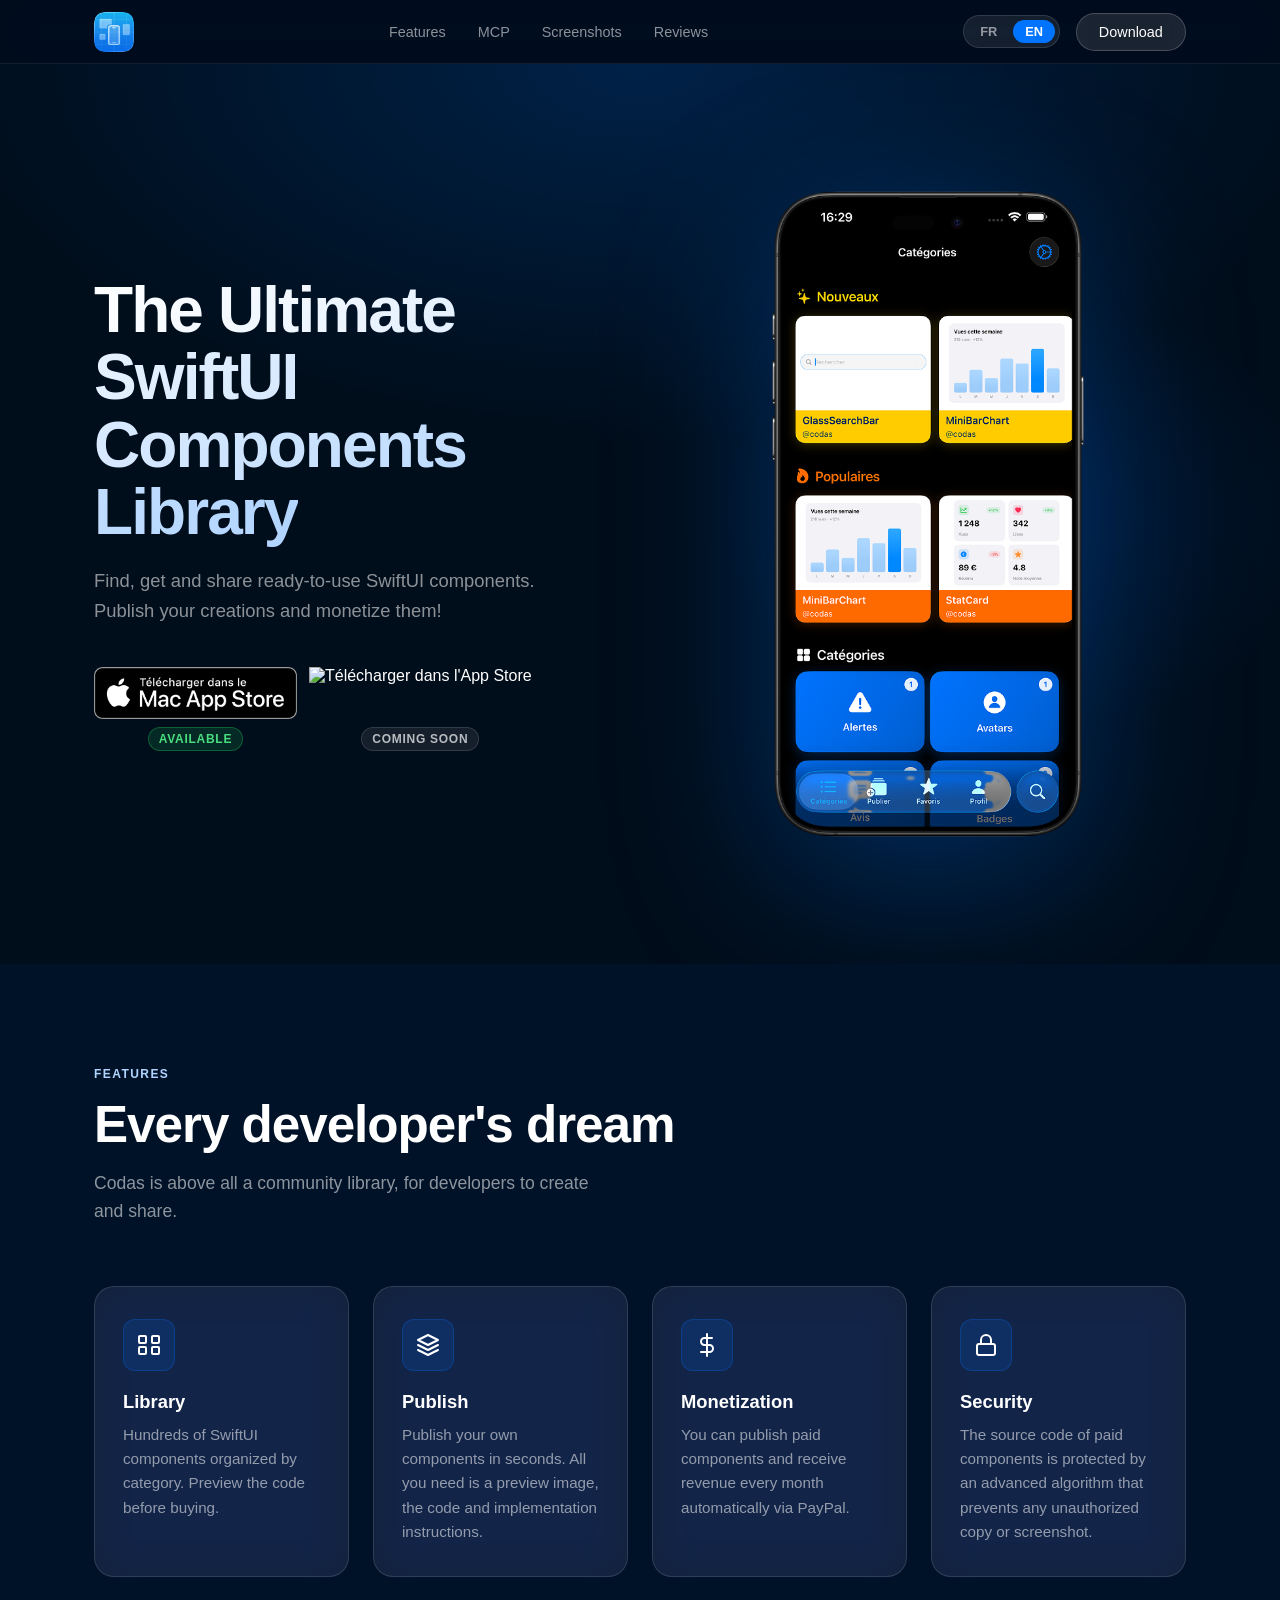
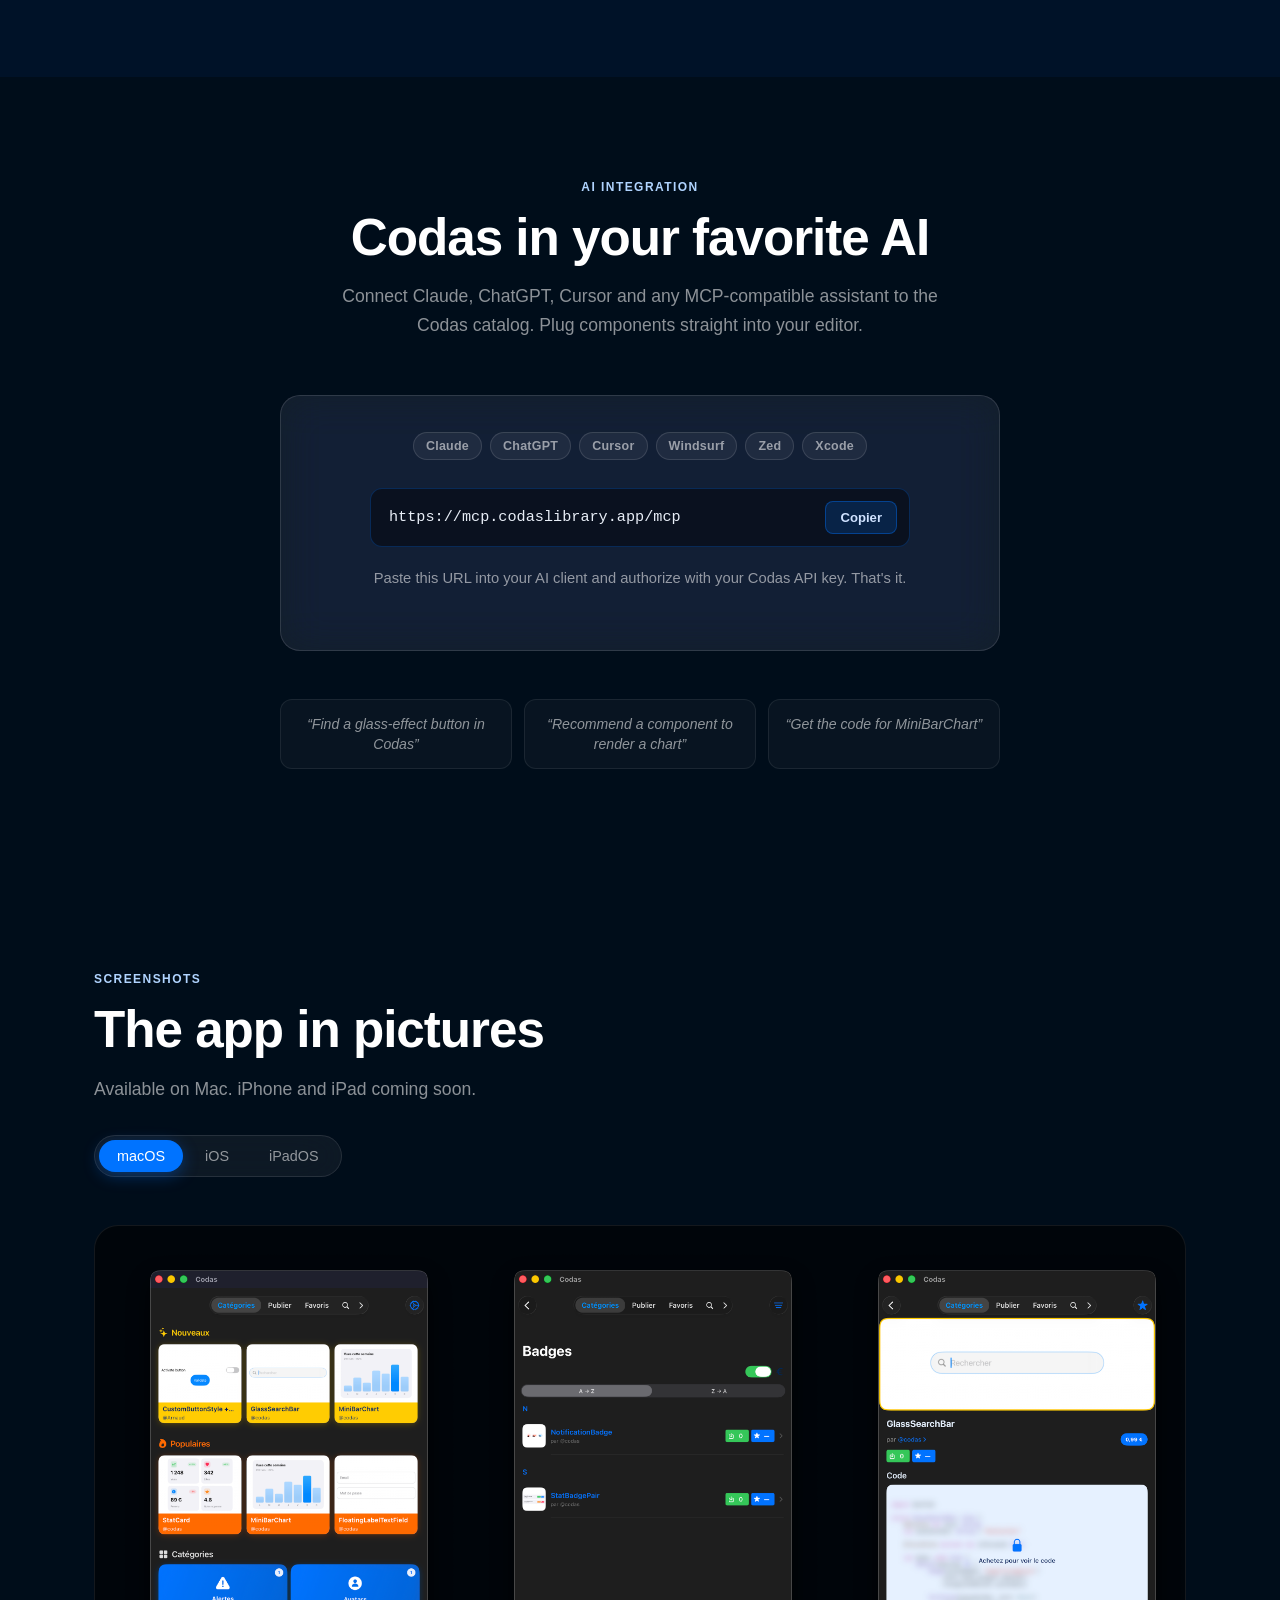
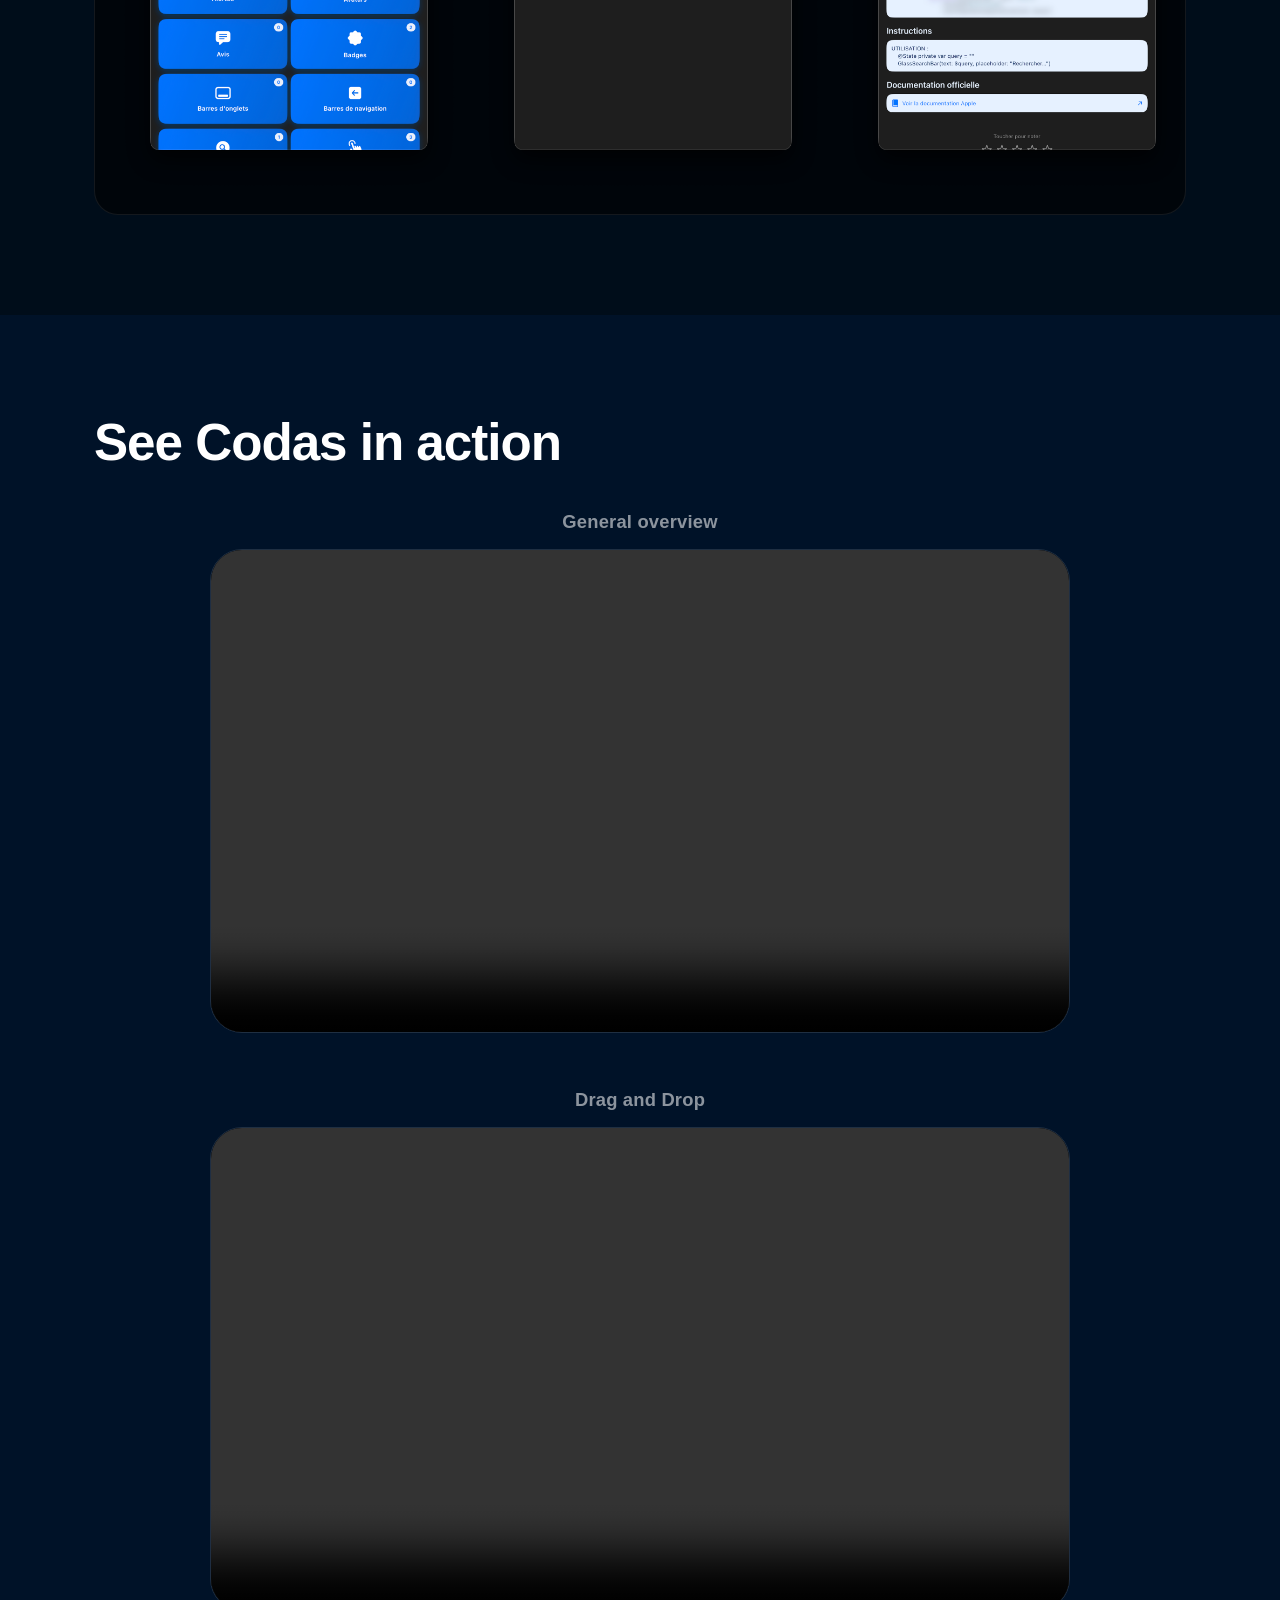
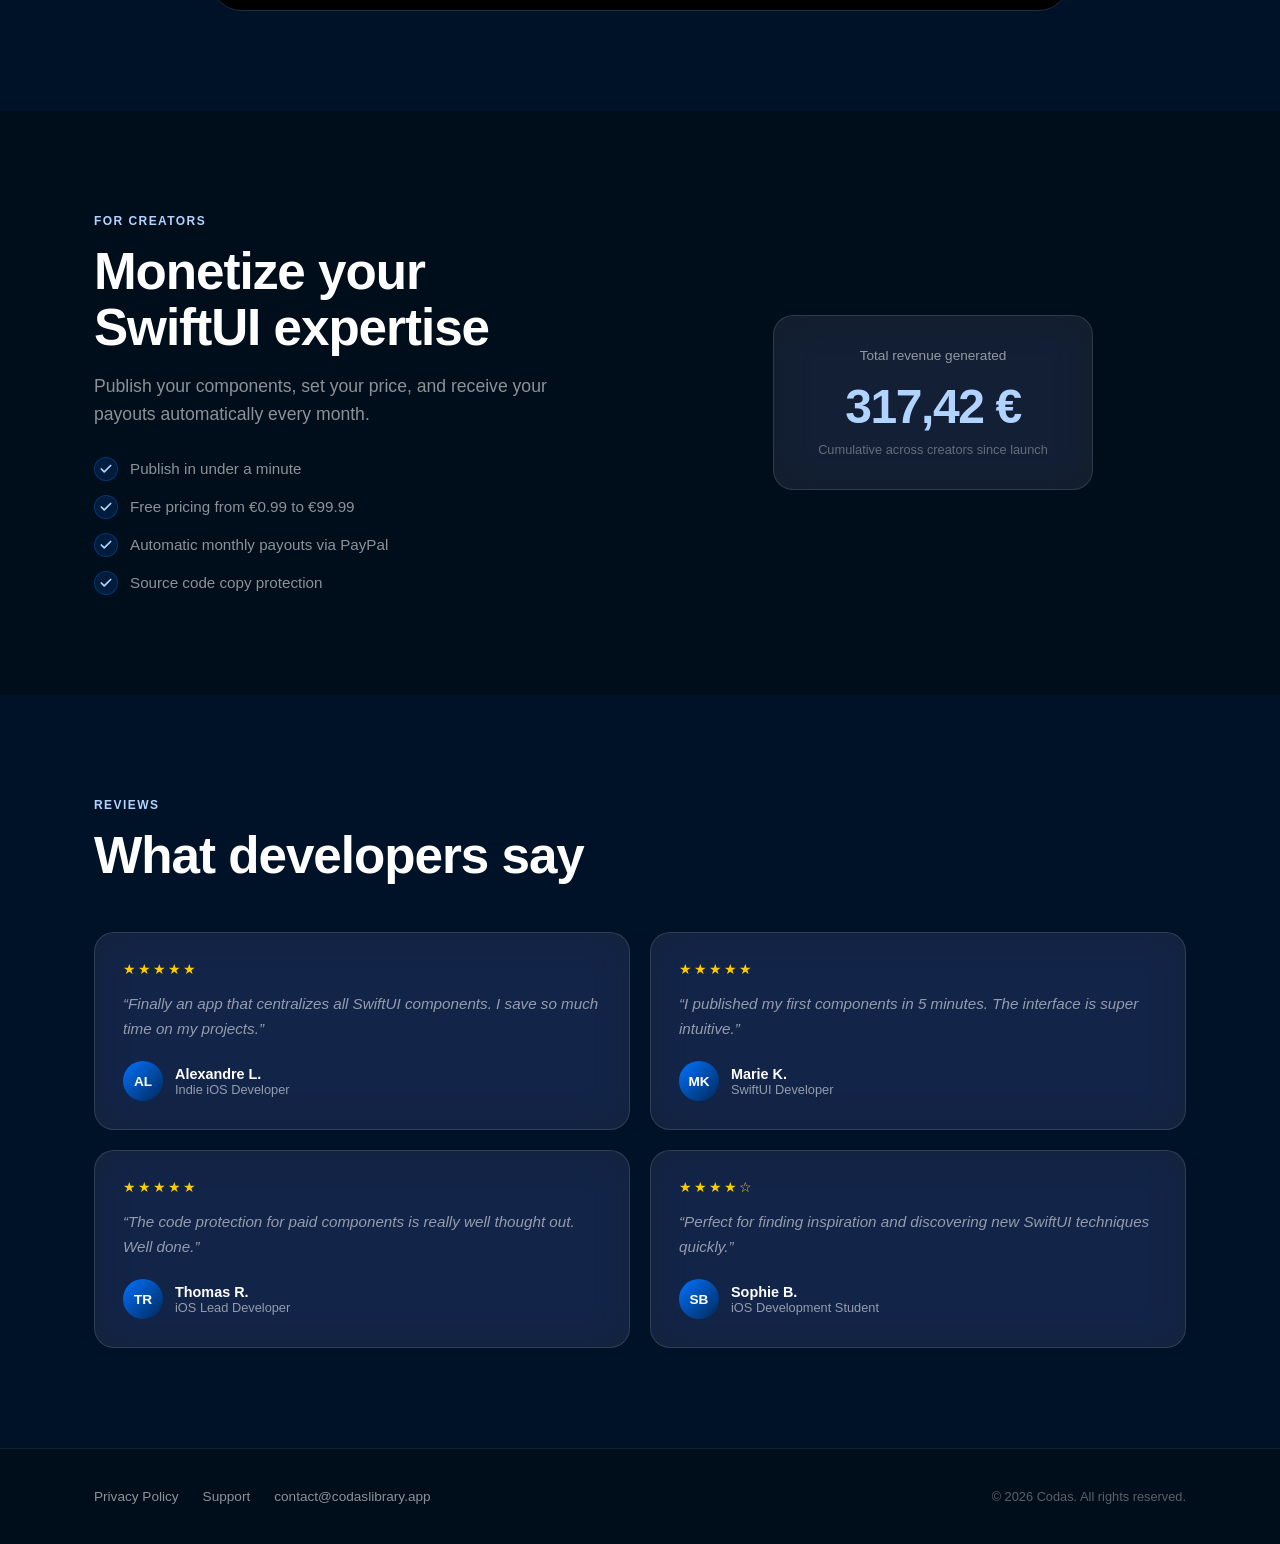
==== commit 5577bf72: "deploy: 0c2b9044cfaffcc297a51cd7acae8b4a0878103f" ====
--- a/index.html
+++ b/index.html
@@ -130,7 +130,7 @@
                (setLang) reste instantané pour l'utilisateur classique. -->
           <a class="lang-btn" href="/en/" onclick="event.preventDefault(); setLang('en');">EN</a>
         </div>
-        <a href="#download" class="btn-glass"
+        <a href="https://apps.apple.com/app/id6761374241" target="_blank" rel="noopener" class="btn-glass"
            data-fr="Télécharger"
            data-en="Download">Télécharger</a>
       </div>
@@ -163,7 +163,7 @@
                      class="apple-badge-img" />
               </a>
               <span class="badge-label badge-label--available"
-                    data-fr="Disponible sur Mac" data-en="Available on Mac">Disponible sur Mac</span>
+                    data-fr="Disponible" data-en="Available">Disponible</span>
             </div>
             <div class="badge-with-label">
               <a href="#" class="apple-badge-link" data-action="notify-modal"
@@ -176,15 +176,6 @@
               <span class="badge-label badge-label--upcoming"
                     data-fr="Prochainement" data-en="Coming soon">Prochainement</span>
             </div>
-            <div class="badge-with-label">
-              <a href="https://testflight.apple.com/join/h63ajDGa" class="testflight-badge-link" target="_blank" rel="noopener">
-                <img draggable="false" src="assets/badges/testflight.png"
-                     alt="Ouvrir dans TestFlight"
-                     class="testflight-badge-img" />
-              </a>
-              <span class="badge-label badge-label--available"
-                    data-fr="Disponible" data-en="Available">Disponible</span>
-            </div>
           </div>
         </div>
 
@@ -336,9 +327,9 @@
           L'app en images
         </h2>
         <p class="section-subtitle reveal"
-           data-fr="Disponible sur iPhone, iPad et Mac."
-           data-en="Available on iPhone, iPad and Mac.">
-          Disponible sur iPhone, iPad et Mac.
+           data-fr="Disponible sur Mac. iPhone et iPad à venir."
+           data-en="Available on Mac. iPhone and iPad coming soon.">
+          Disponible sur Mac. iPhone et iPad à venir.
         </p>
       </div>
 
@@ -575,47 +566,6 @@
     </div>
   </section>
 
-  <!-- ── DOWNLOAD ───────────────────────────────────────── -->
-  <section id="download">
-    <div class="container">
-      <div class="download-inner glass">
-        <h2 class="download-title"
-            data-fr="Prêt à accélérer vos projets ?"
-            data-en="Ready to accelerate your projects?">
-          Prêt à accélérer vos projets ?
-        </h2>
-        <p class="download-subtitle"
-           data-fr="Codas arrive bientôt sur iOS, iPadOS et macOS."
-           data-en="Codas is coming soon to iOS, iPadOS and macOS.">
-          Codas arrive bientôt sur iOS, iPadOS et macOS.
-        </p>
-        <div class="download-badges">
-          <a href="https://apps.apple.com/app/id6761374241" class="apple-badge-link" target="_blank" rel="noopener">
-            <img draggable="false" src="assets/badges/mac-app-store-fr.png"
-                 alt="Télécharger dans le Mac App Store"
-                 class="apple-badge-img" />
-          </a>
-          <a href="#" class="apple-badge-link" data-action="notify-modal">
-            <img draggable="false" src="https://toolbox.marketingtools.apple.com/api/v2/badges/download-on-the-app-store/black/fr-fr"
-                 alt="Télécharger dans l'App Store"
-                 class="apple-badge-img" />
-          </a>
-          <a href="https://testflight.apple.com/join/h63ajDGa" class="testflight-badge-link" target="_blank" rel="noopener">
-            <img draggable="false" src="assets/badges/testflight.png"
-                 alt="Ouvrir dans TestFlight"
-                 class="testflight-badge-img" />
-          </a>
-        </div>
-
-        <a href="#" class="download-notify reveal" data-action="notify-modal">
-          <img src="assets/envelope.png" alt="" class="download-notify-icon" draggable="false" />
-          <span class="download-notify-text"
-                data-fr="Prévenez-moi à la sortie officielle"
-                data-en="Notify me at official launch">Prévenez-moi à la sortie officielle</span>
-        </a>
-      </div>
-    </div>
-  </section>
 
   <!-- ── NOTIFY MODAL ───────────────────────────────────── -->
   <div id="notify-modal" class="notify-modal" hidden aria-hidden="true">
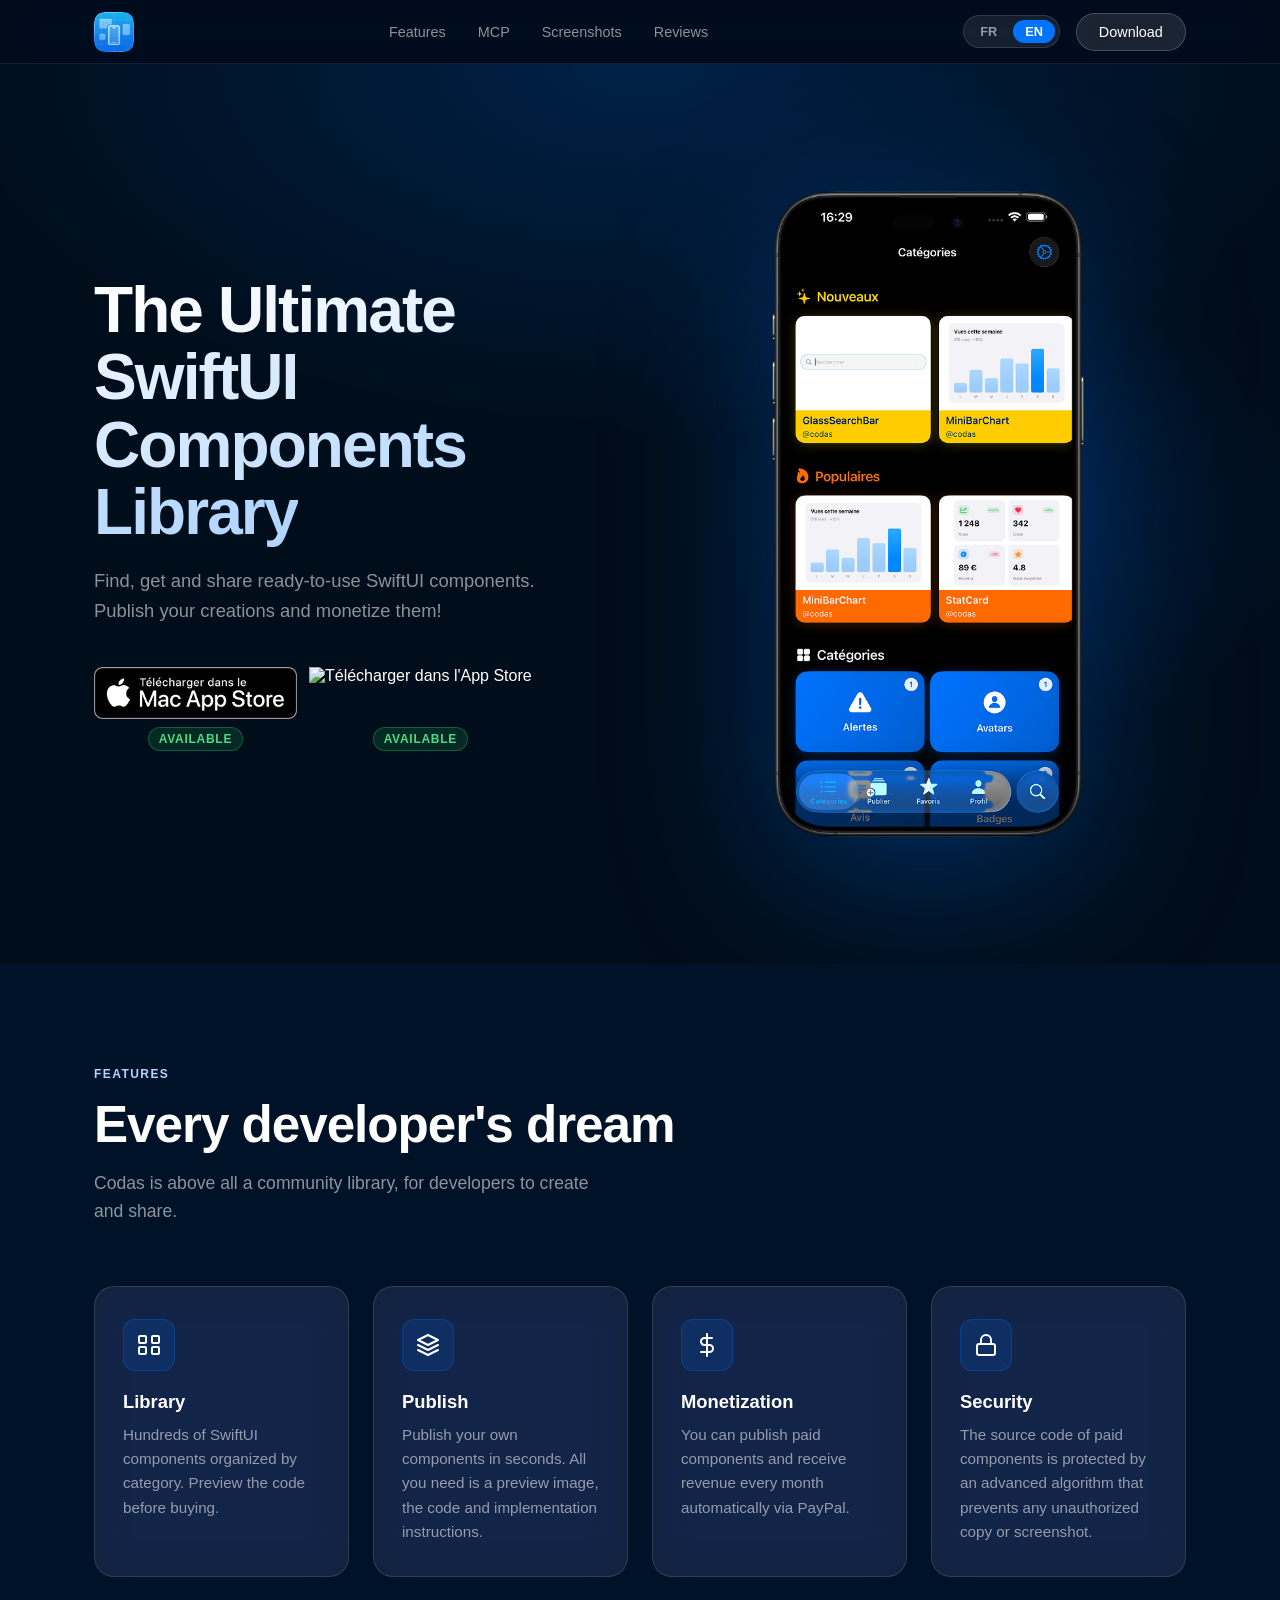
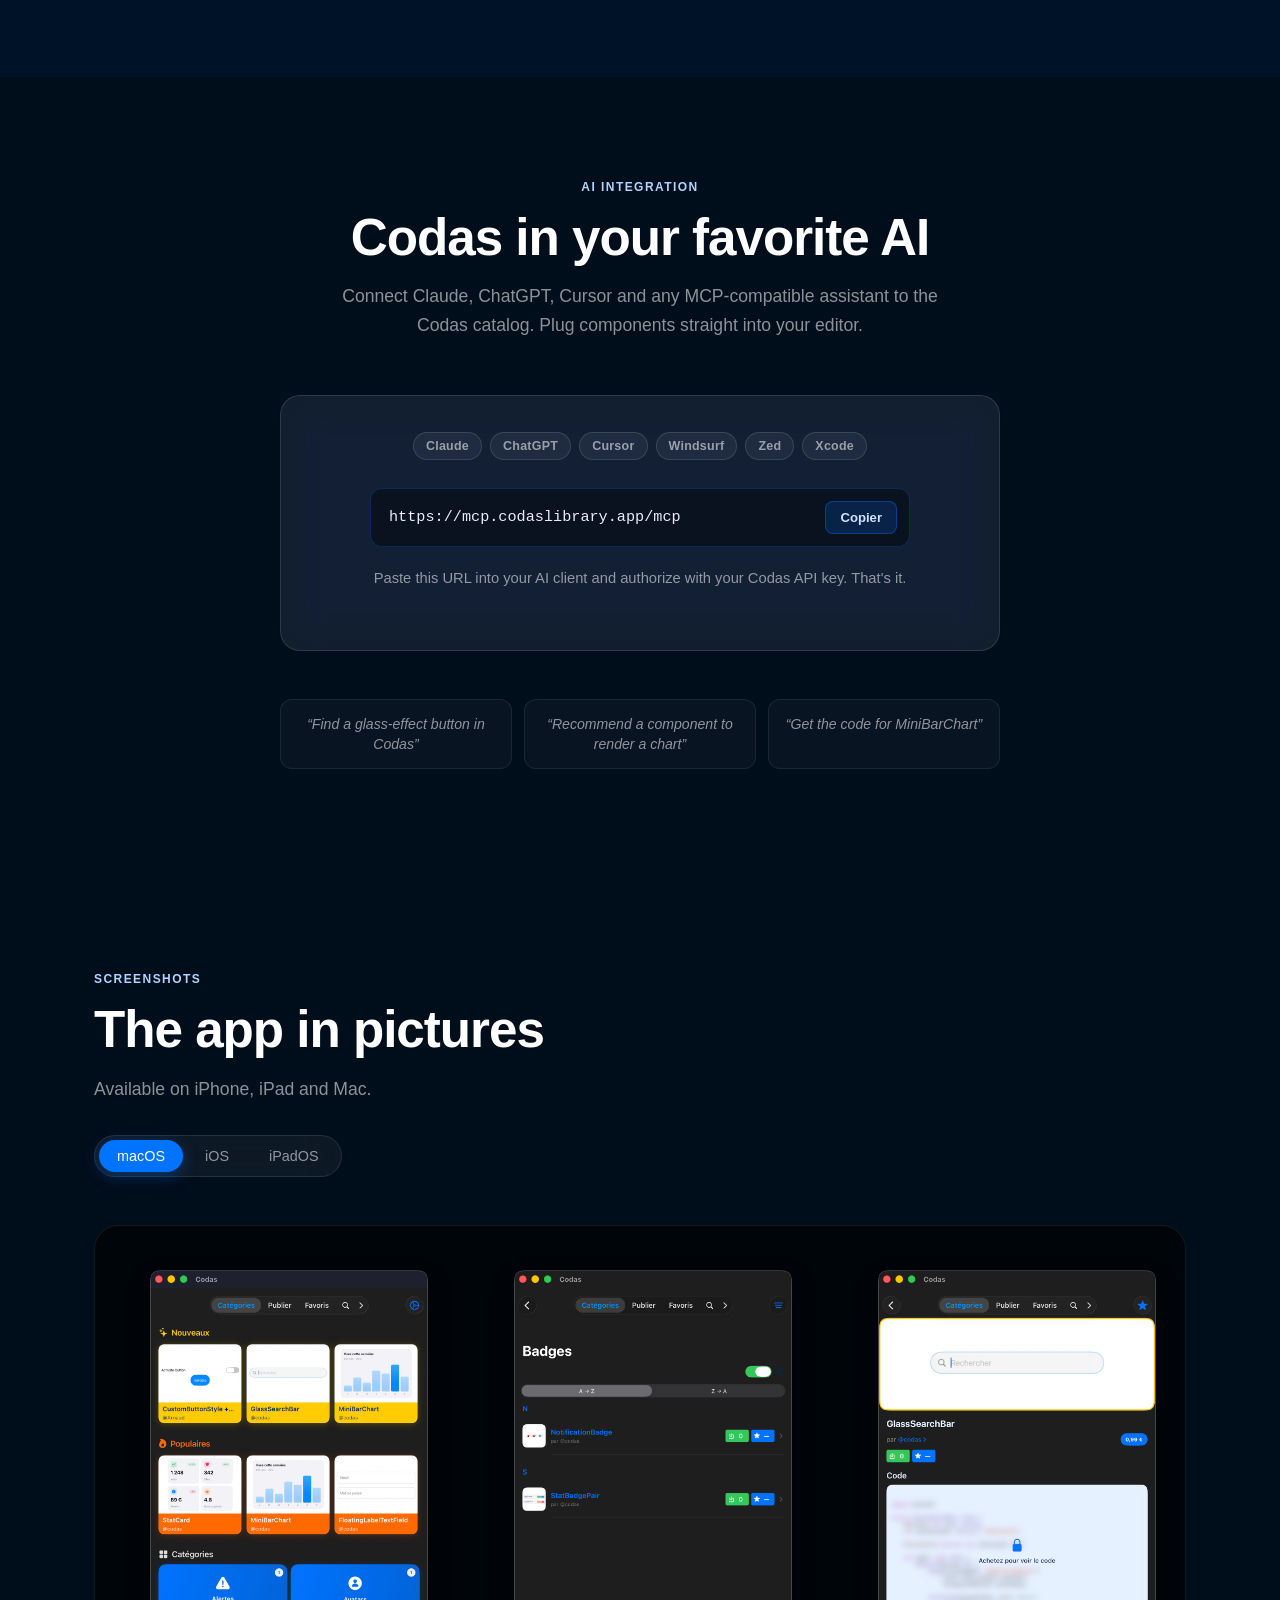
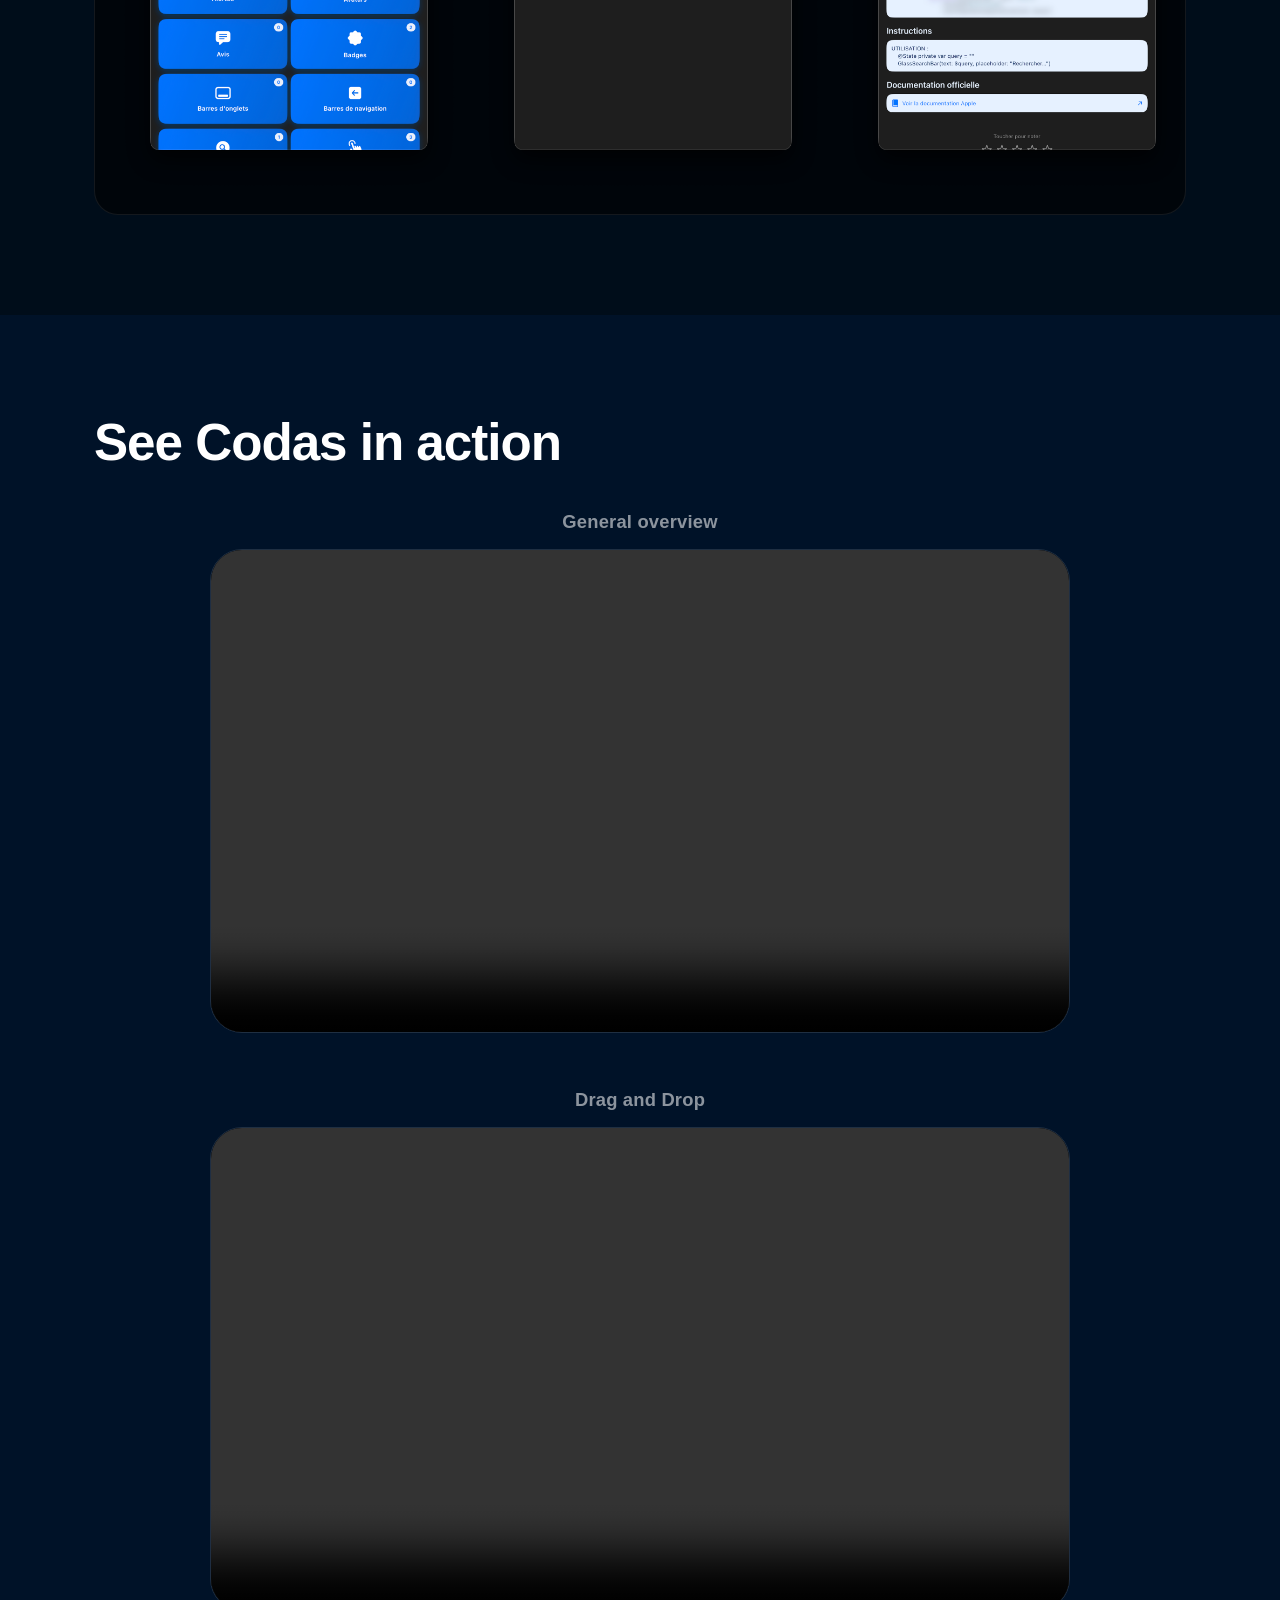
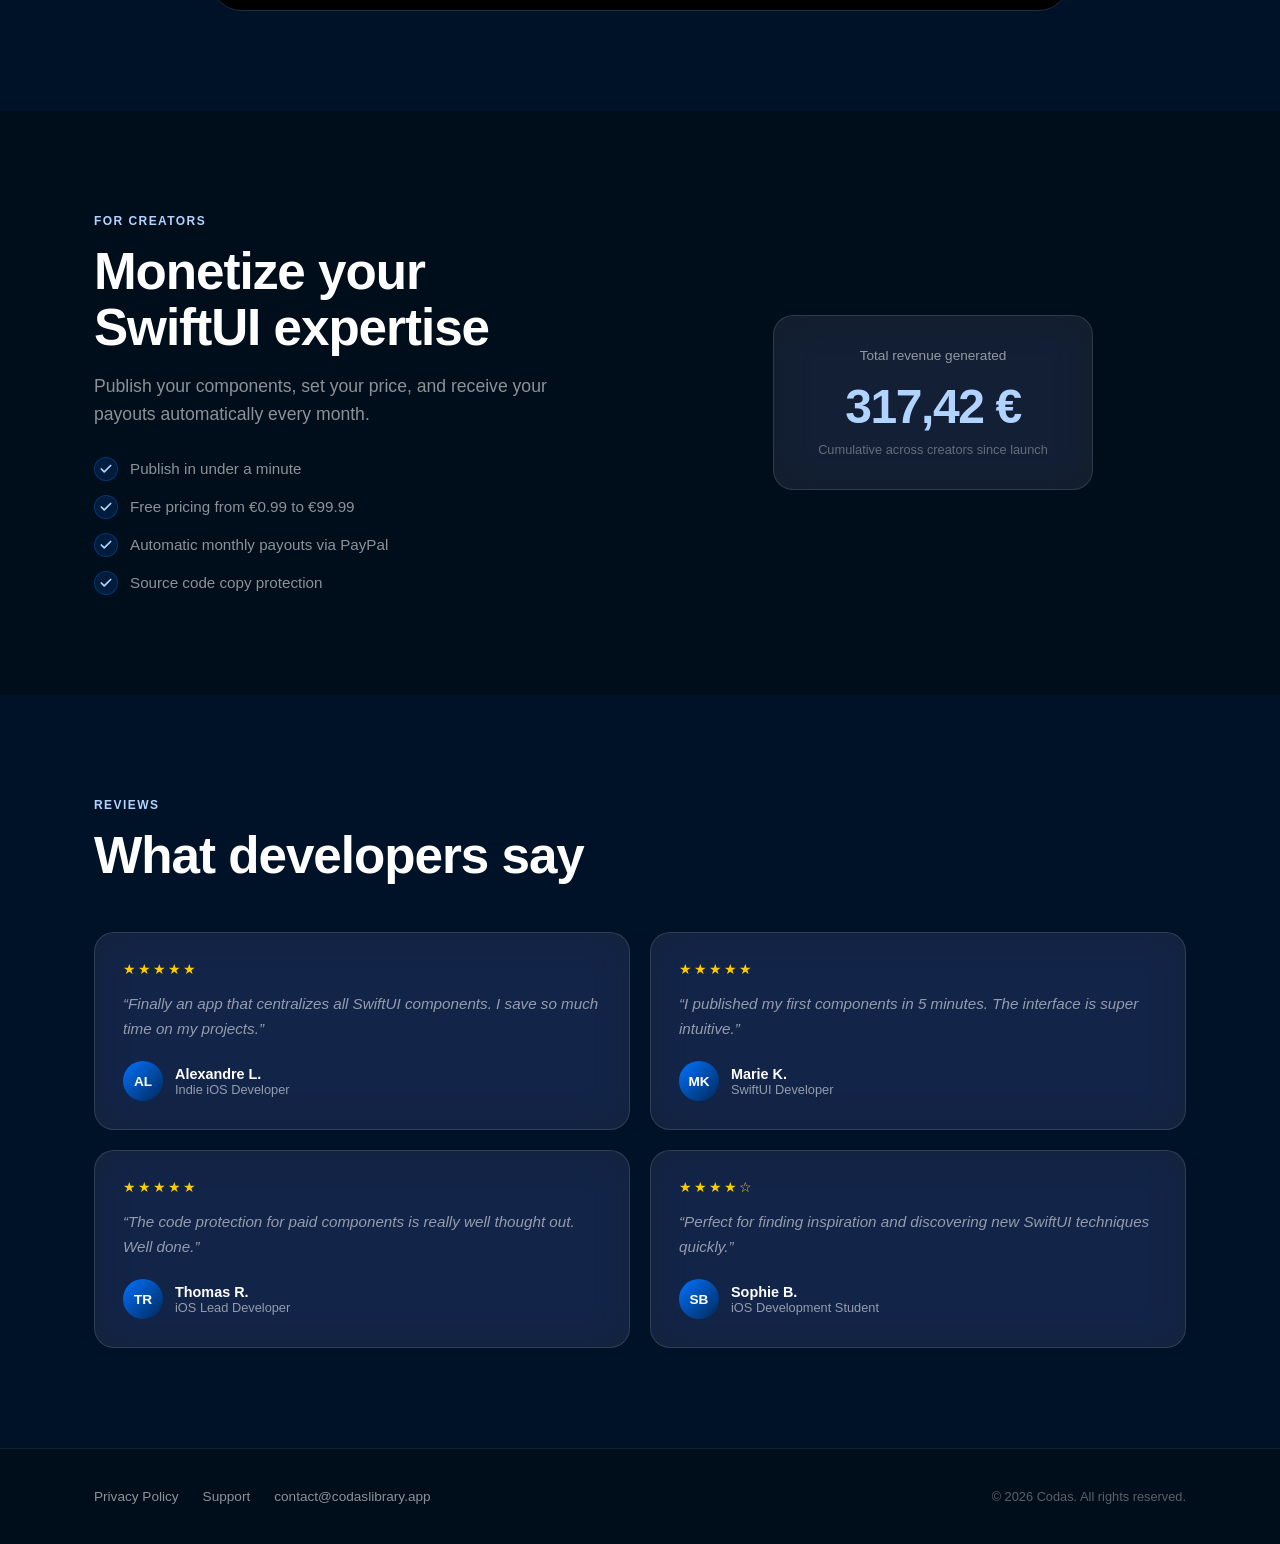
==== commit 58fc91dc: "deploy: 786983682dd7be28c5793482b27b66a28fa3c0cd" ====
--- a/index.html
+++ b/index.html
@@ -130,7 +130,7 @@
                (setLang) reste instantané pour l'utilisateur classique. -->
           <a class="lang-btn" href="/en/" onclick="event.preventDefault(); setLang('en');">EN</a>
         </div>
-        <a href="https://apps.apple.com/app/id6761374241" target="_blank" rel="noopener" class="btn-glass"
+        <a href="https://apps.apple.com/app/codas-component-library/id6761374241" target="_blank" rel="noopener" class="btn-glass"
            data-fr="Télécharger"
            data-en="Download">Télécharger</a>
       </div>
@@ -157,7 +157,7 @@
 
           <div class="hero-badges">
             <div class="badge-with-label">
-              <a href="https://apps.apple.com/app/id6761374241" class="apple-badge-link" target="_blank" rel="noopener">
+              <a href="https://apps.apple.com/app/codas-component-library/id6761374241" class="apple-badge-link" target="_blank" rel="noopener">
                 <img draggable="false" src="assets/badges/mac-app-store-fr.png"
                      alt="Télécharger dans le Mac App Store"
                      class="apple-badge-img" />
@@ -166,15 +166,13 @@
                     data-fr="Disponible" data-en="Available">Disponible</span>
             </div>
             <div class="badge-with-label">
-              <a href="#" class="apple-badge-link" data-action="notify-modal"
-                 data-fr-tooltip="Prévenez-moi à la sortie"
-                 data-en-tooltip="Notify me at launch">
+              <a href="https://apps.apple.com/app/codas-component-library/id6761374241" class="apple-badge-link" target="_blank" rel="noopener">
                 <img draggable="false" src="https://toolbox.marketingtools.apple.com/api/v2/badges/download-on-the-app-store/black/fr-fr"
                      alt="Télécharger dans l'App Store"
                      class="apple-badge-img" />
               </a>
-              <span class="badge-label badge-label--upcoming"
-                    data-fr="Prochainement" data-en="Coming soon">Prochainement</span>
+              <span class="badge-label badge-label--available"
+                    data-fr="Disponible" data-en="Available">Disponible</span>
             </div>
           </div>
         </div>
@@ -327,9 +325,9 @@
           L'app en images
         </h2>
         <p class="section-subtitle reveal"
-           data-fr="Disponible sur Mac. iPhone et iPad à venir."
-           data-en="Available on Mac. iPhone and iPad coming soon.">
-          Disponible sur Mac. iPhone et iPad à venir.
+           data-fr="Disponible sur iPhone, iPad et Mac."
+           data-en="Available on iPhone, iPad and Mac.">
+          Disponible sur iPhone, iPad et Mac.
         </p>
       </div>
 
@@ -567,70 +565,6 @@
   </section>
 
 
-  <!-- ── NOTIFY MODAL ───────────────────────────────────── -->
-  <div id="notify-modal" class="notify-modal" hidden aria-hidden="true">
-    <div class="notify-modal-backdrop" data-action="notify-close"></div>
-    <div class="notify-modal-card glass" role="dialog" aria-labelledby="notify-modal-title">
-      <button type="button" class="notify-modal-close" data-action="notify-close" aria-label="Fermer">×</button>
-
-      <div class="notify-modal-state" data-state="form">
-        <h3 id="notify-modal-title" class="notify-modal-title"
-            data-fr="Soyez prévenu à la sortie"
-            data-en="Get notified at launch">Soyez prévenu à la sortie</h3>
-        <p class="notify-modal-subtitle"
-           data-fr="Recevez un email dès que Codas est disponible sur l'App Store."
-           data-en="Get an email as soon as Codas is live on the App Store.">
-          Recevez un email dès que Codas est disponible sur l'App Store.
-        </p>
-
-        <form id="notify-form" class="notify-form" novalidate>
-          <input type="email" id="notify-email" name="email" required
-                 placeholder="vous@exemple.com"
-                 autocomplete="email" autocapitalize="off" autocorrect="off"
-                 spellcheck="false" />
-          <button type="submit" class="btn-primary"
-                  data-fr="M'inscrire"
-                  data-en="Sign me up">M'inscrire</button>
-        </form>
-        <p class="notify-modal-error" id="notify-modal-error" hidden></p>
-        <p class="notify-modal-hint"
-           data-fr="Pas de spam. Désinscription à tout moment en répondant au mail de confirmation."
-           data-en="No spam. Unsubscribe anytime by replying to the confirmation email.">
-          Pas de spam. Désinscription à tout moment en répondant au mail de confirmation.
-        </p>
-      </div>
-
-      <div class="notify-modal-state" data-state="success" hidden>
-        <div class="notify-success-icon">✓</div>
-        <h3 class="notify-modal-title"
-            data-fr="Merci, c'est noté !"
-            data-en="Thanks, you're in!">Merci, c'est noté !</h3>
-        <p class="notify-modal-subtitle"
-           data-fr="Vous recevrez un mail dès la sortie officielle. Un mail de confirmation vient d'être envoyé à votre adresse."
-           data-en="You'll get an email at official launch. A confirmation email has just been sent to you.">
-          Vous recevrez un mail dès la sortie officielle. Un mail de confirmation vient d'être envoyé à votre adresse.
-        </p>
-        <button type="button" class="btn-primary" data-action="notify-close"
-                data-fr="Fermer"
-                data-en="Close">Fermer</button>
-      </div>
-
-      <div class="notify-modal-state" data-state="already" hidden>
-        <div class="notify-success-icon notify-success-icon--neutral">!</div>
-        <h3 class="notify-modal-title"
-            data-fr="Déjà inscrit"
-            data-en="Already on the list">Déjà inscrit</h3>
-        <p class="notify-modal-subtitle"
-           data-fr="Cette adresse est déjà dans notre liste d'attente. Vous serez bien prévenu à la sortie."
-           data-en="This address is already on our waiting list. You'll be notified at launch.">
-          Cette adresse est déjà dans notre liste d'attente. Vous serez bien prévenu à la sortie.
-        </p>
-        <button type="button" class="btn-primary" data-action="notify-close"
-                data-fr="Fermer"
-                data-en="Close">Fermer</button>
-      </div>
-    </div>
-  </div>
 
   <!-- ── FOOTER ─────────────────────────────────────────── -->
   <footer>
